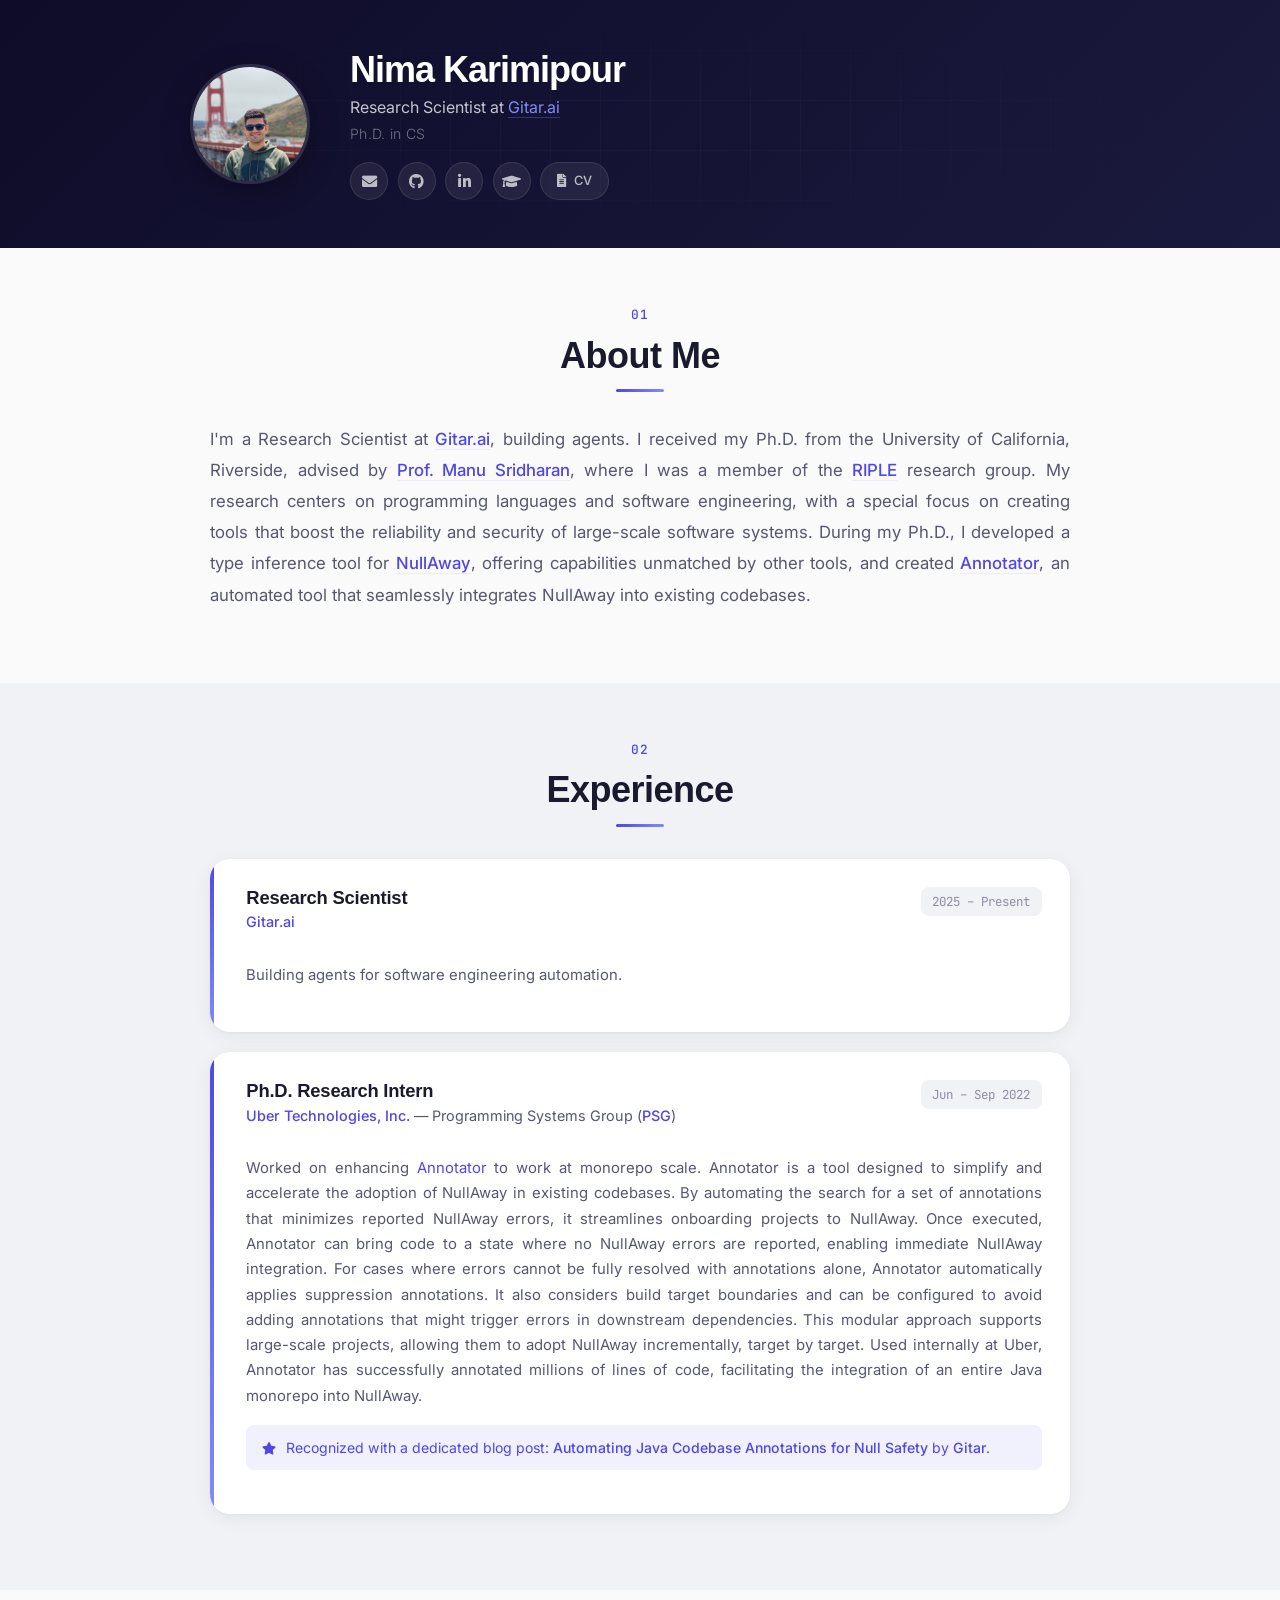
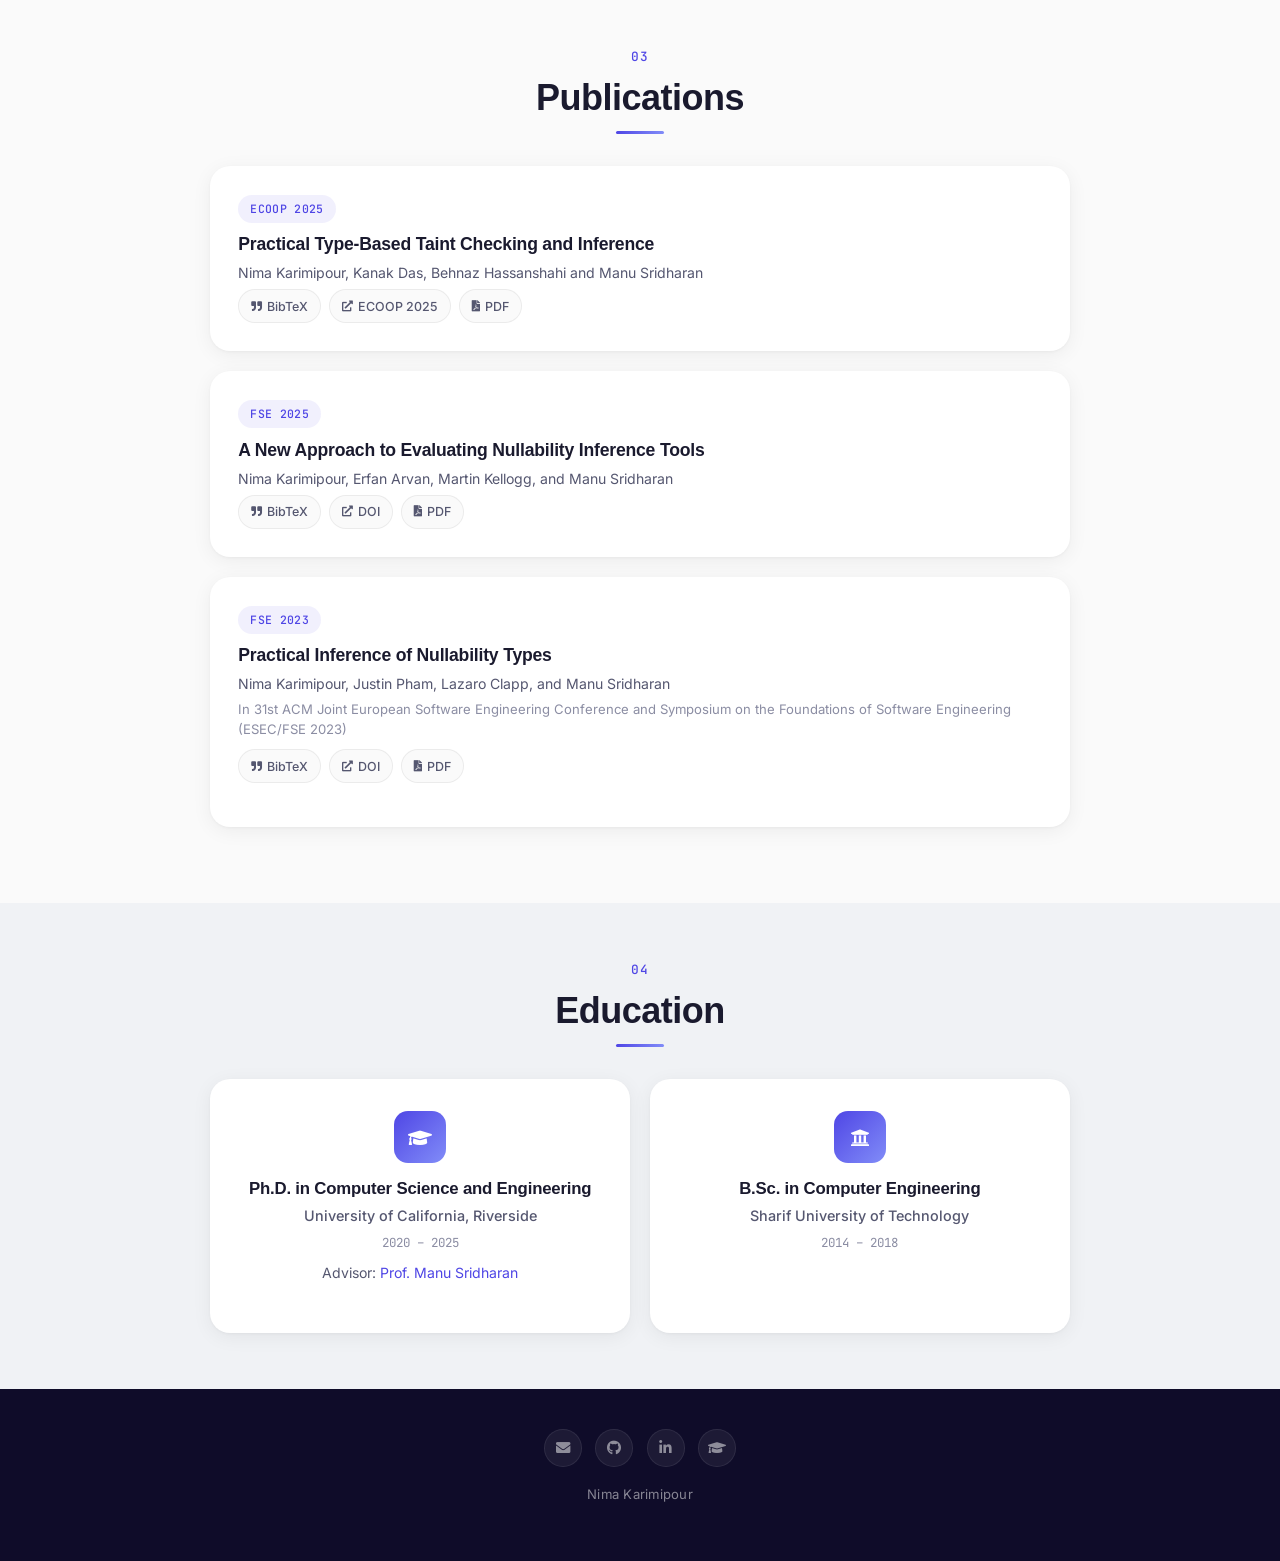
==== index.html @ 724652a9 "new look" ====
<!DOCTYPE html>
<html lang="en-US">

<head>
  <meta name="google-site-verification" content="Sg8JpaxJ1zxccD4x__azOkPp1_37JMCA1VBwecdzd84" />
  <meta name="keywords"
    content="Static Analysis, Nima, Nima Karimipour, Nima K, Computer Science, Gitar.ai, Agents, Uber, Uber Technologies, NullAway, Annotator, NullAwayAnnotator, UCR RIPLE, Prof. Manu Sridharan, Java, Software Engineering">
  <meta charset="UTF-8">
  <meta http-equiv="X-UA-Compatible" content="IE=edge">
  <meta name="viewport" content="width=device-width, initial-scale=1">
  <title>Nima Karimipour</title>
  <link rel="preconnect" href="https://fonts.googleapis.com">
  <link rel="preconnect" href="https://fonts.gstatic.com" crossorigin>
  <link href="https://fonts.googleapis.com/css2?family=Inter:wght@300;400;500;600;700;800&family=JetBrains+Mono:wght@400;500&display=swap" rel="stylesheet">
  <link href="css/font-awesome/css/all.min.css?ver=1.2.0" rel="stylesheet">
  <link href="css/bootstrap.min.css?ver=1.2.0" rel="stylesheet">
  <link href="css/main.css?ver=2.1.0" rel="stylesheet">
</head>

<body id="top">

  <!-- Navigation -->
  <nav class="navbar-fixed" id="navbar">
    <div class="nav-inner">
      <a href="#top" class="nav-logo">NK</a>
      <div class="nav-links">
        <a href="#about">About</a>
        <a href="#experience">Experience</a>
        <a href="#publications">Publications</a>
        <a href="#education">Education</a>
      </div>
    </div>
  </nav>

  <!-- Hero Banner -->
  <section class="hero-banner" id="hero">
    <div class="container">
      <div class="hero-row">
        <div class="hero-avatar-col">
          <img src="images/avatar.jpg" alt="Nima Karimipour" class="hero-avatar" />
        </div>
        <div class="hero-info-col">
          <h1 class="hero-name">Nima Karimipour</h1>
          <p class="hero-title">Research Scientist at <a href="https://gitar.ai" target="_blank" rel="noopener noreferrer">Gitar.ai</a></p>
          <p class="hero-subtitle">Ph.D. in CS</p>
          <div class="hero-links">
            <a href="mailto:nima.karimipour@email.ucr.edu" class="hero-btn" title="Email">
              <i class="fas fa-envelope"></i>
            </a>
            <a href="https://github.com/nimakarimipour" target="_blank" rel="noopener noreferrer" class="hero-btn" title="GitHub">
              <i class="fab fa-github"></i>
            </a>
            <a href="https://www.linkedin.com/in/nima-karimipour-846359144/" target="_blank" rel="noopener noreferrer" class="hero-btn" title="LinkedIn">
              <i class="fab fa-linkedin-in"></i>
            </a>
            <a href="https://scholar.google.com/citations?user=zPD7PukAAAAJ&hl=en" target="_blank" rel="noopener noreferrer" class="hero-btn" title="Google Scholar">
              <i class="fas fa-graduation-cap"></i>
            </a>
            <a href="files/CV.pdf" target="_blank" class="hero-btn hero-btn-outline" title="Download CV">
              <i class="fas fa-file-alt"></i> <span>CV</span>
            </a>
          </div>
        </div>
      </div>
    </div>
  </section>

  <!-- About Section -->
  <section class="section" id="about">
    <div class="container">
      <div class="section-header">
        <span class="section-tag">01</span>
        <h2 class="section-title">About Me</h2>
        <div class="section-line"></div>
      </div>
      <div class="row justify-content-center">
        <div class="col-lg-10">
          <p class="about-text">
            I'm a Research Scientist at <a href="https://gitar.ai">Gitar.ai</a>, building agents.
            I received my Ph.D. from the University of California, Riverside, advised by <a
              href="https://manu.sridharan.net">Prof. Manu Sridharan</a>, where I was a member of the <a
              href="https://riple.cs.ucr.edu/">RIPLE</a> research group. My research centers on programming
            languages and software engineering, with a special focus on creating tools that boost the reliability
            and security of large-scale software systems. During my Ph.D., I developed a type inference tool
            for <a href="https://www.uber.com/blog/nullaway/">NullAway</a>, offering capabilities unmatched by other
            tools, and created <a href="https://github.com/ucr-riple/NullAwayAnnotator">Annotator</a>, an automated
            tool that seamlessly integrates NullAway into existing codebases.
          </p>
        </div>
      </div>
    </div>
  </section>

  <!-- Experience Section -->
  <section class="section section-alt" id="experience">
    <div class="container">
      <div class="section-header">
        <span class="section-tag">02</span>
        <h2 class="section-title">Experience</h2>
        <div class="section-line"></div>
      </div>
      <div class="row justify-content-center">
        <div class="col-lg-10">
          <div class="exp-card">
            <div class="exp-card-accent"></div>
            <div class="exp-card-content">
              <div class="exp-header">
                <div>
                  <h3 class="exp-role">Research Scientist</h3>
                  <p class="exp-company"><a href="https://gitar.ai">Gitar.ai</a></p>
                </div>
                <span class="exp-date">2025 &ndash; Present</span>
              </div>
              <p class="exp-desc">Building agents for software engineering automation.</p>
            </div>
          </div>

          <div class="exp-card">
            <div class="exp-card-accent"></div>
            <div class="exp-card-content">
              <div class="exp-header">
                <div>
                  <h3 class="exp-role">Ph.D. Research Intern</h3>
                  <p class="exp-company"><a href="https://uber.com">Uber Technologies, Inc.</a> &mdash; Programming Systems Group (<a href="https://www.uber.com/fr/en/about/science/">PSG</a>)</p>
                </div>
                <span class="exp-date">Jun &ndash; Sep 2022</span>
              </div>
              <p class="exp-desc">
                Worked on enhancing <a href="https://github.com/ucr-riple/NullAwayAnnotator">Annotator</a> to work at
                monorepo scale. Annotator is a tool designed to simplify and accelerate the adoption of NullAway in
                existing codebases. By automating the search for a set of annotations that minimizes reported NullAway
                errors, it streamlines onboarding projects to NullAway. Once executed, Annotator can bring code to a
                state where no NullAway errors are reported, enabling immediate NullAway integration. For cases where
                errors cannot be fully resolved with annotations alone, Annotator automatically applies suppression
                annotations. It also considers build target boundaries and can be configured to avoid adding
                annotations that might trigger errors in downstream dependencies. This modular approach supports
                large-scale projects, allowing them to adopt NullAway incrementally, target by target. Used internally
                at Uber, Annotator has successfully annotated millions of lines of code, facilitating the integration
                of an entire Java monorepo into NullAway.
              </p>
              <p class="exp-highlight">
                <i class="fas fa-star"></i>
                Recognized with a dedicated blog post: <a href="https://gitar.ai/blog/automating-java-codebase-annotations-for-null-safety">Automating Java Codebase Annotations for Null Safety</a> by <a href="https://gitar.ai/">Gitar</a>.
              </p>
            </div>
          </div>
        </div>
      </div>
    </div>
  </section>

  <!-- Publications Section -->
  <section class="section" id="publications">
    <div class="container">
      <div class="section-header">
        <span class="section-tag">03</span>
        <h2 class="section-title">Publications</h2>
        <div class="section-line"></div>
      </div>
      <div class="row justify-content-center">
        <div class="col-lg-10">

          <div class="pub-card">
            <div class="pub-venue-badge">ECOOP 2025</div>
            <h3 class="pub-title">Practical Type-Based Taint Checking and Inference</h3>
            <p class="pub-authors">Nima Karimipour, Kanak Das, Behnaz Hassanshahi and Manu Sridharan</p>
            <div class="pub-links">
              <a href="files/papers/ecoop2025-taint-inference.bib" class="pub-link"><i class="fas fa-quote-right"></i> BibTeX</a>
              <a href="https://arxiv.org/abs/2504.18529" class="pub-link"><i class="fas fa-external-link-alt"></i> ECOOP 2025</a>
              <a href="files/papers/ecoop2025-taint-inference.pdf" class="pub-link"><i class="fas fa-file-pdf"></i> PDF</a>
            </div>
          </div>

          <div class="pub-card">
            <div class="pub-venue-badge">FSE 2025</div>
            <h3 class="pub-title">A New Approach to Evaluating Nullability Inference Tools</h3>
            <p class="pub-authors">Nima Karimipour, Erfan Arvan, Martin Kellogg, and Manu Sridharan</p>
            <div class="pub-links">
              <a href="files/papers/fse2025-nullability-comparison.bib" class="pub-link"><i class="fas fa-quote-right"></i> BibTeX</a>
              <a href="http://dx.doi.org/10.1145/3715732" class="pub-link"><i class="fas fa-external-link-alt"></i> DOI</a>
              <a href="files/papers/fse2025-nullability-comparison.pdf" class="pub-link"><i class="fas fa-file-pdf"></i> PDF</a>
            </div>
          </div>

          <div class="pub-card">
            <div class="pub-venue-badge">FSE 2023</div>
            <h3 class="pub-title">Practical Inference of Nullability Types</h3>
            <p class="pub-authors">Nima Karimipour, Justin Pham, Lazaro Clapp, and Manu Sridharan</p>
            <p class="pub-venue-detail">In 31st ACM Joint European Software Engineering Conference and Symposium on the Foundations of Software Engineering (ESEC/FSE 2023)</p>
            <div class="pub-links">
              <a href="https://manu.sridharan.net/pubs_bib.html#karimipour23practical" class="pub-link"><i class="fas fa-quote-right"></i> BibTeX</a>
              <a href="http://dx.doi.org/10.1145/3611643.3616326" class="pub-link"><i class="fas fa-external-link-alt"></i> DOI</a>
              <a href="https://manu.sridharan.net/files/FSE23Practical.pdf" class="pub-link"><i class="fas fa-file-pdf"></i> PDF</a>
            </div>
            <div class="pub-talk" id="presentation-embed-39014105"></div>
            <script src="https://slideslive.com/embed_presentation.js"></script>
            <script>
              document.addEventListener("DOMContentLoaded", function () {
                new SlidesLiveEmbed("presentation-embed-39014105", {
                  presentationId: "39014105",
                  autoPlay: false,
                  verticalEnabled: true,
                });
              });
            </script>
          </div>

        </div>
      </div>
    </div>
  </section>

  <!-- Education Section -->
  <section class="section section-alt" id="education">
    <div class="container">
      <div class="section-header">
        <span class="section-tag">04</span>
        <h2 class="section-title">Education</h2>
        <div class="section-line"></div>
      </div>
      <div class="row justify-content-center">
        <div class="col-lg-10">
          <div class="edu-grid">

            <div class="edu-card">
              <div class="edu-icon"><i class="fas fa-graduation-cap"></i></div>
              <h3 class="edu-degree">Ph.D. in Computer Science and Engineering</h3>
              <p class="edu-school"><a href="https://www.ucr.edu/">University of California, Riverside</a></p>
              <p class="edu-date">2020 &ndash; 2025</p>
              <p class="edu-detail">Advisor: <a href="https://manu.sridharan.net/">Prof. Manu Sridharan</a></p>
            </div>

            <div class="edu-card">
              <div class="edu-icon"><i class="fas fa-university"></i></div>
              <h3 class="edu-degree">B.Sc. in Computer Engineering</h3>
              <p class="edu-school"><a href="https://en.sharif.edu">Sharif University of Technology</a></p>
              <p class="edu-date">2014 &ndash; 2018</p>
            </div>

          </div>
        </div>
      </div>
    </div>
  </section>

  <!-- Footer -->
  <footer class="site-footer">
    <div class="container">
      <div class="footer-content">
        <div class="footer-links">
          <a href="mailto:nima.karimipour@email.ucr.edu" title="Email"><i class="fas fa-envelope"></i></a>
          <a href="https://github.com/nimakarimipour" target="_blank" rel="noopener noreferrer" title="GitHub"><i class="fab fa-github"></i></a>
          <a href="https://www.linkedin.com/in/nima-karimipour-846359144/" target="_blank" rel="noopener noreferrer" title="LinkedIn"><i class="fab fa-linkedin-in"></i></a>
          <a href="https://scholar.google.com/citations?user=zPD7PukAAAAJ&hl=en" target="_blank" rel="noopener noreferrer" title="Google Scholar"><i class="fas fa-graduation-cap"></i></a>
        </div>
        <p class="footer-text">Nima Karimipour</p>
      </div>
    </div>
  </footer>

  <script src="scripts/bootstrap.bundle.min.js?ver=1.2.0"></script>
  <script src="scripts/main.js?ver=2.1.0"></script>
</body>

</html>
---- css/main.css ----
/* ======================================================
   NIMA KARIMIPOUR — Personal Website
   Modern, clean, professional design
   ====================================================== */

/* --- Reset & Base --- */
*, *::before, *::after {
  margin: 0;
  padding: 0;
  box-sizing: border-box;
}

:root {
  --color-bg: #fafafa;
  --color-bg-alt: #f0f2f5;
  --color-surface: #ffffff;
  --color-text: #1a1a2e;
  --color-text-secondary: #555770;
  --color-text-muted: #8b8da3;
  --color-accent: #4f46e5;
  --color-accent-light: #818cf8;
  --color-accent-bg: rgba(79, 70, 229, 0.08);
  --color-border: rgba(0, 0, 0, 0.06);
  --color-dark: #0f0c29;
  --color-dark-mid: #1a1a3e;
  --font-sans: 'Inter', -apple-system, BlinkMacSystemFont, 'Segoe UI', sans-serif;
  --font-mono: 'JetBrains Mono', 'Fira Code', monospace;
  --radius-sm: 8px;
  --radius-md: 12px;
  --radius-lg: 20px;
  --shadow-sm: 0 1px 3px rgba(0, 0, 0, 0.04), 0 1px 2px rgba(0, 0, 0, 0.06);
  --shadow-md: 0 4px 20px rgba(0, 0, 0, 0.06), 0 1px 3px rgba(0, 0, 0, 0.04);
  --shadow-lg: 0 10px 40px rgba(0, 0, 0, 0.08), 0 2px 6px rgba(0, 0, 0, 0.04);
  --transition-fast: 0.2s cubic-bezier(0.4, 0, 0.2, 1);
  --transition-smooth: 0.4s cubic-bezier(0.4, 0, 0.2, 1);
}

html {
  scroll-behavior: smooth;
  -webkit-font-smoothing: antialiased;
  -moz-osx-font-smoothing: grayscale;
}

body {
  font-family: var(--font-sans);
  background-color: var(--color-bg);
  color: var(--color-text);
  line-height: 1.7;
  font-size: 16px;
  overflow-x: hidden;
}

a {
  color: var(--color-accent);
  text-decoration: none;
  transition: color var(--transition-fast);
}

a:hover {
  color: var(--color-accent-light);
}

/* --- Navigation --- */
.navbar-fixed {
  position: fixed;
  top: 0;
  left: 0;
  right: 0;
  z-index: 1000;
  padding: 0 2rem;
  transform: translateY(-100%);
  transition: transform var(--transition-smooth), background var(--transition-smooth), box-shadow var(--transition-smooth);
}

.navbar-fixed.visible {
  transform: translateY(0);
  background: rgba(255, 255, 255, 0.85);
  backdrop-filter: blur(20px) saturate(180%);
  -webkit-backdrop-filter: blur(20px) saturate(180%);
  box-shadow: 0 1px 0 var(--color-border), var(--shadow-sm);
}

.nav-inner {
  max-width: 1100px;
  margin: 0 auto;
  display: flex;
  align-items: center;
  justify-content: space-between;
  height: 56px;
}

.nav-logo {
  font-weight: 800;
  font-size: 1.25rem;
  color: var(--color-text) !important;
  letter-spacing: -0.5px;
}

.nav-links {
  display: flex;
  gap: 2rem;
}

.nav-links a {
  font-size: 0.875rem;
  font-weight: 500;
  color: var(--color-text-secondary) !important;
  letter-spacing: 0.01em;
  position: relative;
  padding: 4px 0;
}

.nav-links a::after {
  content: '';
  position: absolute;
  bottom: 0;
  left: 0;
  width: 0;
  height: 2px;
  background: var(--color-accent);
  border-radius: 1px;
  transition: width var(--transition-fast);
}

.nav-links a:hover::after {
  width: 100%;
}

.nav-links a:hover {
  color: var(--color-text) !important;
}

/* --- Hero Banner (compact) --- */
.hero-banner {
  background: linear-gradient(135deg, var(--color-dark), var(--color-dark-mid));
  padding: 3rem 2rem;
  position: relative;
  overflow: hidden;
}

.hero-banner::before {
  content: '';
  position: absolute;
  inset: 0;
  background-image:
    linear-gradient(rgba(255, 255, 255, 0.025) 1px, transparent 1px),
    linear-gradient(90deg, rgba(255, 255, 255, 0.025) 1px, transparent 1px);
  background-size: 50px 50px;
  mask-image: radial-gradient(ellipse 70% 70% at 50% 50%, black 20%, transparent 70%);
  -webkit-mask-image: radial-gradient(ellipse 70% 70% at 50% 50%, black 20%, transparent 70%);
  pointer-events: none;
}

.hero-row {
  display: flex;
  align-items: center;
  gap: 2.5rem;
  max-width: 900px;
  margin: 0 auto;
  position: relative;
  z-index: 1;
}

.hero-avatar-col {
  flex-shrink: 0;
}

.hero-avatar {
  width: 120px;
  height: 120px;
  border-radius: 50%;
  object-fit: cover;
  border: 3px solid rgba(255, 255, 255, 0.12);
  box-shadow: 0 8px 30px rgba(0, 0, 0, 0.3);
}

.hero-info-col {
  min-width: 0;
}

.hero-name {
  font-size: clamp(1.75rem, 3.5vw, 2.25rem);
  font-weight: 800;
  color: #ffffff;
  letter-spacing: -1px;
  margin-bottom: 0.15rem;
  line-height: 1.2;
}

.hero-title {
  font-size: 1rem;
  color: rgba(255, 255, 255, 0.75);
  font-weight: 400;
  margin-bottom: 0.1rem;
}

.hero-title a {
  color: var(--color-accent-light);
  border-bottom: 1px solid rgba(129, 140, 248, 0.3);
  transition: border-color var(--transition-fast), color var(--transition-fast);
}

.hero-title a:hover {
  color: #c4b5fd;
  border-color: rgba(196, 181, 253, 0.5);
}

.hero-subtitle {
  font-size: 0.88rem;
  color: rgba(255, 255, 255, 0.4);
  font-weight: 300;
  margin-bottom: 1rem;
  letter-spacing: 0.02em;
}

/* --- Hero Buttons --- */
.hero-links {
  display: flex;
  align-items: center;
  gap: 0.6rem;
  flex-wrap: wrap;
}

.hero-btn {
  display: inline-flex;
  align-items: center;
  justify-content: center;
  width: 38px;
  height: 38px;
  border-radius: 50%;
  background: rgba(255, 255, 255, 0.07);
  border: 1px solid rgba(255, 255, 255, 0.1);
  color: rgba(255, 255, 255, 0.7) !important;
  font-size: 0.95rem;
  transition: all var(--transition-fast);
}

.hero-btn:hover {
  background: rgba(255, 255, 255, 0.15);
  border-color: rgba(255, 255, 255, 0.22);
  color: #ffffff !important;
  transform: translateY(-2px);
  box-shadow: 0 6px 20px rgba(0, 0, 0, 0.2);
}

.hero-btn-outline {
  width: auto;
  border-radius: 20px;
  padding: 0 1rem;
  gap: 0.4rem;
  font-size: 0.8rem;
  font-weight: 500;
}

/* --- Sections --- */
.section {
  padding: 3.5rem 2rem;
}

.section-alt {
  background-color: var(--color-bg-alt);
}

.section-header {
  text-align: center;
  margin-bottom: 2rem;
}

.section-tag {
  font-family: var(--font-mono);
  font-size: 0.8rem;
  font-weight: 500;
  color: var(--color-accent);
  letter-spacing: 0.05em;
  display: block;
  margin-bottom: 0.5rem;
}

.section-title {
  font-size: clamp(1.75rem, 3vw, 2.25rem);
  font-weight: 700;
  letter-spacing: -0.5px;
  color: var(--color-text);
  margin-bottom: 0.75rem;
}

.section-line {
  width: 48px;
  height: 3px;
  background: linear-gradient(90deg, var(--color-accent), var(--color-accent-light));
  border-radius: 2px;
  margin: 0 auto;
}

/* --- About --- */
.about-text {
  font-size: 1.05rem;
  line-height: 1.85;
  color: var(--color-text-secondary);
  text-align: justify;
}

.about-text a {
  font-weight: 500;
  border-bottom: 1px solid var(--color-accent-bg);
  transition: border-color var(--transition-fast);
}

.about-text a:hover {
  border-color: var(--color-accent);
}

/* --- Experience Cards --- */
.exp-card {
  position: relative;
  background: var(--color-surface);
  border-radius: var(--radius-lg);
  overflow: hidden;
  margin-bottom: 1.25rem;
  box-shadow: var(--shadow-md);
  transition: transform var(--transition-smooth), box-shadow var(--transition-smooth);
}

.exp-card:hover {
  transform: translateY(-3px);
  box-shadow: var(--shadow-lg);
}

.exp-card-accent {
  position: absolute;
  top: 0;
  left: 0;
  width: 4px;
  height: 100%;
  background: linear-gradient(180deg, var(--color-accent), var(--color-accent-light));
  border-radius: 0 2px 2px 0;
}

.exp-card-content {
  padding: 1.75rem 1.75rem 1.75rem 2.25rem;
}

.exp-header {
  display: flex;
  justify-content: space-between;
  align-items: flex-start;
  margin-bottom: 0.75rem;
  gap: 1rem;
}

.exp-role {
  font-size: 1.15rem;
  font-weight: 700;
  color: var(--color-text);
  margin-bottom: 0.1rem;
  letter-spacing: -0.2px;
}

.exp-company {
  font-size: 0.9rem;
  color: var(--color-text-secondary);
}

.exp-company a {
  font-weight: 500;
}

.exp-date {
  font-family: var(--font-mono);
  font-size: 0.78rem;
  color: var(--color-text-muted);
  white-space: nowrap;
  background: var(--color-bg-alt);
  padding: 0.25rem 0.7rem;
  border-radius: var(--radius-sm);
  flex-shrink: 0;
}

.exp-desc {
  font-size: 0.93rem;
  line-height: 1.7;
  color: var(--color-text-secondary);
  text-align: justify;
}

.exp-highlight {
  margin-top: 0.75rem;
  padding: 0.75rem 1rem;
  background: var(--color-accent-bg);
  border-radius: var(--radius-sm);
  font-size: 0.88rem;
  color: var(--color-accent);
  line-height: 1.5;
}

.exp-highlight i {
  margin-right: 0.35rem;
  font-size: 0.78rem;
}

.exp-highlight a {
  font-weight: 500;
}

/* --- Publication Cards --- */
.pub-card {
  background: var(--color-surface);
  border-radius: var(--radius-lg);
  padding: 1.75rem;
  margin-bottom: 1.25rem;
  box-shadow: var(--shadow-md);
  transition: transform var(--transition-smooth), box-shadow var(--transition-smooth);
  position: relative;
}

.pub-card:hover {
  transform: translateY(-3px);
  box-shadow: var(--shadow-lg);
}

.pub-venue-badge {
  display: inline-block;
  font-family: var(--font-mono);
  font-size: 0.72rem;
  font-weight: 500;
  color: var(--color-accent);
  background: var(--color-accent-bg);
  padding: 0.25rem 0.75rem;
  border-radius: 20px;
  margin-bottom: 0.6rem;
  letter-spacing: 0.03em;
}

.pub-title {
  font-size: 1.1rem;
  font-weight: 700;
  color: var(--color-text);
  margin-bottom: 0.35rem;
  letter-spacing: -0.2px;
  line-height: 1.4;
}

.pub-authors {
  font-size: 0.88rem;
  color: var(--color-text-secondary);
  margin-bottom: 0.35rem;
  line-height: 1.5;
}

.pub-venue-detail {
  font-size: 0.82rem;
  color: var(--color-text-muted);
  margin-bottom: 0.6rem;
  line-height: 1.5;
}

.pub-links {
  display: flex;
  gap: 0.5rem;
  flex-wrap: wrap;
}

.pub-link {
  display: inline-flex;
  align-items: center;
  gap: 0.3rem;
  font-size: 0.78rem;
  font-weight: 500;
  padding: 0.35rem 0.75rem;
  border-radius: 20px;
  border: 1px solid var(--color-border);
  color: var(--color-text-secondary) !important;
  background: var(--color-bg);
  transition: all var(--transition-fast);
}

.pub-link:hover {
  border-color: var(--color-accent);
  color: var(--color-accent) !important;
  background: var(--color-accent-bg);
}

.pub-link i {
  font-size: 0.68rem;
}

.pub-talk {
  margin-top: 1rem;
  border-radius: var(--radius-md);
  overflow: hidden;
}

/* --- Education --- */
.edu-grid {
  display: grid;
  grid-template-columns: repeat(auto-fit, minmax(280px, 1fr));
  gap: 1.25rem;
}

.edu-card {
  background: var(--color-surface);
  border-radius: var(--radius-lg);
  padding: 2rem 1.75rem;
  text-align: center;
  box-shadow: var(--shadow-md);
  transition: transform var(--transition-smooth), box-shadow var(--transition-smooth);
}

.edu-card:hover {
  transform: translateY(-3px);
  box-shadow: var(--shadow-lg);
}

.edu-icon {
  width: 52px;
  height: 52px;
  border-radius: 14px;
  background: linear-gradient(135deg, var(--color-accent), var(--color-accent-light));
  display: flex;
  align-items: center;
  justify-content: center;
  margin: 0 auto 1rem;
  font-size: 1.2rem;
  color: #ffffff;
}

.edu-degree {
  font-size: 1.05rem;
  font-weight: 700;
  color: var(--color-text);
  margin-bottom: 0.25rem;
  letter-spacing: -0.2px;
}

.edu-school {
  font-size: 0.9rem;
  margin-bottom: 0.25rem;
}

.edu-school a {
  color: var(--color-text-secondary);
  font-weight: 500;
}

.edu-school a:hover {
  color: var(--color-accent);
}

.edu-date {
  font-family: var(--font-mono);
  font-size: 0.78rem;
  color: var(--color-text-muted);
  margin-bottom: 0.5rem;
}

.edu-detail {
  font-size: 0.88rem;
  color: var(--color-text-secondary);
}

/* --- Footer --- */
.site-footer {
  padding: 2.5rem 2rem;
  background: var(--color-dark);
  color: rgba(255, 255, 255, 0.5);
}

.footer-content {
  text-align: center;
}

.footer-links {
  display: flex;
  justify-content: center;
  gap: 0.85rem;
  margin-bottom: 1rem;
}

.footer-links a {
  display: inline-flex;
  align-items: center;
  justify-content: center;
  width: 38px;
  height: 38px;
  border-radius: 50%;
  background: rgba(255, 255, 255, 0.06);
  border: 1px solid rgba(255, 255, 255, 0.08);
  color: rgba(255, 255, 255, 0.5) !important;
  font-size: 0.9rem;
  transition: all var(--transition-fast);
}

.footer-links a:hover {
  background: rgba(255, 255, 255, 0.12);
  color: rgba(255, 255, 255, 0.9) !important;
  transform: translateY(-2px);
}

.footer-text {
  font-size: 0.82rem;
  letter-spacing: 0.02em;
}

/* --- Responsive --- */
@media (max-width: 768px) {
  .section {
    padding: 2.5rem 1.25rem;
  }

  .hero-banner {
    padding: 2.5rem 1.5rem;
  }

  .hero-row {
    flex-direction: column;
    text-align: center;
    gap: 1.25rem;
  }

  .hero-links {
    justify-content: center;
  }

  .hero-avatar {
    width: 100px;
    height: 100px;
  }

  .nav-links {
    gap: 1rem;
  }

  .nav-links a {
    font-size: 0.8rem;
  }

  .navbar-fixed {
    padding: 0 1rem;
  }

  .exp-header {
    flex-direction: column;
    gap: 0.5rem;
  }

  .exp-card-content {
    padding: 1.25rem 1.25rem 1.25rem 1.75rem;
  }

  .pub-card {
    padding: 1.25rem;
  }

  .edu-grid {
    grid-template-columns: 1fr;
  }
}

@media (max-width: 480px) {
  .nav-links {
    gap: 0.75rem;
  }

  .hero-links {
    gap: 0.5rem;
  }

  .hero-btn {
    width: 36px;
    height: 36px;
  }
}

/* --- Print --- */
@media print {
  .navbar-fixed {
    display: none !important;
  }

  .hero-banner {
    background: #333 !important;
    padding: 2rem;
  }

  .section, .section-alt {
    background: #fff !important;
    padding: 1.5rem;
  }

  .exp-card, .pub-card, .edu-card {
    box-shadow: none;
    border: 1px solid #e0e0e0;
    break-inside: avoid;
  }
}
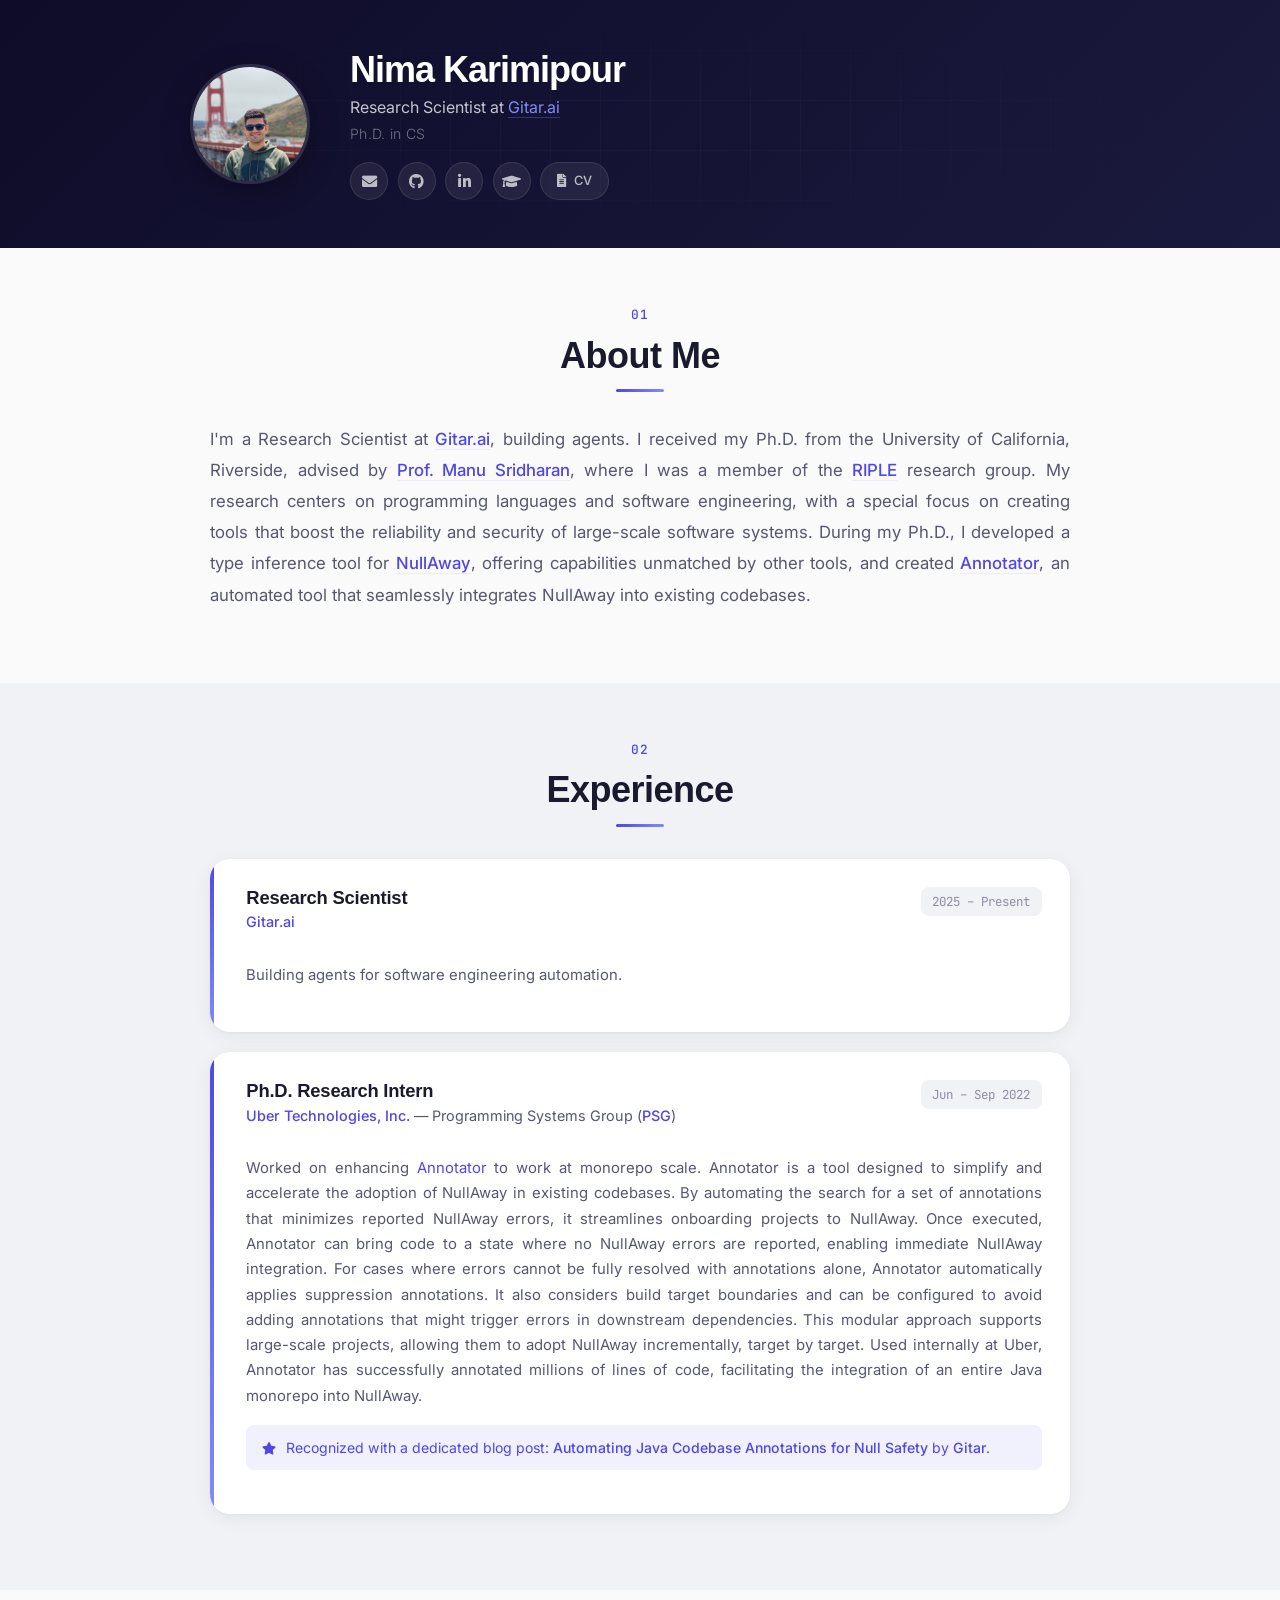
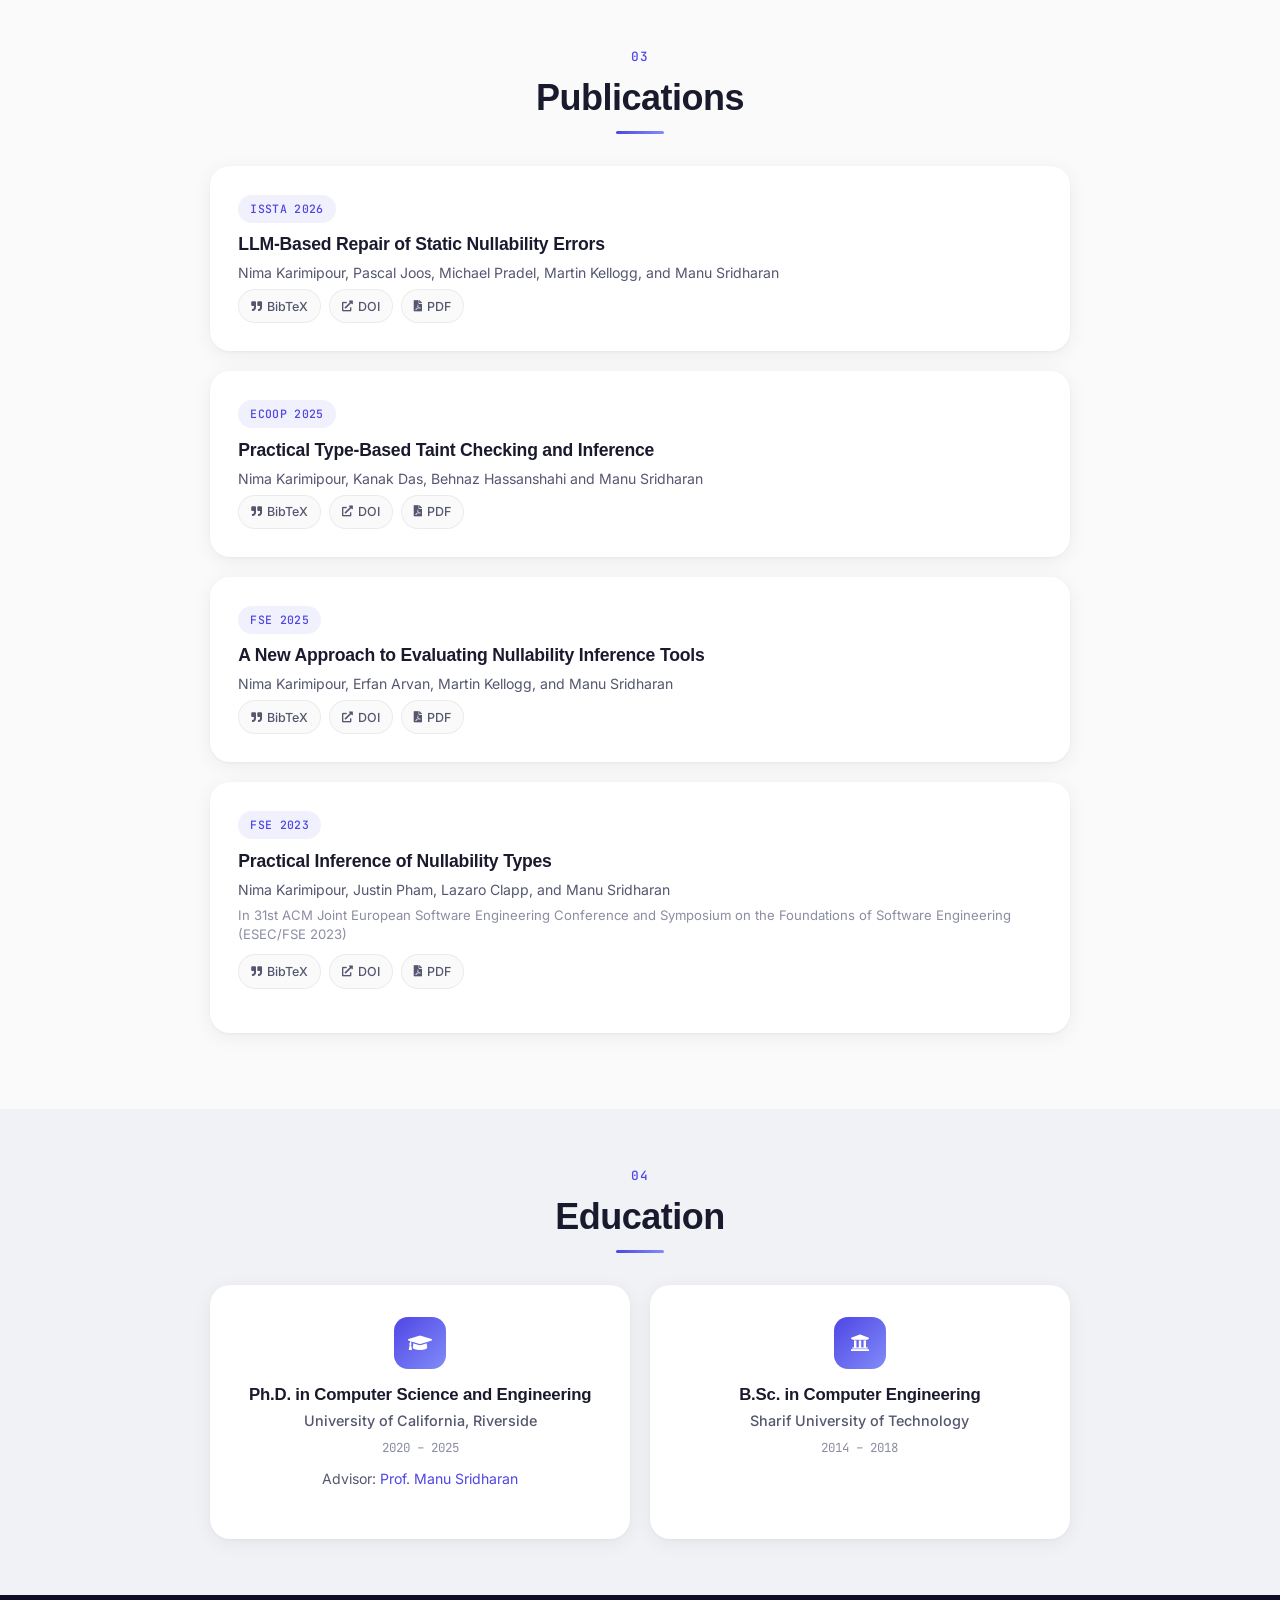
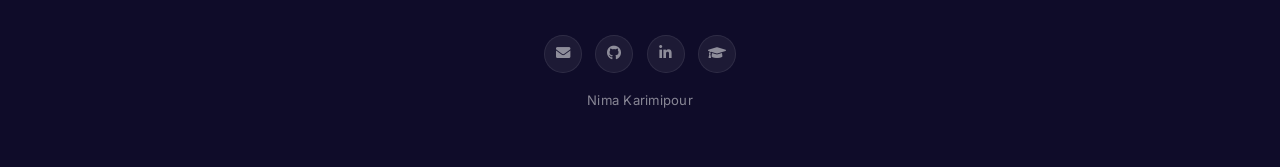
==== commit 504a50ab: "add ISSTA 2026 paper and fix ECOOP DOI tag Co-Authored-By: Claude Opus 4.6 <noreply@anthropic.com>" ====
--- a/index.html
+++ b/index.html
@@ -161,12 +161,23 @@
         <div class="col-lg-10">
 
           <div class="pub-card">
+            <div class="pub-venue-badge">ISSTA 2026</div>
+            <h3 class="pub-title">LLM-Based Repair of Static Nullability Errors</h3>
+            <p class="pub-authors">Nima Karimipour, Pascal Joos, Michael Pradel, Martin Kellogg, and Manu Sridharan</p>
+            <div class="pub-links">
+              <a href="files/papers/issta2026-llm-nullability-repair.bib" class="pub-link"><i class="fas fa-quote-right"></i> BibTeX</a>
+              <a href="https://arxiv.org/abs/2507.20674" class="pub-link"><i class="fas fa-external-link-alt"></i> DOI</a>
+              <a href="https://arxiv.org/pdf/2507.20674" class="pub-link"><i class="fas fa-file-pdf"></i> PDF</a>
+            </div>
+          </div>
+
+          <div class="pub-card">
             <div class="pub-venue-badge">ECOOP 2025</div>
             <h3 class="pub-title">Practical Type-Based Taint Checking and Inference</h3>
             <p class="pub-authors">Nima Karimipour, Kanak Das, Behnaz Hassanshahi and Manu Sridharan</p>
             <div class="pub-links">
               <a href="files/papers/ecoop2025-taint-inference.bib" class="pub-link"><i class="fas fa-quote-right"></i> BibTeX</a>
-              <a href="https://arxiv.org/abs/2504.18529" class="pub-link"><i class="fas fa-external-link-alt"></i> ECOOP 2025</a>
+              <a href="https://arxiv.org/abs/2504.18529" class="pub-link"><i class="fas fa-external-link-alt"></i> DOI</a>
               <a href="files/papers/ecoop2025-taint-inference.pdf" class="pub-link"><i class="fas fa-file-pdf"></i> PDF</a>
             </div>
           </div>
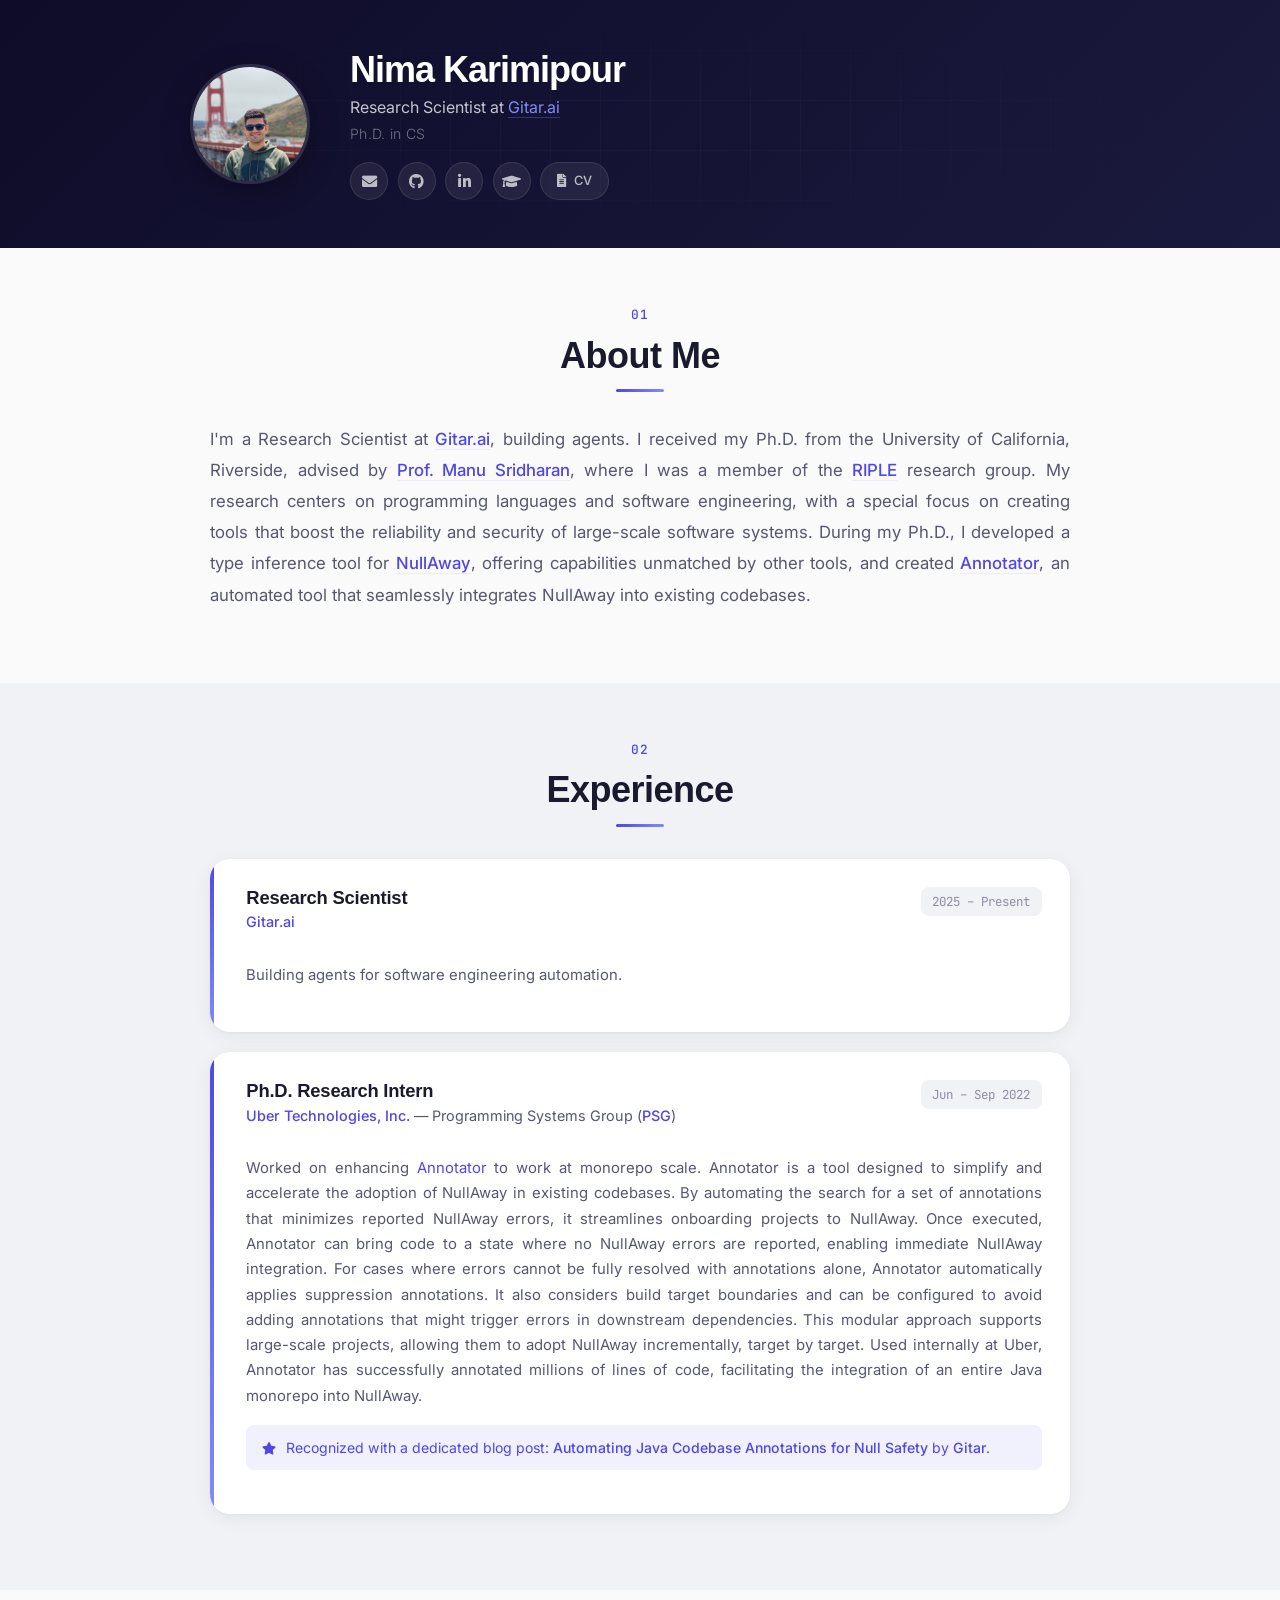
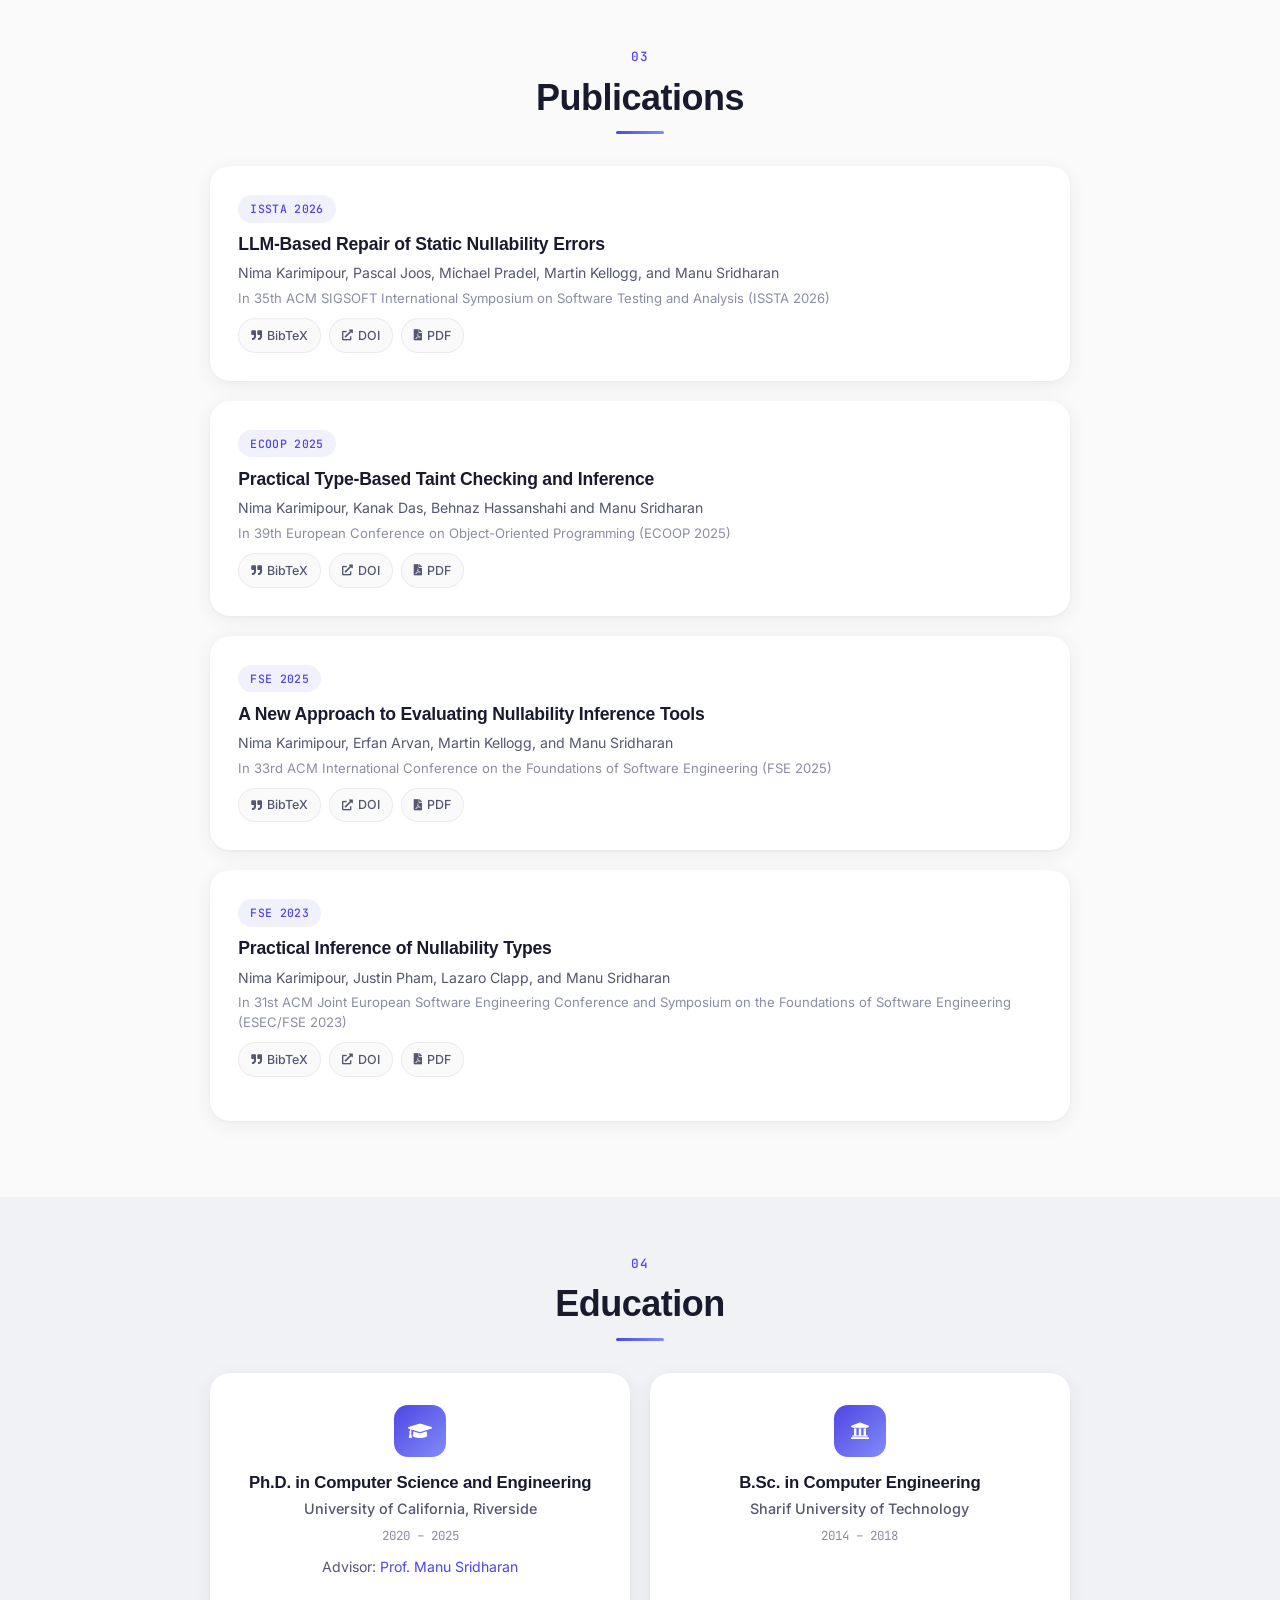
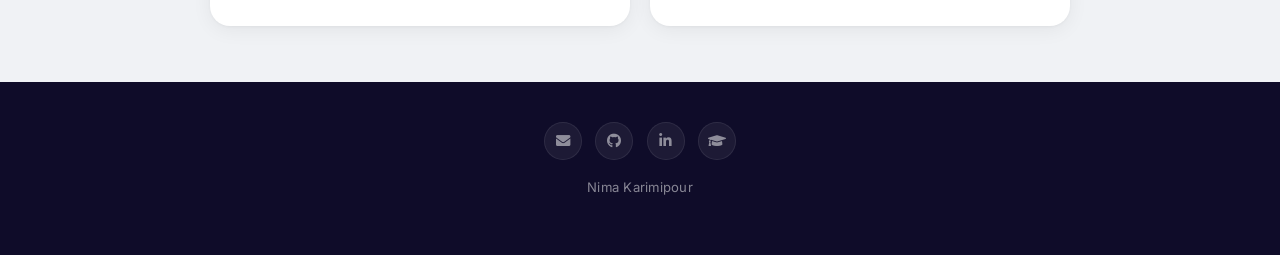
==== commit 755d1c32: "add venue details for all publications Co-Authored-By: Claude Opus 4.6 <noreply@anthropic.com>" ====
--- a/index.html
+++ b/index.html
@@ -164,6 +164,7 @@
             <div class="pub-venue-badge">ISSTA 2026</div>
             <h3 class="pub-title">LLM-Based Repair of Static Nullability Errors</h3>
             <p class="pub-authors">Nima Karimipour, Pascal Joos, Michael Pradel, Martin Kellogg, and Manu Sridharan</p>
+            <p class="pub-venue-detail">In 35th ACM SIGSOFT International Symposium on Software Testing and Analysis (ISSTA 2026)</p>
             <div class="pub-links">
               <a href="files/papers/issta2026-llm-nullability-repair.bib" class="pub-link"><i class="fas fa-quote-right"></i> BibTeX</a>
               <a href="https://arxiv.org/abs/2507.20674" class="pub-link"><i class="fas fa-external-link-alt"></i> DOI</a>
@@ -175,6 +176,7 @@
             <div class="pub-venue-badge">ECOOP 2025</div>
             <h3 class="pub-title">Practical Type-Based Taint Checking and Inference</h3>
             <p class="pub-authors">Nima Karimipour, Kanak Das, Behnaz Hassanshahi and Manu Sridharan</p>
+            <p class="pub-venue-detail">In 39th European Conference on Object-Oriented Programming (ECOOP 2025)</p>
             <div class="pub-links">
               <a href="files/papers/ecoop2025-taint-inference.bib" class="pub-link"><i class="fas fa-quote-right"></i> BibTeX</a>
               <a href="https://arxiv.org/abs/2504.18529" class="pub-link"><i class="fas fa-external-link-alt"></i> DOI</a>
@@ -186,6 +188,7 @@
             <div class="pub-venue-badge">FSE 2025</div>
             <h3 class="pub-title">A New Approach to Evaluating Nullability Inference Tools</h3>
             <p class="pub-authors">Nima Karimipour, Erfan Arvan, Martin Kellogg, and Manu Sridharan</p>
+            <p class="pub-venue-detail">In 33rd ACM International Conference on the Foundations of Software Engineering (FSE 2025)</p>
             <div class="pub-links">
               <a href="files/papers/fse2025-nullability-comparison.bib" class="pub-link"><i class="fas fa-quote-right"></i> BibTeX</a>
               <a href="http://dx.doi.org/10.1145/3715732" class="pub-link"><i class="fas fa-external-link-alt"></i> DOI</a>
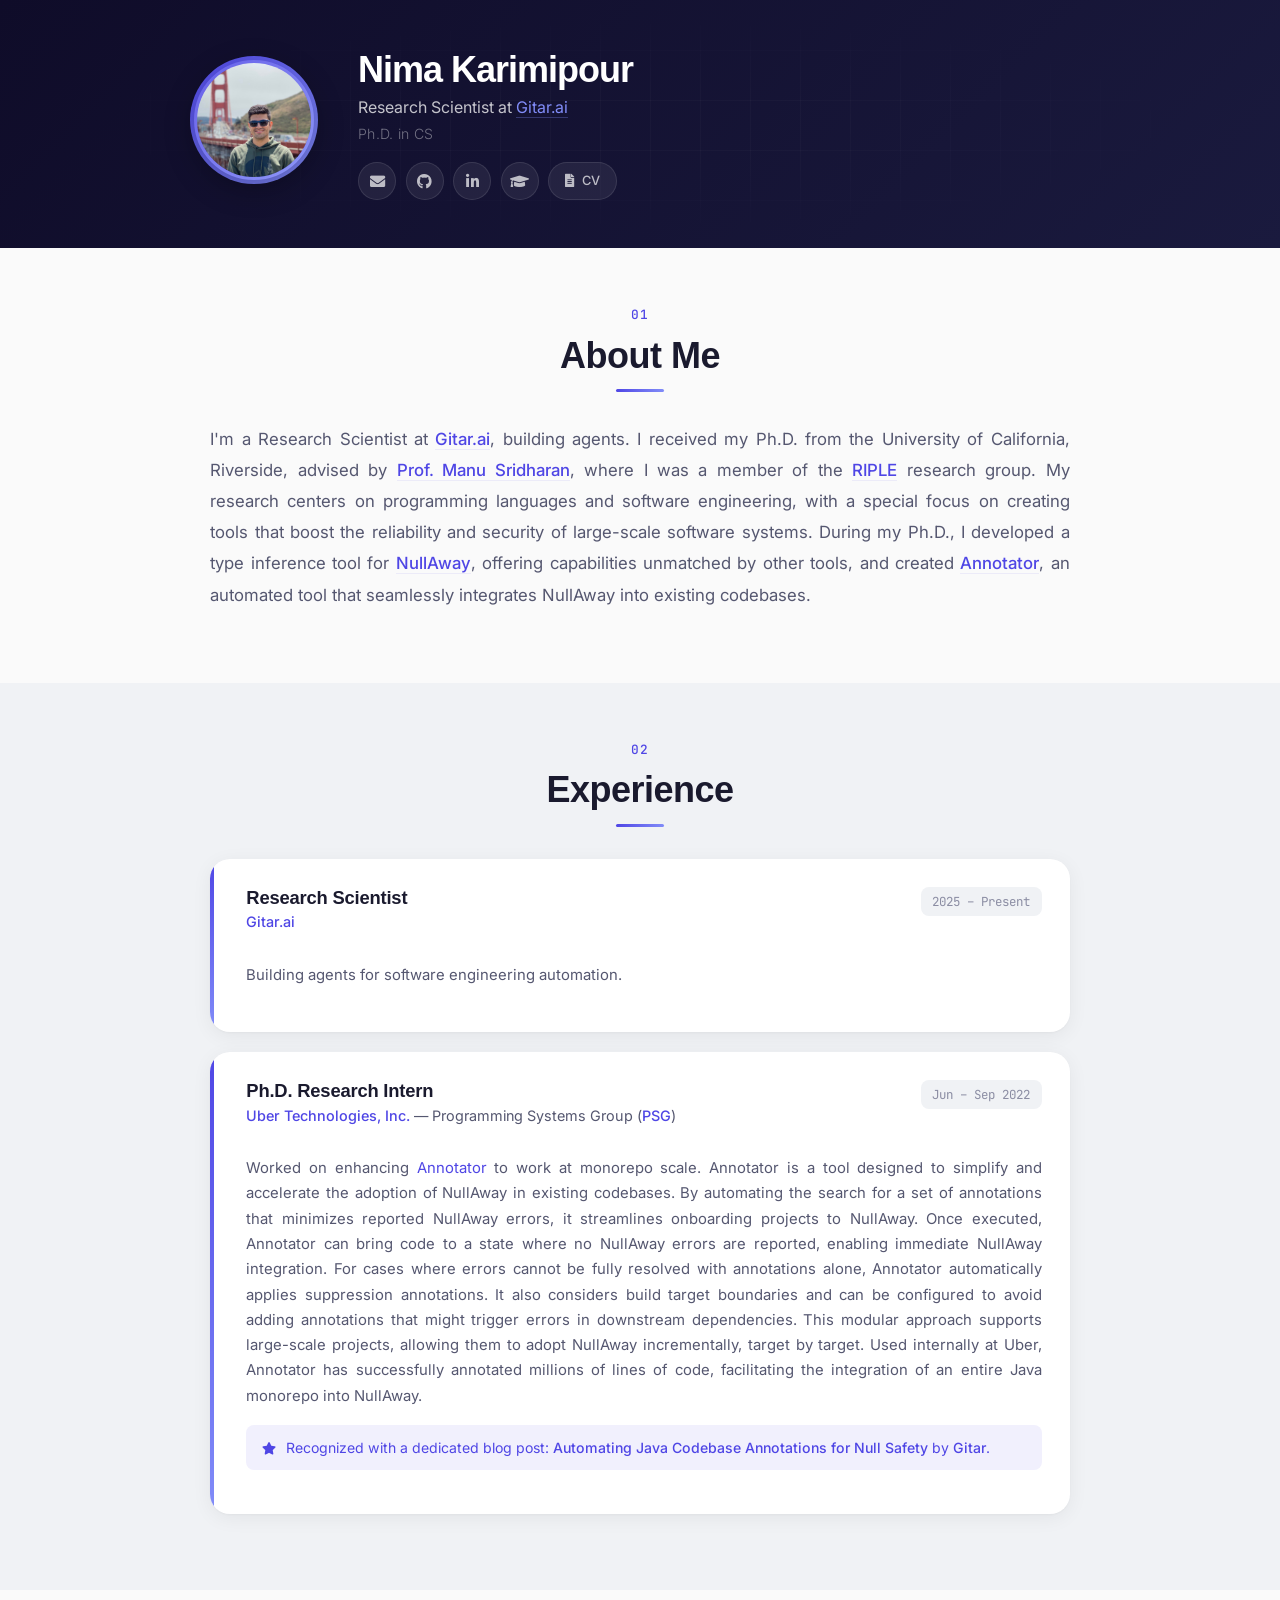
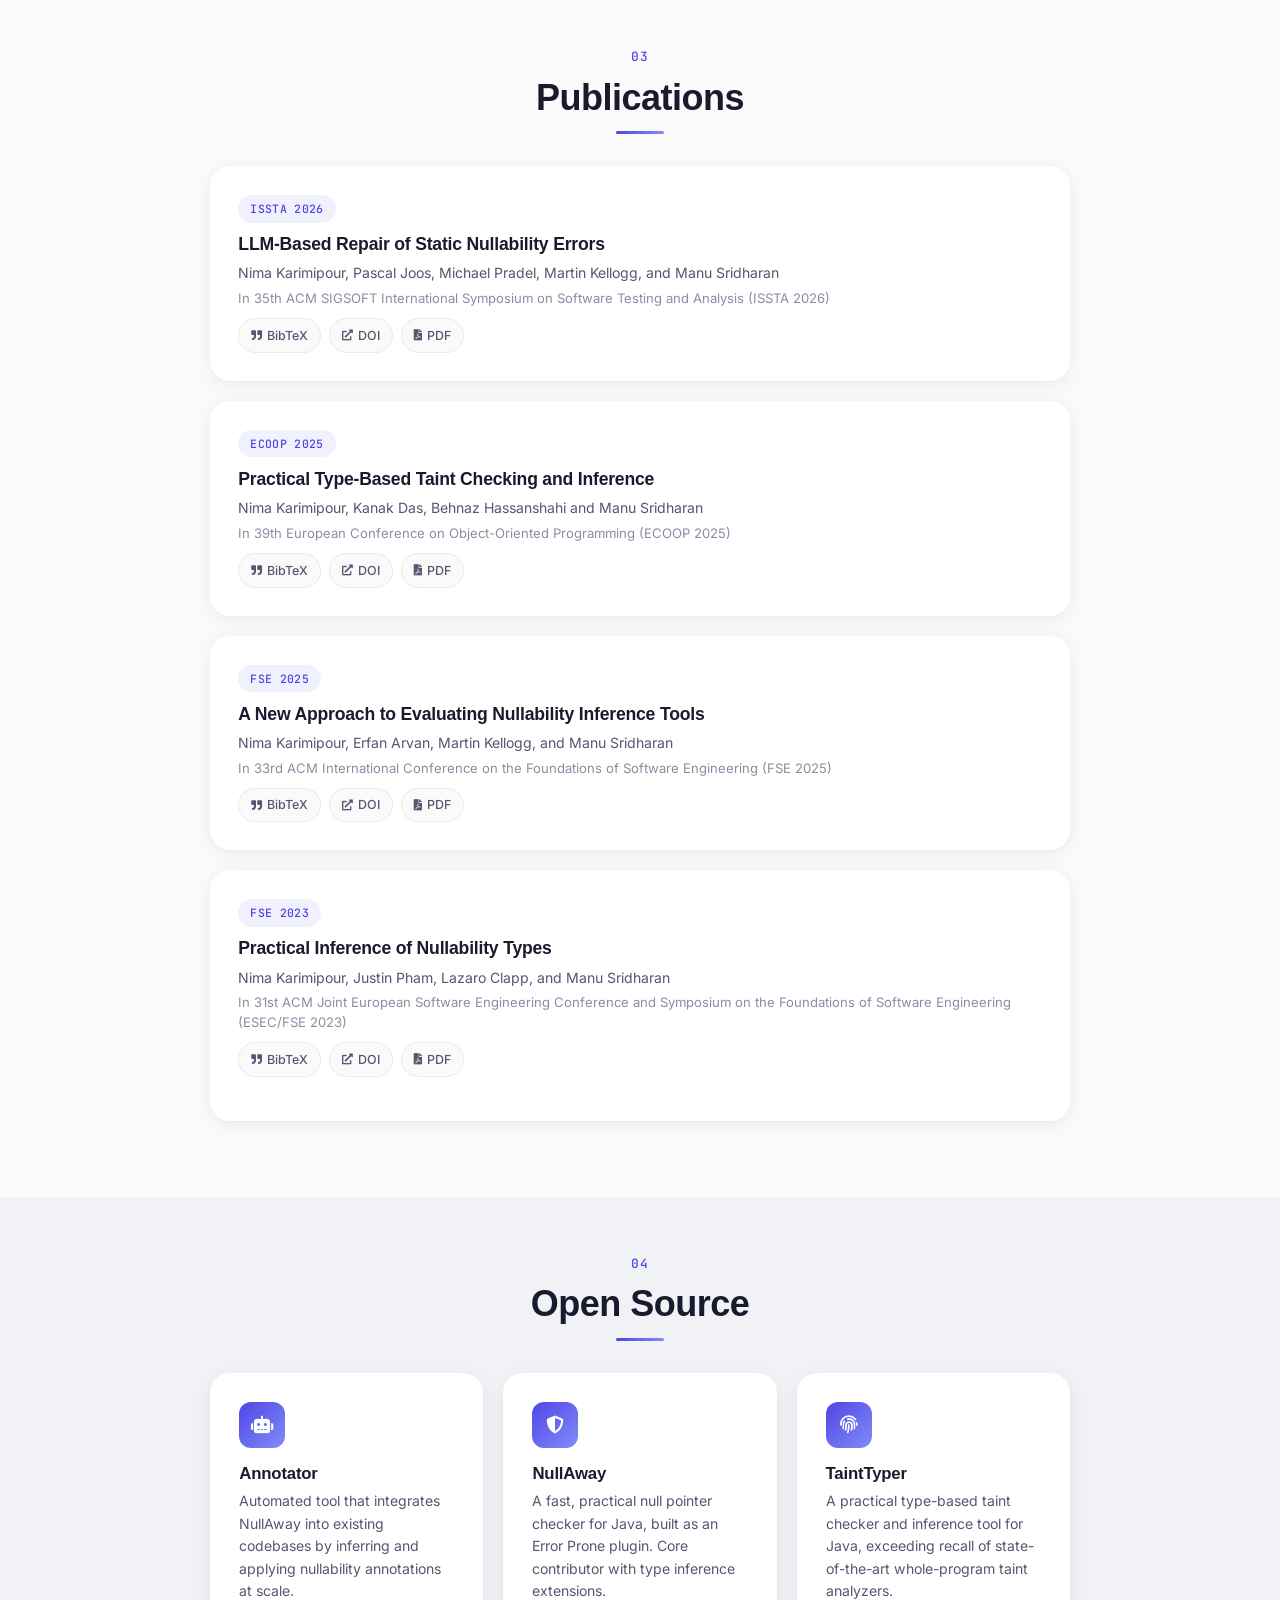
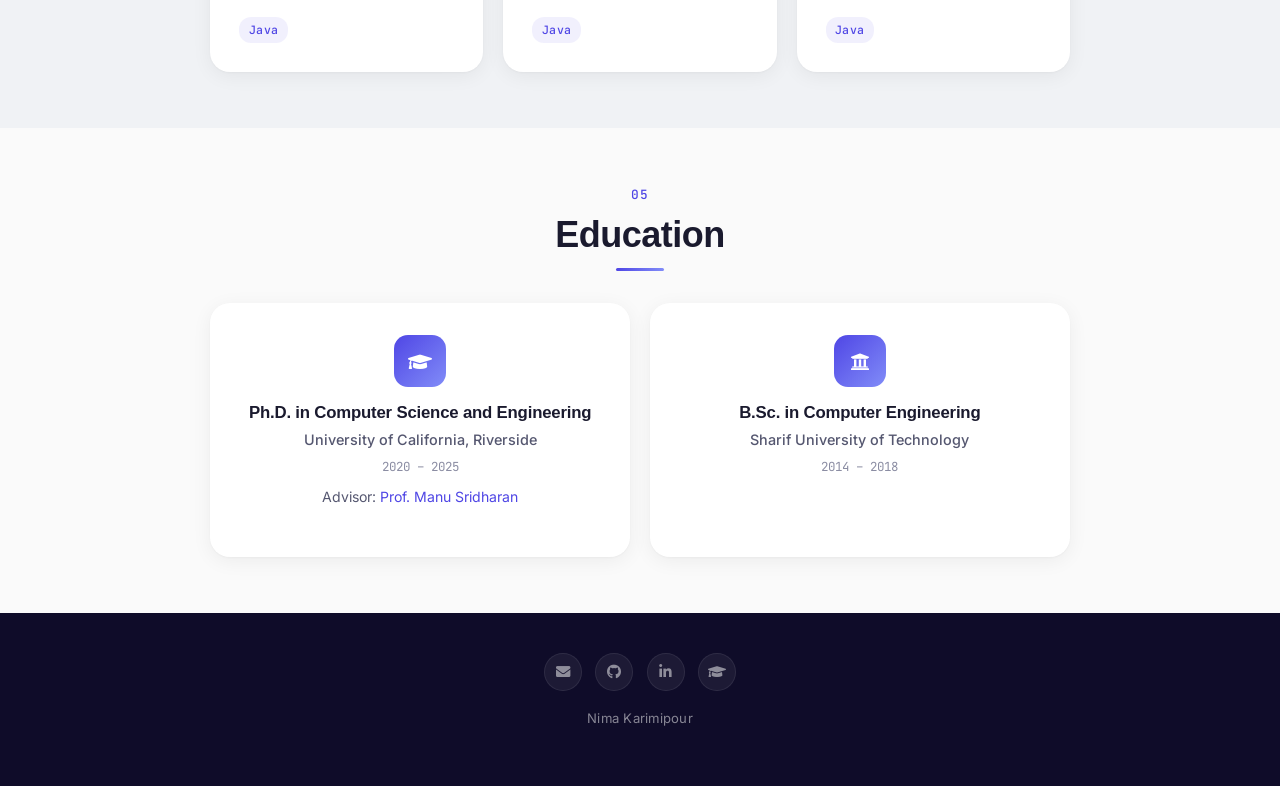
==== commit 8c7e0d98: "add dark mode, scroll animations, avatar ring, and open source section Co-Authored-By: Claude Opus 4" ====
--- a/index.html
+++ b/index.html
@@ -14,7 +14,8 @@
   <link href="https://fonts.googleapis.com/css2?family=Inter:wght@300;400;500;600;700;800&family=JetBrains+Mono:wght@400;500&display=swap" rel="stylesheet">
   <link href="css/font-awesome/css/all.min.css?ver=1.2.0" rel="stylesheet">
   <link href="css/bootstrap.min.css?ver=1.2.0" rel="stylesheet">
-  <link href="css/main.css?ver=2.1.0" rel="stylesheet">
+  <link href="css/main.css?ver=3.0.0" rel="stylesheet">
+  <link href="https://unpkg.com/aos@2.3.4/dist/aos.css" rel="stylesheet">
 </head>
 
 <body id="top">
@@ -27,7 +28,11 @@
         <a href="#about">About</a>
         <a href="#experience">Experience</a>
         <a href="#publications">Publications</a>
+        <a href="#projects">Projects</a>
         <a href="#education">Education</a>
+        <button class="theme-toggle" id="themeToggle" title="Toggle dark mode">
+          <i class="fas fa-moon"></i>
+        </button>
       </div>
     </div>
   </nav>
@@ -37,7 +42,9 @@
     <div class="container">
       <div class="hero-row">
         <div class="hero-avatar-col">
-          <img src="images/avatar.jpg" alt="Nima Karimipour" class="hero-avatar" />
+          <div class="avatar-ring">
+            <img src="images/avatar.jpg" alt="Nima Karimipour" class="hero-avatar" />
+          </div>
         </div>
         <div class="hero-info-col">
           <h1 class="hero-name">Nima Karimipour</h1>
@@ -68,12 +75,12 @@
   <!-- About Section -->
   <section class="section" id="about">
     <div class="container">
-      <div class="section-header">
+      <div class="section-header" data-aos="fade-up">
         <span class="section-tag">01</span>
         <h2 class="section-title">About Me</h2>
         <div class="section-line"></div>
       </div>
-      <div class="row justify-content-center">
+      <div class="row justify-content-center" data-aos="fade-up" data-aos-delay="100">
         <div class="col-lg-10">
           <p class="about-text">
             I'm a Research Scientist at <a href="https://gitar.ai">Gitar.ai</a>, building agents.
@@ -94,14 +101,14 @@
   <!-- Experience Section -->
   <section class="section section-alt" id="experience">
     <div class="container">
-      <div class="section-header">
+      <div class="section-header" data-aos="fade-up">
         <span class="section-tag">02</span>
         <h2 class="section-title">Experience</h2>
         <div class="section-line"></div>
       </div>
       <div class="row justify-content-center">
         <div class="col-lg-10">
-          <div class="exp-card">
+          <div class="exp-card" data-aos="fade-up" data-aos-delay="100">
             <div class="exp-card-accent"></div>
             <div class="exp-card-content">
               <div class="exp-header">
@@ -115,7 +122,7 @@
             </div>
           </div>
 
-          <div class="exp-card">
+          <div class="exp-card" data-aos="fade-up" data-aos-delay="200">
             <div class="exp-card-accent"></div>
             <div class="exp-card-content">
               <div class="exp-header">
@@ -152,7 +159,7 @@
   <!-- Publications Section -->
   <section class="section" id="publications">
     <div class="container">
-      <div class="section-header">
+      <div class="section-header" data-aos="fade-up">
         <span class="section-tag">03</span>
         <h2 class="section-title">Publications</h2>
         <div class="section-line"></div>
@@ -160,7 +167,7 @@
       <div class="row justify-content-center">
         <div class="col-lg-10">
 
-          <div class="pub-card">
+          <div class="pub-card" data-aos="fade-up" data-aos-delay="100">
             <div class="pub-venue-badge">ISSTA 2026</div>
             <h3 class="pub-title">LLM-Based Repair of Static Nullability Errors</h3>
             <p class="pub-authors">Nima Karimipour, Pascal Joos, Michael Pradel, Martin Kellogg, and Manu Sridharan</p>
@@ -172,7 +179,7 @@
             </div>
           </div>
 
-          <div class="pub-card">
+          <div class="pub-card" data-aos="fade-up" data-aos-delay="150">
             <div class="pub-venue-badge">ECOOP 2025</div>
             <h3 class="pub-title">Practical Type-Based Taint Checking and Inference</h3>
             <p class="pub-authors">Nima Karimipour, Kanak Das, Behnaz Hassanshahi and Manu Sridharan</p>
@@ -184,7 +191,7 @@
             </div>
           </div>
 
-          <div class="pub-card">
+          <div class="pub-card" data-aos="fade-up" data-aos-delay="200">
             <div class="pub-venue-badge">FSE 2025</div>
             <h3 class="pub-title">A New Approach to Evaluating Nullability Inference Tools</h3>
             <p class="pub-authors">Nima Karimipour, Erfan Arvan, Martin Kellogg, and Manu Sridharan</p>
@@ -196,7 +203,7 @@
             </div>
           </div>
 
-          <div class="pub-card">
+          <div class="pub-card" data-aos="fade-up" data-aos-delay="250">
             <div class="pub-venue-badge">FSE 2023</div>
             <h3 class="pub-title">Practical Inference of Nullability Types</h3>
             <p class="pub-authors">Nima Karimipour, Justin Pham, Lazaro Clapp, and Manu Sridharan</p>
@@ -224,11 +231,50 @@
     </div>
   </section>
 
+  <!-- Projects Section -->
+  <section class="section section-alt" id="projects">
+    <div class="container">
+      <div class="section-header" data-aos="fade-up">
+        <span class="section-tag">04</span>
+        <h2 class="section-title">Open Source</h2>
+        <div class="section-line"></div>
+      </div>
+      <div class="row justify-content-center">
+        <div class="col-lg-10">
+          <div class="project-grid">
+
+            <a href="https://github.com/ucr-riple/NullAwayAnnotator" target="_blank" rel="noopener noreferrer" class="project-card" data-aos="fade-up" data-aos-delay="100">
+              <div class="project-icon"><i class="fas fa-robot"></i></div>
+              <h3 class="project-name">Annotator</h3>
+              <p class="project-desc">Automated tool that integrates NullAway into existing codebases by inferring and applying nullability annotations at scale.</p>
+              <span class="project-tag">Java</span>
+            </a>
+
+            <a href="https://github.com/uber/NullAway" target="_blank" rel="noopener noreferrer" class="project-card" data-aos="fade-up" data-aos-delay="200">
+              <div class="project-icon"><i class="fas fa-shield-alt"></i></div>
+              <h3 class="project-name">NullAway</h3>
+              <p class="project-desc">A fast, practical null pointer checker for Java, built as an Error Prone plugin. Core contributor with type inference extensions.</p>
+              <span class="project-tag">Java</span>
+            </a>
+
+            <a href="https://github.com/ucr-riple/TaintTyper" target="_blank" rel="noopener noreferrer" class="project-card" data-aos="fade-up" data-aos-delay="300">
+              <div class="project-icon"><i class="fas fa-fingerprint"></i></div>
+              <h3 class="project-name">TaintTyper</h3>
+              <p class="project-desc">A practical type-based taint checker and inference tool for Java, exceeding recall of state-of-the-art whole-program taint analyzers.</p>
+              <span class="project-tag">Java</span>
+            </a>
+
+          </div>
+        </div>
+      </div>
+    </div>
+  </section>
+
   <!-- Education Section -->
-  <section class="section section-alt" id="education">
-    <div class="container">
-      <div class="section-header">
-        <span class="section-tag">04</span>
+  <section class="section" id="education">
+    <div class="container">
+      <div class="section-header" data-aos="fade-up">
+        <span class="section-tag">05</span>
         <h2 class="section-title">Education</h2>
         <div class="section-line"></div>
       </div>
@@ -236,7 +282,7 @@
         <div class="col-lg-10">
           <div class="edu-grid">
 
-            <div class="edu-card">
+            <div class="edu-card" data-aos="fade-up" data-aos-delay="100">
               <div class="edu-icon"><i class="fas fa-graduation-cap"></i></div>
               <h3 class="edu-degree">Ph.D. in Computer Science and Engineering</h3>
               <p class="edu-school"><a href="https://www.ucr.edu/">University of California, Riverside</a></p>
@@ -244,7 +290,7 @@
               <p class="edu-detail">Advisor: <a href="https://manu.sridharan.net/">Prof. Manu Sridharan</a></p>
             </div>
 
-            <div class="edu-card">
+            <div class="edu-card" data-aos="fade-up" data-aos-delay="200">
               <div class="edu-icon"><i class="fas fa-university"></i></div>
               <h3 class="edu-degree">B.Sc. in Computer Engineering</h3>
               <p class="edu-school"><a href="https://en.sharif.edu">Sharif University of Technology</a></p>
@@ -273,7 +319,8 @@
   </footer>
 
   <script src="scripts/bootstrap.bundle.min.js?ver=1.2.0"></script>
-  <script src="scripts/main.js?ver=2.1.0"></script>
+  <script src="https://unpkg.com/aos@2.3.4/dist/aos.js"></script>
+  <script src="scripts/main.js?ver=3.0.0"></script>
 </body>
 
 </html>
--- a/css/main.css
+++ b/css/main.css
@@ -35,6 +35,41 @@
   --transition-smooth: 0.4s cubic-bezier(0.4, 0, 0.2, 1);
 }
 
+/* --- Dark Mode --- */
+[data-theme="dark"] {
+  --color-bg: #0f0f1a;
+  --color-bg-alt: #161625;
+  --color-surface: #1c1c30;
+  --color-text: #e4e4ef;
+  --color-text-secondary: #a0a0bb;
+  --color-text-muted: #6b6b85;
+  --color-accent: #818cf8;
+  --color-accent-light: #a5b4fc;
+  --color-accent-bg: rgba(129, 140, 248, 0.12);
+  --color-border: rgba(255, 255, 255, 0.08);
+  --color-dark: #08081a;
+  --color-dark-mid: #0e0e24;
+  --shadow-sm: 0 1px 3px rgba(0, 0, 0, 0.2), 0 1px 2px rgba(0, 0, 0, 0.3);
+  --shadow-md: 0 4px 20px rgba(0, 0, 0, 0.25), 0 1px 3px rgba(0, 0, 0, 0.2);
+  --shadow-lg: 0 10px 40px rgba(0, 0, 0, 0.35), 0 2px 6px rgba(0, 0, 0, 0.2);
+}
+
+[data-theme="dark"] .navbar-fixed.visible {
+  background: rgba(15, 15, 26, 0.85);
+}
+
+[data-theme="dark"] .nav-logo {
+  color: var(--color-text) !important;
+}
+
+[data-theme="dark"] .nav-links a {
+  color: var(--color-text-secondary) !important;
+}
+
+[data-theme="dark"] .nav-links a:hover {
+  color: var(--color-text) !important;
+}
+
 html {
   scroll-behavior: smooth;
   -webkit-font-smoothing: antialiased;
@@ -165,6 +200,21 @@
   flex-shrink: 0;
 }
 
+.avatar-ring {
+  position: relative;
+  display: inline-block;
+  padding: 4px;
+  border-radius: 50%;
+  background: linear-gradient(135deg, var(--color-accent), var(--color-accent-light), #c084fc, var(--color-accent));
+  background-size: 300% 300%;
+  animation: ring-shimmer 4s ease infinite;
+}
+
+@keyframes ring-shimmer {
+  0%, 100% { background-position: 0% 50%; }
+  50% { background-position: 100% 50%; }
+}
+
 .hero-avatar {
   width: 120px;
   height: 120px;
@@ -172,6 +222,7 @@
   object-fit: cover;
   border: 3px solid rgba(255, 255, 255, 0.12);
   box-shadow: 0 8px 30px rgba(0, 0, 0, 0.3);
+  display: block;
 }
 
 .hero-info-col {
@@ -558,6 +609,94 @@
   color: var(--color-text-secondary);
 }
 
+/* --- Theme Toggle --- */
+.theme-toggle {
+  background: none;
+  border: 1px solid var(--color-border);
+  color: var(--color-text-secondary);
+  cursor: pointer;
+  width: 34px;
+  height: 34px;
+  border-radius: 50%;
+  display: inline-flex;
+  align-items: center;
+  justify-content: center;
+  font-size: 0.85rem;
+  transition: all var(--transition-fast);
+  margin-left: 0.5rem;
+}
+
+.theme-toggle:hover {
+  color: var(--color-accent);
+  border-color: var(--color-accent);
+  background: var(--color-accent-bg);
+}
+
+/* --- Project Cards --- */
+.project-grid {
+  display: grid;
+  grid-template-columns: repeat(auto-fit, minmax(260px, 1fr));
+  gap: 1.25rem;
+}
+
+.project-card {
+  display: block;
+  background: var(--color-surface);
+  border-radius: var(--radius-lg);
+  padding: 1.75rem;
+  box-shadow: var(--shadow-md);
+  transition: transform var(--transition-smooth), box-shadow var(--transition-smooth), border-color var(--transition-fast);
+  border: 1px solid transparent;
+  text-decoration: none !important;
+  color: inherit !important;
+}
+
+.project-card:hover {
+  transform: translateY(-5px);
+  box-shadow: var(--shadow-lg);
+  border-color: var(--color-accent);
+}
+
+.project-icon {
+  width: 46px;
+  height: 46px;
+  border-radius: 12px;
+  background: linear-gradient(135deg, var(--color-accent), var(--color-accent-light));
+  display: flex;
+  align-items: center;
+  justify-content: center;
+  font-size: 1.1rem;
+  color: #ffffff;
+  margin-bottom: 1rem;
+}
+
+.project-name {
+  font-size: 1.05rem;
+  font-weight: 700;
+  color: var(--color-text);
+  margin-bottom: 0.4rem;
+  letter-spacing: -0.2px;
+}
+
+.project-desc {
+  font-size: 0.88rem;
+  color: var(--color-text-secondary);
+  line-height: 1.6;
+  margin-bottom: 0.75rem;
+}
+
+.project-tag {
+  display: inline-block;
+  font-family: var(--font-mono);
+  font-size: 0.72rem;
+  font-weight: 500;
+  color: var(--color-accent);
+  background: var(--color-accent-bg);
+  padding: 0.2rem 0.6rem;
+  border-radius: 12px;
+  letter-spacing: 0.03em;
+}
+
 /* --- Footer --- */
 .site-footer {
   padding: 2.5rem 2rem;
@@ -654,6 +793,10 @@
   .edu-grid {
     grid-template-columns: 1fr;
   }
+
+  .project-grid {
+    grid-template-columns: 1fr;
+  }
 }
 
 @media (max-width: 480px) {
@@ -687,7 +830,7 @@
     padding: 1.5rem;
   }
 
-  .exp-card, .pub-card, .edu-card {
+  .exp-card, .pub-card, .edu-card, .project-card {
     box-shadow: none;
     border: 1px solid #e0e0e0;
     break-inside: avoid;
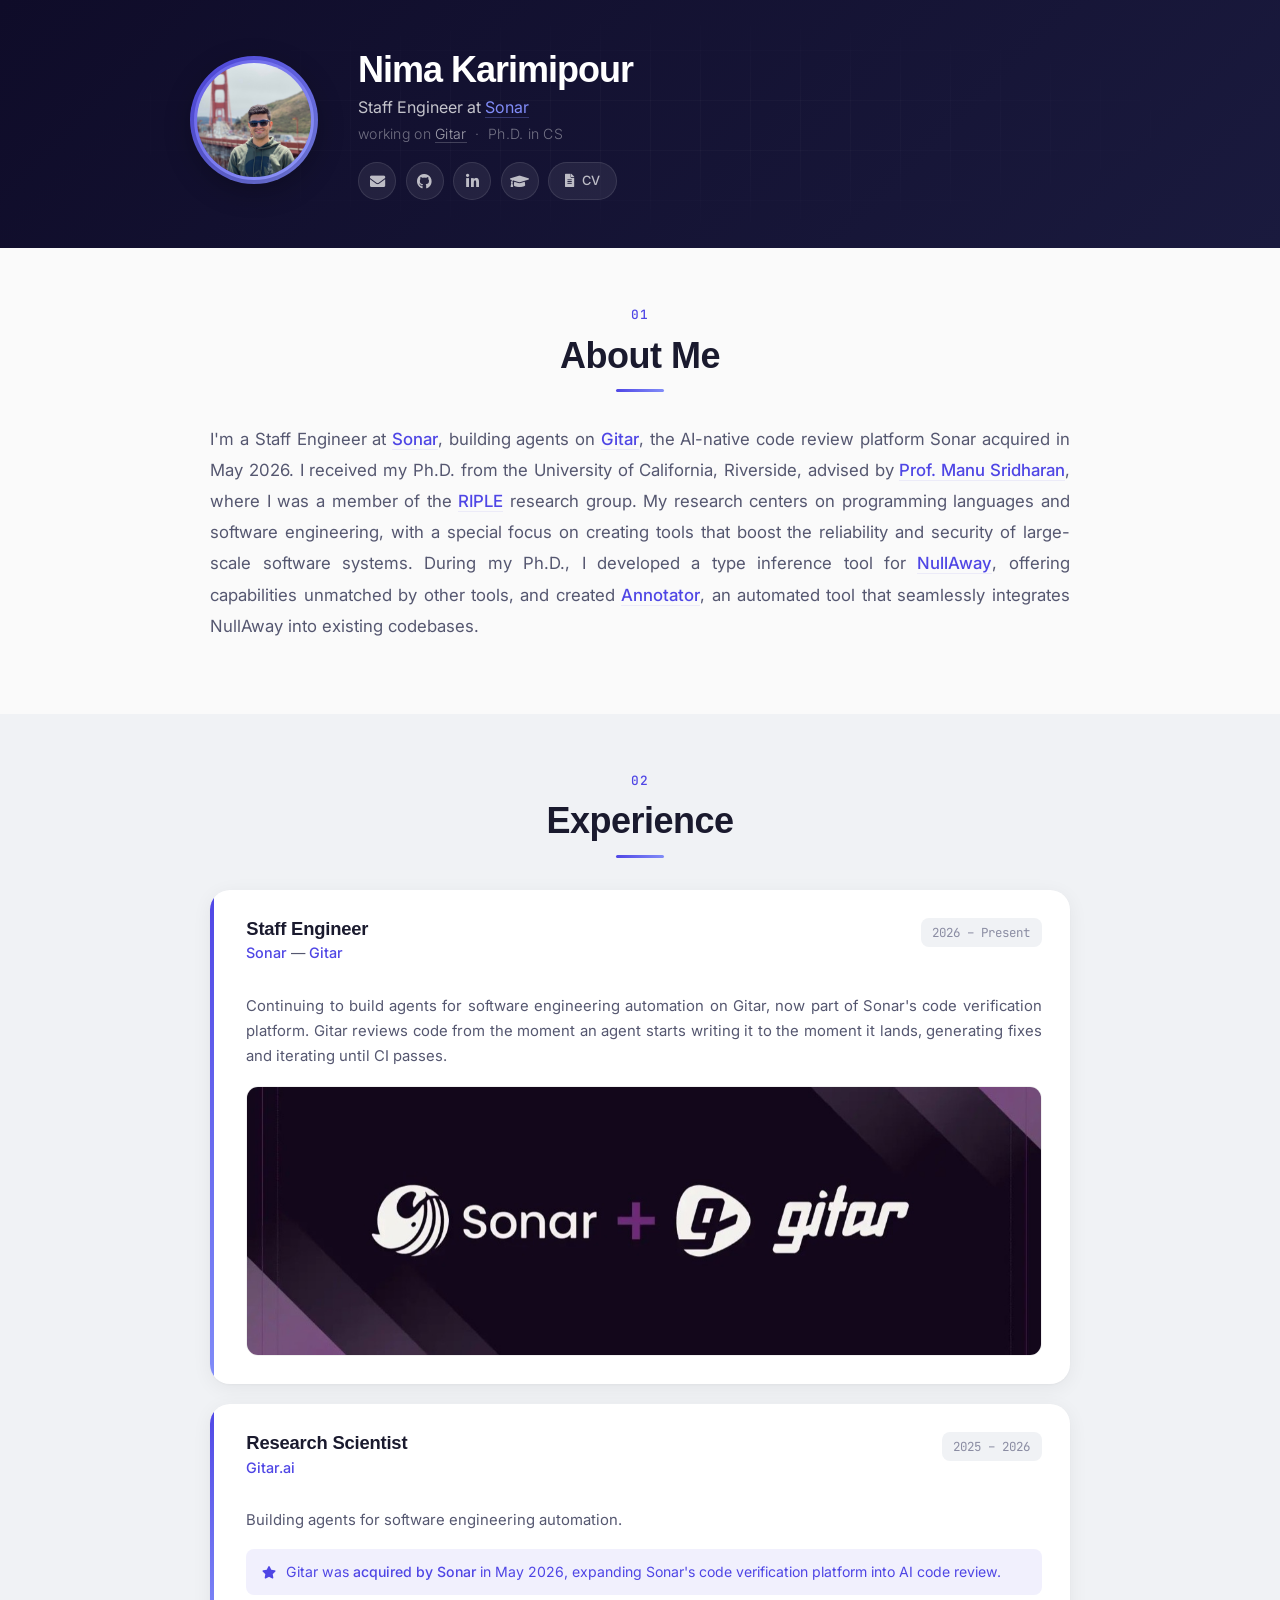
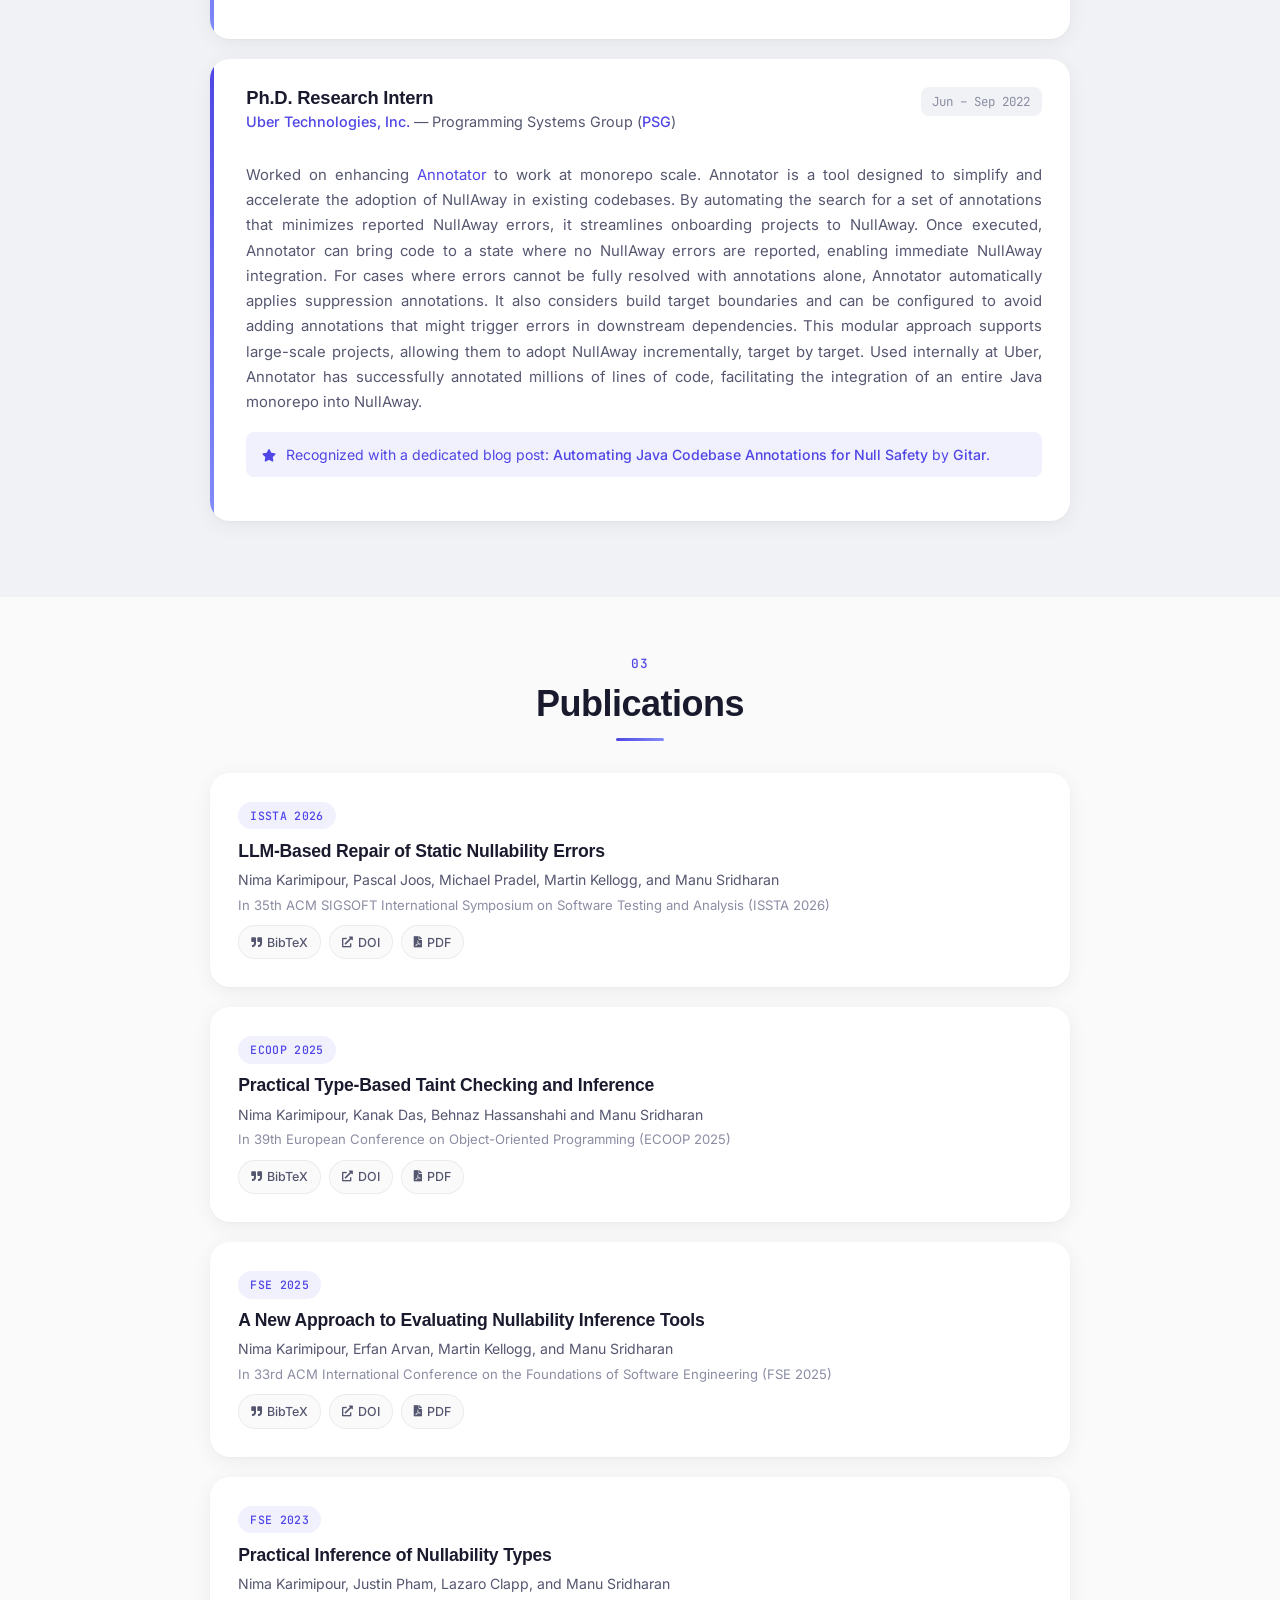
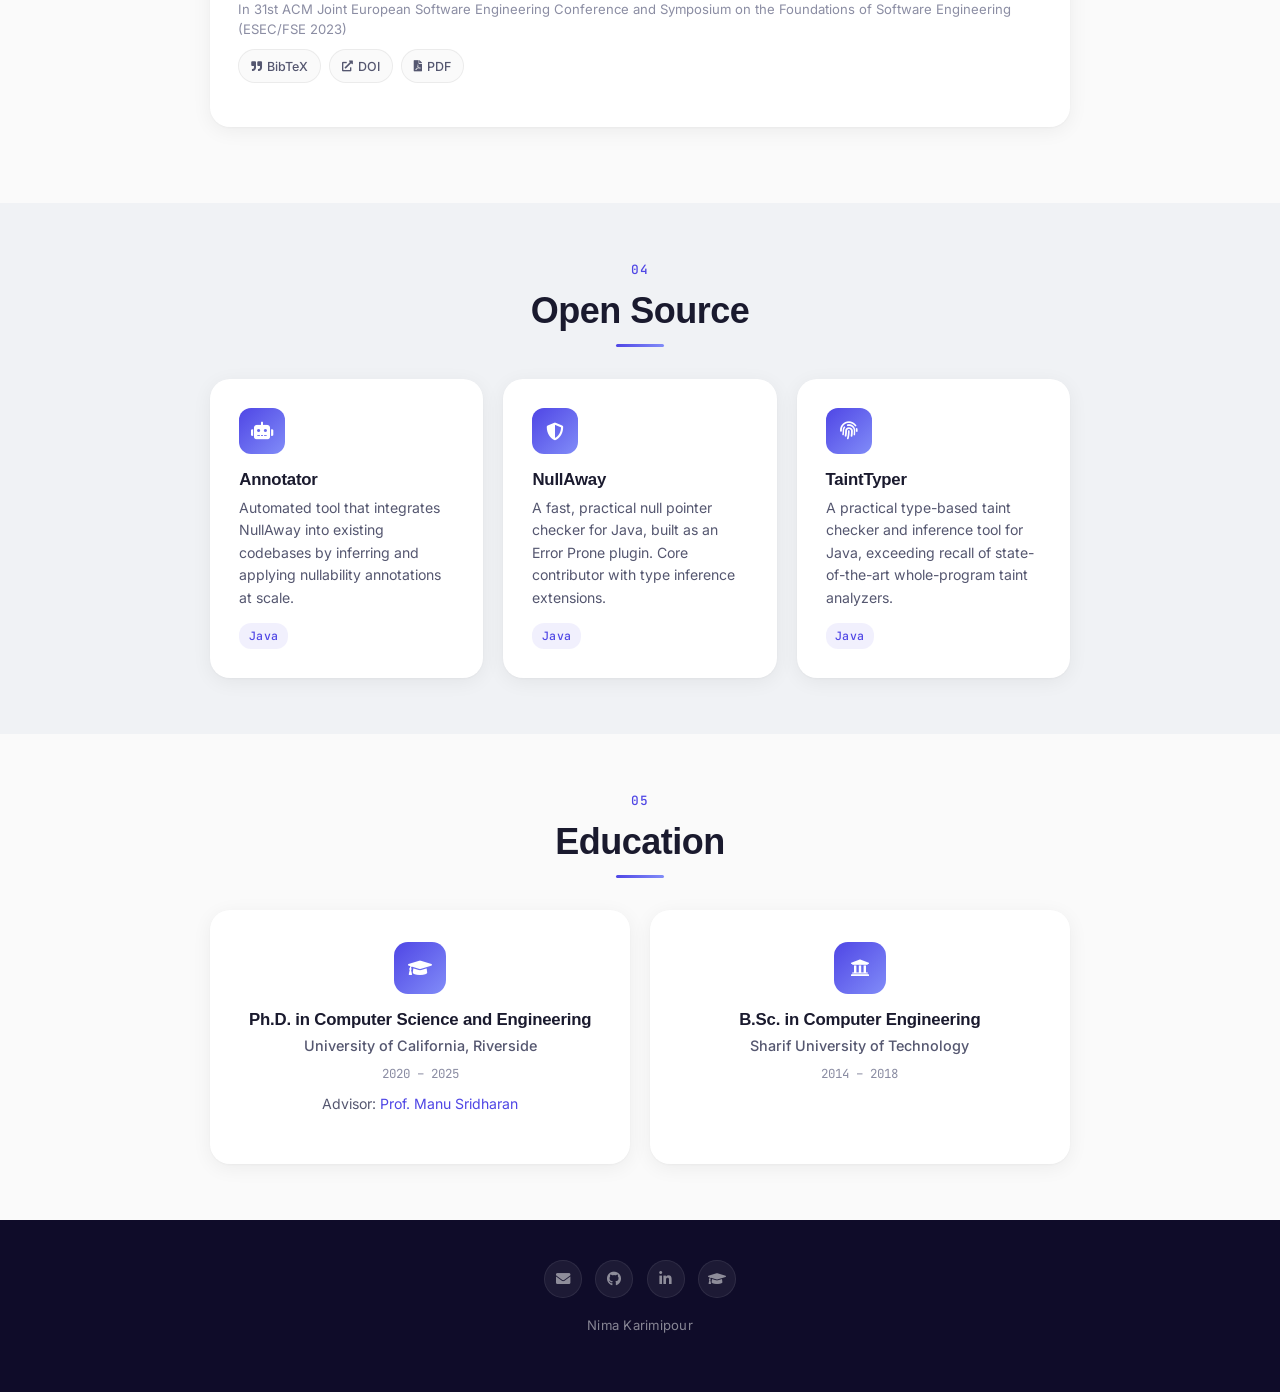
==== commit f6af4727: "update role to Staff Engineer at Sonar after Gitar acquisition Gitar was acquired by Sonar in May 20" ====
--- a/index.html
+++ b/index.html
@@ -4,7 +4,7 @@
 <head>
   <meta name="google-site-verification" content="Sg8JpaxJ1zxccD4x__azOkPp1_37JMCA1VBwecdzd84" />
   <meta name="keywords"
-    content="Static Analysis, Nima, Nima Karimipour, Nima K, Computer Science, Gitar.ai, Agents, Uber, Uber Technologies, NullAway, Annotator, NullAwayAnnotator, UCR RIPLE, Prof. Manu Sridharan, Java, Software Engineering">
+    content="Static Analysis, Nima, Nima Karimipour, Nima K, Computer Science, Sonar, SonarSource, SonarQube, AI Code Review, Code Verification, Gitar, Gitar.ai, Agents, Uber, Uber Technologies, NullAway, Annotator, NullAwayAnnotator, UCR RIPLE, Prof. Manu Sridharan, Java, Software Engineering">
   <meta charset="UTF-8">
   <meta http-equiv="X-UA-Compatible" content="IE=edge">
   <meta name="viewport" content="width=device-width, initial-scale=1">
@@ -14,7 +14,7 @@
   <link href="https://fonts.googleapis.com/css2?family=Inter:wght@300;400;500;600;700;800&family=JetBrains+Mono:wght@400;500&display=swap" rel="stylesheet">
   <link href="css/font-awesome/css/all.min.css?ver=1.2.0" rel="stylesheet">
   <link href="css/bootstrap.min.css?ver=1.2.0" rel="stylesheet">
-  <link href="css/main.css?ver=3.0.0" rel="stylesheet">
+  <link href="css/main.css?ver=3.1.0" rel="stylesheet">
   <link href="https://unpkg.com/aos@2.3.4/dist/aos.css" rel="stylesheet">
 </head>
 
@@ -48,10 +48,10 @@
         </div>
         <div class="hero-info-col">
           <h1 class="hero-name">Nima Karimipour</h1>
-          <p class="hero-title">Research Scientist at <a href="https://gitar.ai" target="_blank" rel="noopener noreferrer">Gitar.ai</a></p>
-          <p class="hero-subtitle">Ph.D. in CS</p>
+          <p class="hero-title">Staff Engineer at <a href="https://www.sonarsource.com" target="_blank" rel="noopener noreferrer">Sonar</a></p>
+          <p class="hero-subtitle">working on <a href="https://gitar.ai" target="_blank" rel="noopener noreferrer">Gitar</a> &nbsp;&middot;&nbsp; Ph.D. in CS</p>
           <div class="hero-links">
-            <a href="mailto:nima.karimipour@email.ucr.edu" class="hero-btn" title="Email">
+            <a href="mailto:nima.karimipour@sonarsource.com" class="hero-btn" title="Email">
               <i class="fas fa-envelope"></i>
             </a>
             <a href="https://github.com/nimakarimipour" target="_blank" rel="noopener noreferrer" class="hero-btn" title="GitHub">
@@ -83,7 +83,8 @@
       <div class="row justify-content-center" data-aos="fade-up" data-aos-delay="100">
         <div class="col-lg-10">
           <p class="about-text">
-            I'm a Research Scientist at <a href="https://gitar.ai">Gitar.ai</a>, building agents.
+            I'm a Staff Engineer at <a href="https://www.sonarsource.com">Sonar</a>, building agents on
+            <a href="https://gitar.ai">Gitar</a>, the AI-native code review platform Sonar acquired in May 2026.
             I received my Ph.D. from the University of California, Riverside, advised by <a
               href="https://manu.sridharan.net">Prof. Manu Sridharan</a>, where I was a member of the <a
               href="https://riple.cs.ucr.edu/">RIPLE</a> research group. My research centers on programming
@@ -113,16 +114,41 @@
             <div class="exp-card-content">
               <div class="exp-header">
                 <div>
+                  <h3 class="exp-role">Staff Engineer</h3>
+                  <p class="exp-company"><a href="https://www.sonarsource.com">Sonar</a> &mdash; <a href="https://gitar.ai">Gitar</a></p>
+                </div>
+                <span class="exp-date">2026 &ndash; Present</span>
+              </div>
+              <p class="exp-desc">
+                Continuing to build agents for software engineering automation on Gitar, now part of Sonar's
+                code verification platform. Gitar reviews code from the moment an agent starts writing it to the
+                moment it lands, generating fixes and iterating until CI passes.
+              </p>
+              <a href="https://www.sonarsource.com/blog/welcoming-gitar-to-sonar/" target="_blank" rel="noopener noreferrer" class="exp-banner">
+                <img src="images/sonar-gitar.jpg" alt="Sonar + Gitar" loading="lazy" />
+              </a>
+            </div>
+          </div>
+
+          <div class="exp-card" data-aos="fade-up" data-aos-delay="200">
+            <div class="exp-card-accent"></div>
+            <div class="exp-card-content">
+              <div class="exp-header">
+                <div>
                   <h3 class="exp-role">Research Scientist</h3>
                   <p class="exp-company"><a href="https://gitar.ai">Gitar.ai</a></p>
                 </div>
-                <span class="exp-date">2025 &ndash; Present</span>
+                <span class="exp-date">2025 &ndash; 2026</span>
               </div>
               <p class="exp-desc">Building agents for software engineering automation.</p>
-            </div>
-          </div>
-
-          <div class="exp-card" data-aos="fade-up" data-aos-delay="200">
+              <p class="exp-highlight">
+                <i class="fas fa-star"></i>
+                Gitar was <a href="https://www.sonarsource.com/company/press-releases/sonar-acquires-gitar/">acquired by Sonar</a> in May 2026, expanding Sonar's code verification platform into AI code review.
+              </p>
+            </div>
+          </div>
+
+          <div class="exp-card" data-aos="fade-up" data-aos-delay="300">
             <div class="exp-card-accent"></div>
             <div class="exp-card-content">
               <div class="exp-header">
@@ -308,7 +334,7 @@
     <div class="container">
       <div class="footer-content">
         <div class="footer-links">
-          <a href="mailto:nima.karimipour@email.ucr.edu" title="Email"><i class="fas fa-envelope"></i></a>
+          <a href="mailto:nima.karimipour@sonarsource.com" title="Email"><i class="fas fa-envelope"></i></a>
           <a href="https://github.com/nimakarimipour" target="_blank" rel="noopener noreferrer" title="GitHub"><i class="fab fa-github"></i></a>
           <a href="https://www.linkedin.com/in/nima-karimipour-846359144/" target="_blank" rel="noopener noreferrer" title="LinkedIn"><i class="fab fa-linkedin-in"></i></a>
           <a href="https://scholar.google.com/citations?user=zPD7PukAAAAJ&hl=en" target="_blank" rel="noopener noreferrer" title="Google Scholar"><i class="fas fa-graduation-cap"></i></a>
@@ -320,7 +346,7 @@
 
   <script src="scripts/bootstrap.bundle.min.js?ver=1.2.0"></script>
   <script src="https://unpkg.com/aos@2.3.4/dist/aos.js"></script>
-  <script src="scripts/main.js?ver=3.0.0"></script>
+  <script src="scripts/main.js?ver=3.1.0"></script>
 </body>
 
 </html>
--- a/css/main.css
+++ b/css/main.css
@@ -264,6 +264,17 @@
   letter-spacing: 0.02em;
 }
 
+.hero-subtitle a {
+  color: rgba(255, 255, 255, 0.6);
+  border-bottom: 1px solid rgba(255, 255, 255, 0.2);
+  transition: border-color var(--transition-fast), color var(--transition-fast);
+}
+
+.hero-subtitle a:hover {
+  color: var(--color-accent-light);
+  border-color: rgba(129, 140, 248, 0.5);
+}
+
 /* --- Hero Buttons --- */
 .hero-links {
   display: flex;
@@ -451,6 +462,26 @@
 
 .exp-highlight a {
   font-weight: 500;
+}
+
+.exp-banner {
+  display: block;
+  margin-top: 1rem;
+  border-radius: var(--radius-md);
+  overflow: hidden;
+  border: 1px solid var(--color-border);
+  transition: transform var(--transition-fast), box-shadow var(--transition-fast);
+}
+
+.exp-banner img {
+  display: block;
+  width: 100%;
+  height: auto;
+}
+
+.exp-banner:hover {
+  transform: translateY(-2px);
+  box-shadow: var(--shadow-md);
 }
 
 /* --- Publication Cards --- */
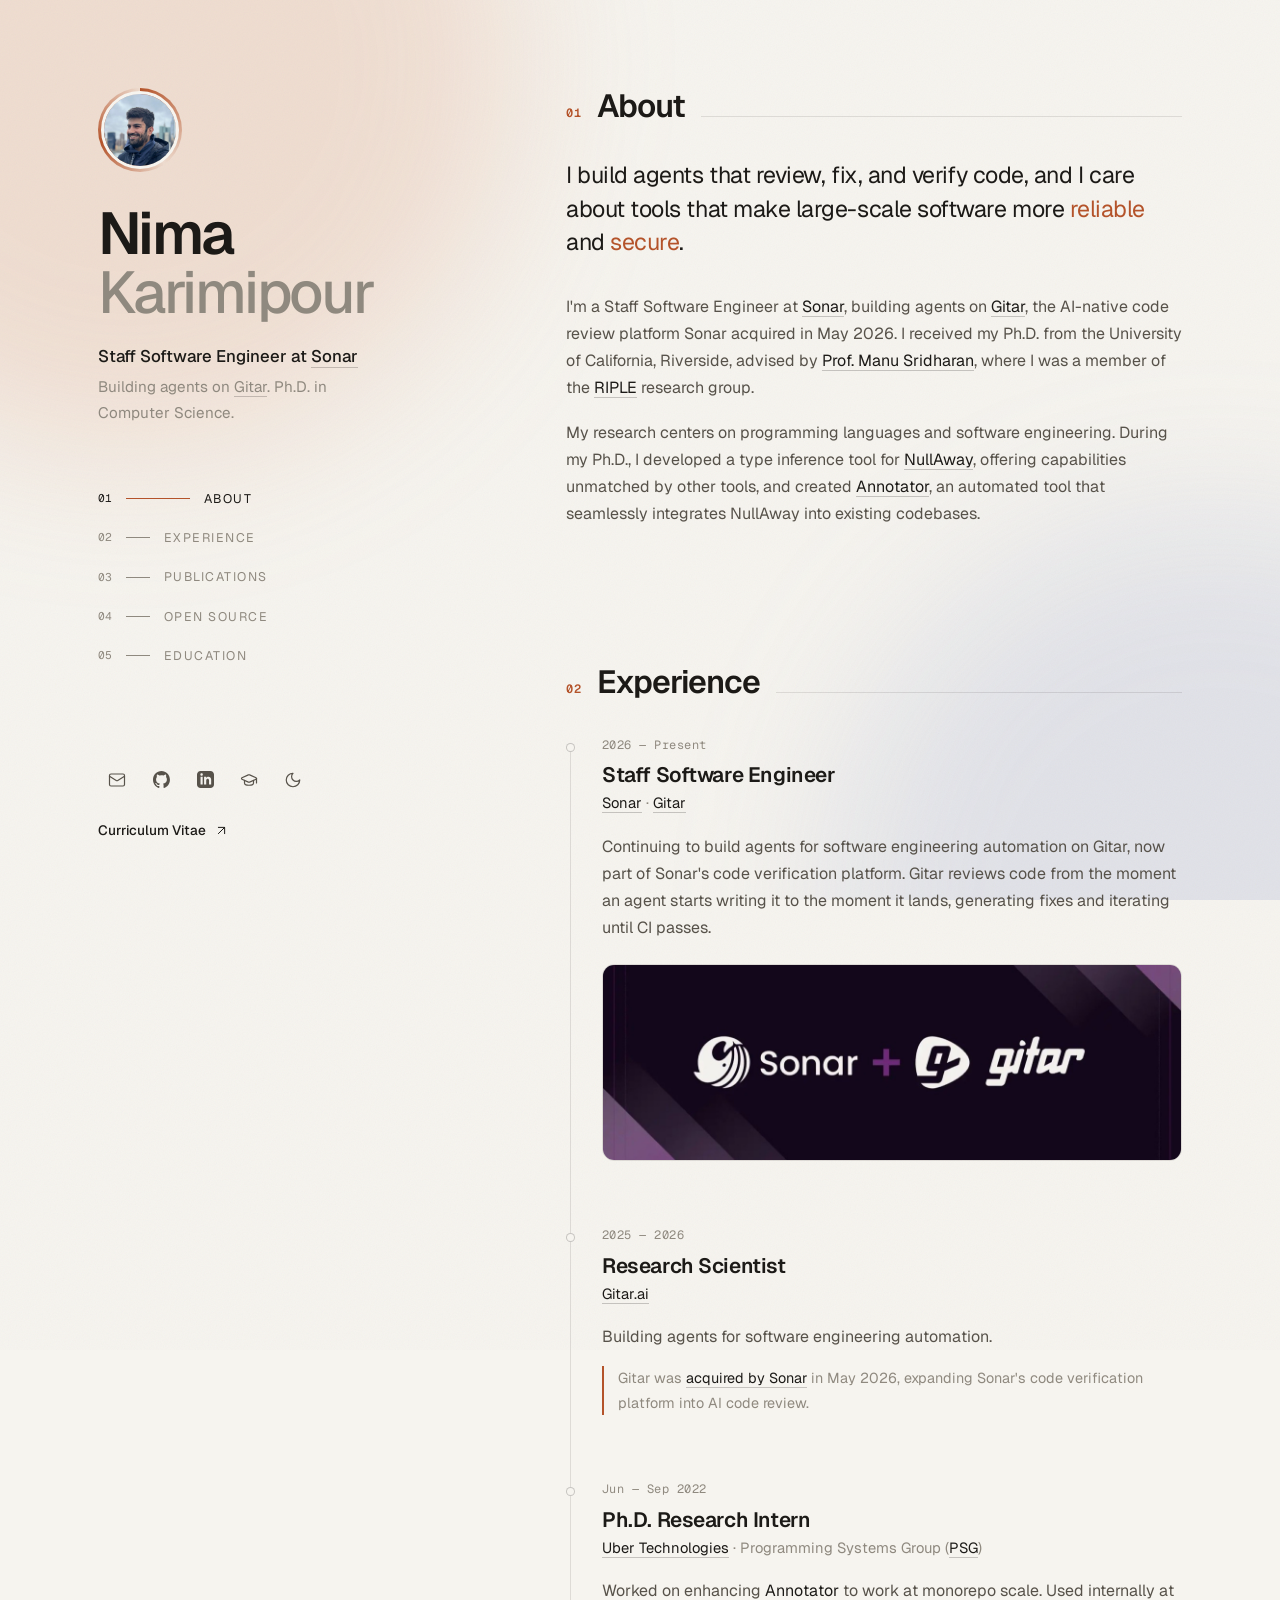
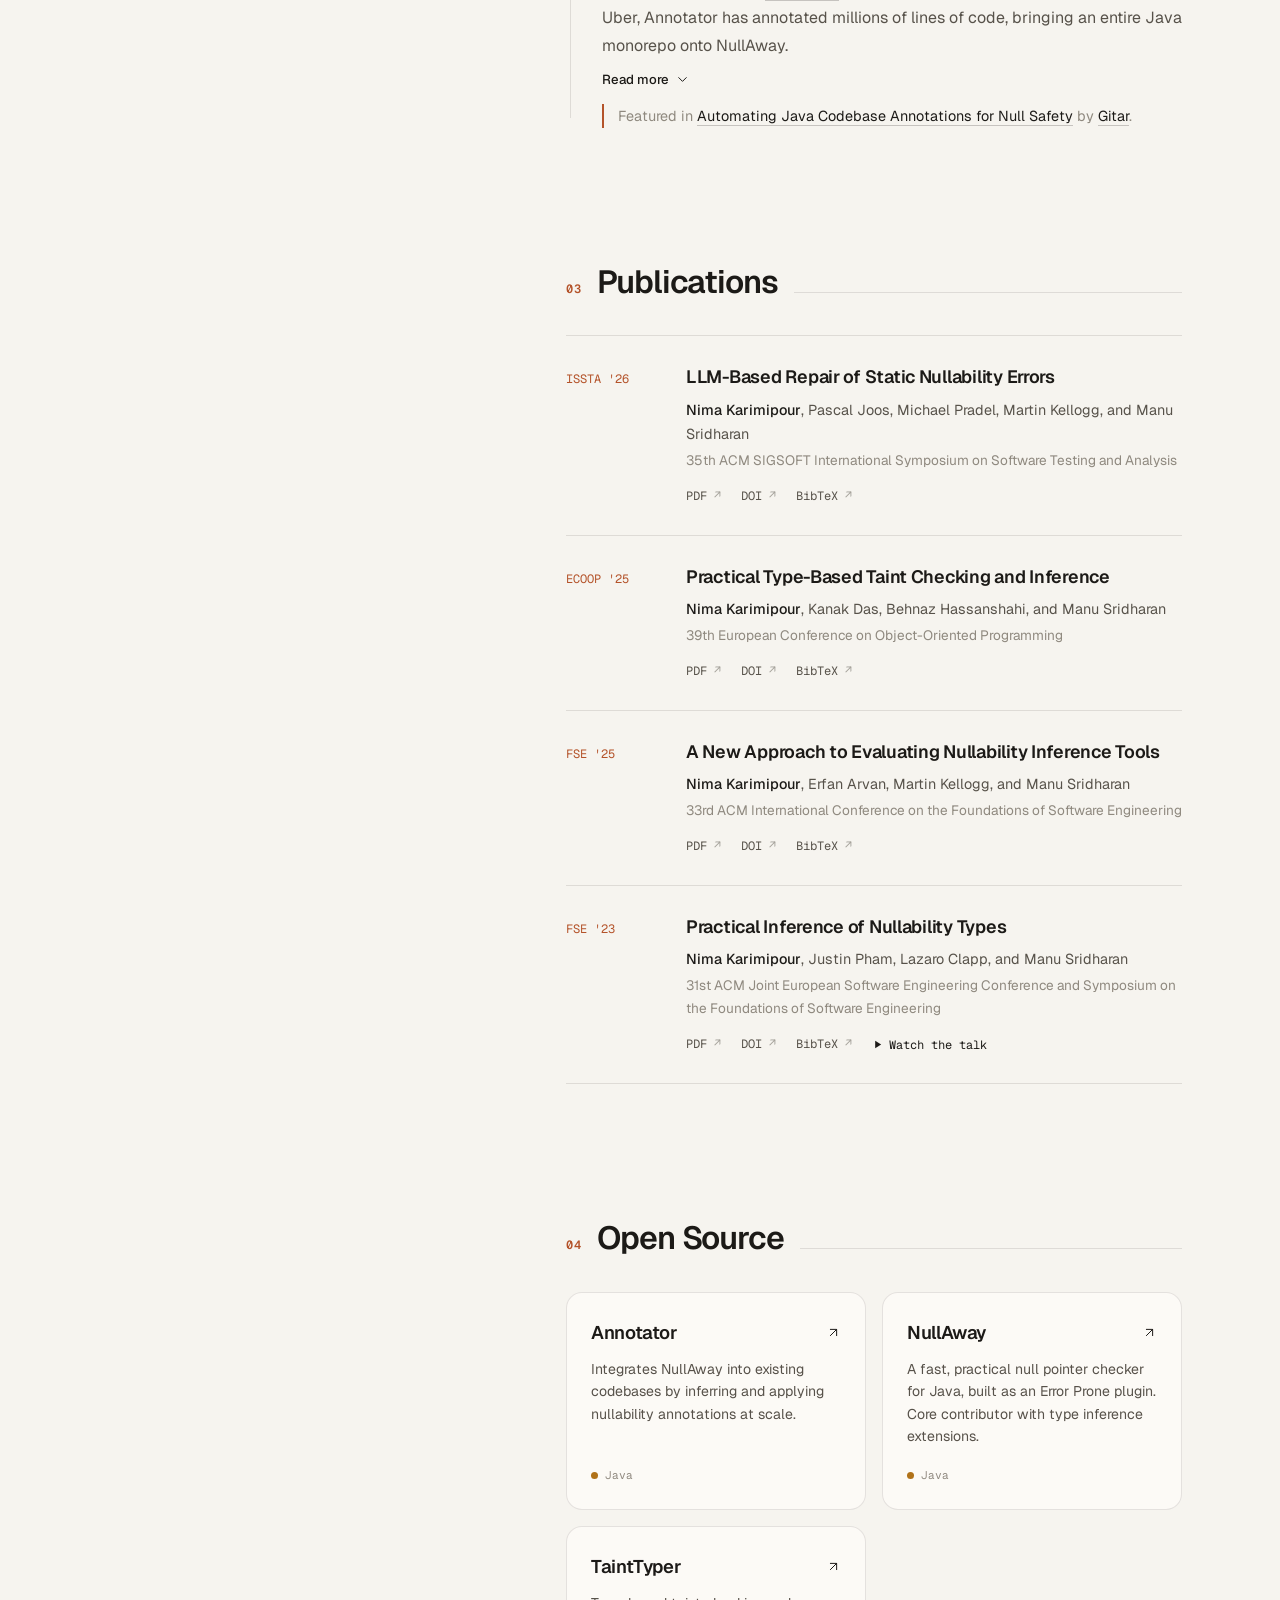
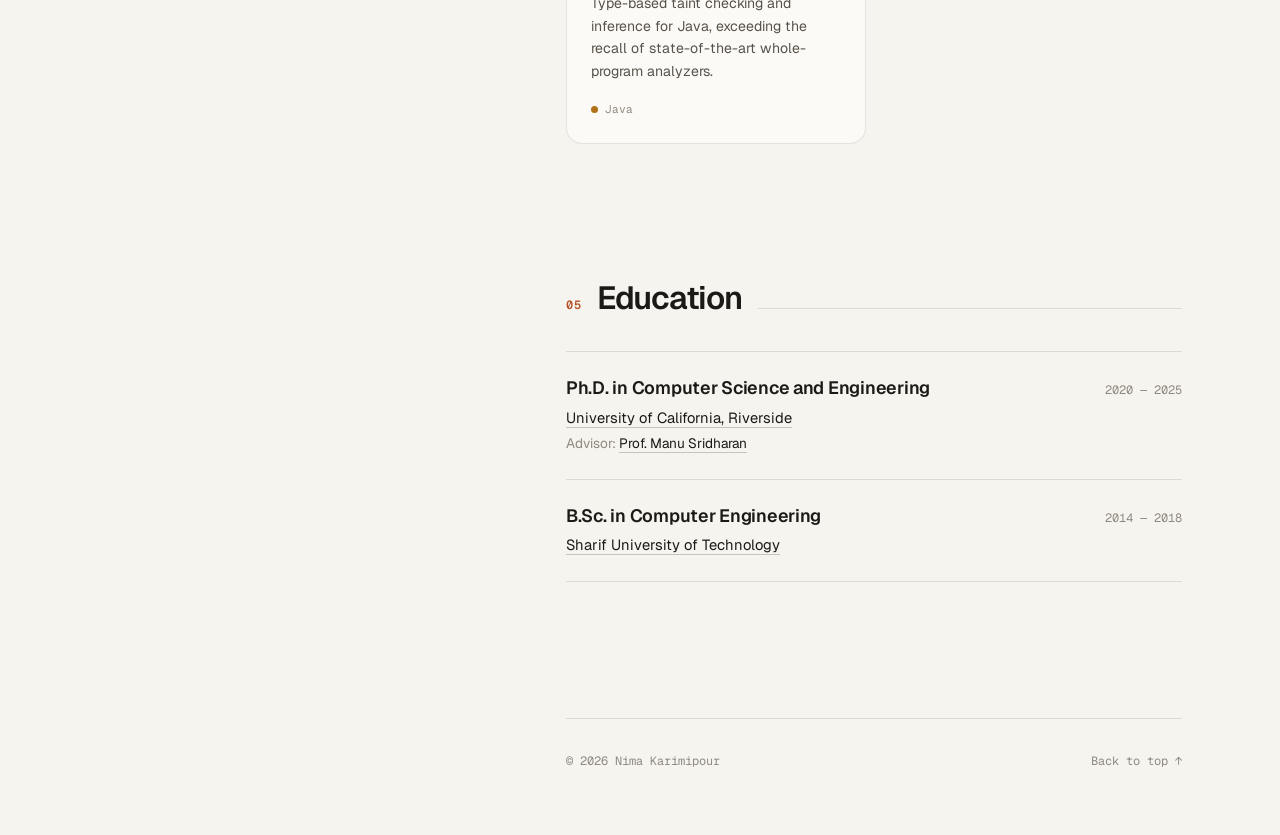
==== commit 90d17bd2: "redesign homepage with editorial layout, Geist typography, and scroll animations - sticky sidebar wi" ====
--- a/index.html
+++ b/index.html
@@ -6,347 +6,304 @@
   <meta name="keywords"
     content="Static Analysis, Nima, Nima Karimipour, Nima K, Computer Science, Sonar, SonarSource, SonarQube, AI Code Review, Code Verification, Gitar, Gitar.ai, Agents, Uber, Uber Technologies, NullAway, Annotator, NullAwayAnnotator, UCR RIPLE, Prof. Manu Sridharan, Java, Software Engineering">
   <meta charset="UTF-8">
-  <meta http-equiv="X-UA-Compatible" content="IE=edge">
   <meta name="viewport" content="width=device-width, initial-scale=1">
+  <meta name="description" content="Nima Karimipour — Staff Software Engineer at Sonar, building agents on Gitar. Ph.D. in Computer Science from UC Riverside.">
   <title>Nima Karimipour</title>
+  <script>
+    (function () {
+      var t = localStorage.getItem('theme');
+      if (t === 'dark' || (!t && matchMedia('(prefers-color-scheme: dark)').matches)) {
+        document.documentElement.setAttribute('data-theme', 'dark');
+      }
+    })();
+  </script>
   <link rel="preconnect" href="https://fonts.googleapis.com">
   <link rel="preconnect" href="https://fonts.gstatic.com" crossorigin>
-  <link href="https://fonts.googleapis.com/css2?family=Inter:wght@300;400;500;600;700;800&family=JetBrains+Mono:wght@400;500&display=swap" rel="stylesheet">
-  <link href="css/font-awesome/css/all.min.css?ver=1.2.0" rel="stylesheet">
-  <link href="css/bootstrap.min.css?ver=1.2.0" rel="stylesheet">
-  <link href="css/main.css?ver=3.1.0" rel="stylesheet">
-  <link href="https://unpkg.com/aos@2.3.4/dist/aos.css" rel="stylesheet">
+  <link href="https://fonts.googleapis.com/css2?family=Geist:wght@300..700&family=Geist+Mono:wght@400;500&display=swap" rel="stylesheet">
+  <link href="css/redesign.css?ver=4.0.0" rel="stylesheet">
 </head>
 
-<body id="top">
-
-  <!-- Navigation -->
-  <nav class="navbar-fixed" id="navbar">
-    <div class="nav-inner">
-      <a href="#top" class="nav-logo">NK</a>
-      <div class="nav-links">
-        <a href="#about">About</a>
-        <a href="#experience">Experience</a>
-        <a href="#publications">Publications</a>
-        <a href="#projects">Projects</a>
-        <a href="#education">Education</a>
-        <button class="theme-toggle" id="themeToggle" title="Toggle dark mode">
-          <i class="fas fa-moon"></i>
-        </button>
-      </div>
-    </div>
-  </nav>
-
-  <!-- Hero Banner -->
-  <section class="hero-banner" id="hero">
-    <div class="container">
-      <div class="hero-row">
-        <div class="hero-avatar-col">
-          <div class="avatar-ring">
-            <img src="images/avatar.jpg" alt="Nima Karimipour" class="hero-avatar" />
+<body>
+  <div class="scroll-progress" id="scrollProgress"></div>
+  <div class="bg-glow" aria-hidden="true"><span></span><span></span></div>
+  <div class="grain" aria-hidden="true"></div>
+
+  <div class="layout">
+
+    <!-- Sidebar -->
+    <aside class="sidebar">
+      <div class="side-inner">
+        <div class="avatar-wrap load" style="--d:0ms">
+          <div class="avatar-clip"><img src="images/avatar.jpg" alt="Nima Karimipour" class="avatar" /></div>
+        </div>
+
+        <h1 class="name">
+          <span class="w" style="--i:0">Nima</span>
+          <span class="w dim" style="--i:1">Karimipour</span>
+        </h1>
+
+        <p class="role load" style="--d:350ms">
+          Staff Software Engineer at <a href="https://www.sonarsource.com" target="_blank" rel="noopener noreferrer">Sonar</a>
+        </p>
+        <p class="sub load" style="--d:450ms">
+          Building agents on <a href="https://gitar.ai" target="_blank" rel="noopener noreferrer">Gitar</a>. Ph.D. in Computer Science.
+        </p>
+
+        <nav class="side-nav load" style="--d:550ms" aria-label="Sections">
+          <a href="#about"><span class="nav-num">01</span><span class="nav-line"></span><span class="nav-label">About</span></a>
+          <a href="#experience"><span class="nav-num">02</span><span class="nav-line"></span><span class="nav-label">Experience</span></a>
+          <a href="#publications"><span class="nav-num">03</span><span class="nav-line"></span><span class="nav-label">Publications</span></a>
+          <a href="#projects"><span class="nav-num">04</span><span class="nav-line"></span><span class="nav-label">Open Source</span></a>
+          <a href="#education"><span class="nav-num">05</span><span class="nav-line"></span><span class="nav-label">Education</span></a>
+        </nav>
+
+        <div class="side-bottom load" style="--d:650ms">
+          <div class="socials">
+            <a href="mailto:nima.karimipour@sonarsource.com" class="icon-btn" title="Email" aria-label="Email">
+              <svg viewBox="0 0 24 24" class="stroke"><rect width="20" height="16" x="2" y="4" rx="2"/><path d="m22 7-8.97 5.7a1.94 1.94 0 0 1-2.06 0L2 7"/></svg>
+            </a>
+            <a href="https://github.com/nimakarimipour" target="_blank" rel="noopener noreferrer" class="icon-btn" title="GitHub" aria-label="GitHub">
+              <span class="mask-icon" style="--src:url(/images/github-mark.svg)"></span>
+            </a>
+            <a href="https://www.linkedin.com/in/nima-karimipour-846359144/" target="_blank" rel="noopener noreferrer" class="icon-btn" title="LinkedIn" aria-label="LinkedIn">
+              <span class="mask-icon" style="--src:url(/images/linkedin.svg)"></span>
+            </a>
+            <a href="https://scholar.google.com/citations?user=zPD7PukAAAAJ&hl=en" target="_blank" rel="noopener noreferrer" class="icon-btn" title="Google Scholar" aria-label="Google Scholar">
+              <svg viewBox="0 0 24 24" class="stroke"><path d="M21.42 10.922a1 1 0 0 0-.019-1.838L12.83 5.18a2 2 0 0 0-1.66 0L2.6 9.08a1 1 0 0 0 0 1.832l8.57 3.908a2 2 0 0 0 1.66 0z"/><path d="M22 10v6"/><path d="M6 12.5V16a6 3 0 0 0 12 0v-3.5"/></svg>
+            </a>
+            <button class="icon-btn theme-toggle" id="themeToggle" title="Toggle theme" aria-label="Toggle theme">
+              <svg viewBox="0 0 24 24" class="stroke icon-moon"><path d="M12 3a6 6 0 0 0 9 9 9 9 0 1 1-9-9Z"/></svg>
+              <svg viewBox="0 0 24 24" class="stroke icon-sun"><circle cx="12" cy="12" r="4"/><path d="M12 2v2M12 20v2M4.93 4.93l1.41 1.41M17.66 17.66l1.41 1.41M2 12h2M20 12h2M6.34 17.66l-1.41 1.41M19.07 4.93l-1.41 1.41"/></svg>
+            </button>
           </div>
-        </div>
-        <div class="hero-info-col">
-          <h1 class="hero-name">Nima Karimipour</h1>
-          <p class="hero-title">Staff Engineer at <a href="https://www.sonarsource.com" target="_blank" rel="noopener noreferrer">Sonar</a></p>
-          <p class="hero-subtitle">working on <a href="https://gitar.ai" target="_blank" rel="noopener noreferrer">Gitar</a> &nbsp;&middot;&nbsp; Ph.D. in CS</p>
-          <div class="hero-links">
-            <a href="mailto:nima.karimipour@sonarsource.com" class="hero-btn" title="Email">
-              <i class="fas fa-envelope"></i>
-            </a>
-            <a href="https://github.com/nimakarimipour" target="_blank" rel="noopener noreferrer" class="hero-btn" title="GitHub">
-              <i class="fab fa-github"></i>
-            </a>
-            <a href="https://www.linkedin.com/in/nima-karimipour-846359144/" target="_blank" rel="noopener noreferrer" class="hero-btn" title="LinkedIn">
-              <i class="fab fa-linkedin-in"></i>
-            </a>
-            <a href="https://scholar.google.com/citations?user=zPD7PukAAAAJ&hl=en" target="_blank" rel="noopener noreferrer" class="hero-btn" title="Google Scholar">
-              <i class="fas fa-graduation-cap"></i>
-            </a>
-            <a href="files/CV.pdf" target="_blank" class="hero-btn hero-btn-outline" title="Download CV">
-              <i class="fas fa-file-alt"></i> <span>CV</span>
-            </a>
-          </div>
+          <a href="files/CV.pdf" target="_blank" class="cv-link">
+            <span>Curriculum Vitae</span>
+            <svg viewBox="0 0 24 24" class="stroke arrow"><path d="M7 7h10v10"/><path d="M7 17 17 7"/></svg>
+          </a>
         </div>
       </div>
-    </div>
-  </section>
-
-  <!-- About Section -->
-  <section class="section" id="about">
-    <div class="container">
-      <div class="section-header" data-aos="fade-up">
-        <span class="section-tag">01</span>
-        <h2 class="section-title">About Me</h2>
-        <div class="section-line"></div>
-      </div>
-      <div class="row justify-content-center" data-aos="fade-up" data-aos-delay="100">
-        <div class="col-lg-10">
-          <p class="about-text">
-            I'm a Staff Engineer at <a href="https://www.sonarsource.com">Sonar</a>, building agents on
-            <a href="https://gitar.ai">Gitar</a>, the AI-native code review platform Sonar acquired in May 2026.
-            I received my Ph.D. from the University of California, Riverside, advised by <a
-              href="https://manu.sridharan.net">Prof. Manu Sridharan</a>, where I was a member of the <a
-              href="https://riple.cs.ucr.edu/">RIPLE</a> research group. My research centers on programming
-            languages and software engineering, with a special focus on creating tools that boost the reliability
-            and security of large-scale software systems. During my Ph.D., I developed a type inference tool
-            for <a href="https://www.uber.com/blog/nullaway/">NullAway</a>, offering capabilities unmatched by other
-            tools, and created <a href="https://github.com/ucr-riple/NullAwayAnnotator">Annotator</a>, an automated
-            tool that seamlessly integrates NullAway into existing codebases.
-          </p>
+    </aside>
+
+    <!-- Main content -->
+    <main class="content">
+
+      <section class="section" id="about">
+        <h2 class="section-title reveal"><span class="num">01</span>About</h2>
+        <p class="lead reveal">
+          I build agents that review, fix, and verify code, and I care about tools that make large-scale
+          software more <em>reliable</em> and <em>secure</em>.
+        </p>
+        <p class="reveal">
+          I'm a Staff Software Engineer at <a href="https://www.sonarsource.com">Sonar</a>, building agents on
+          <a href="https://gitar.ai">Gitar</a>, the AI-native code review platform Sonar acquired in May 2026.
+          I received my Ph.D. from the University of California, Riverside, advised by
+          <a href="https://manu.sridharan.net">Prof. Manu Sridharan</a>, where I was a member of the
+          <a href="https://riple.cs.ucr.edu/">RIPLE</a> research group.
+        </p>
+        <p class="reveal">
+          My research centers on programming languages and software engineering. During my Ph.D., I developed a
+          type inference tool for <a href="https://www.uber.com/blog/nullaway/">NullAway</a>, offering capabilities
+          unmatched by other tools, and created <a href="https://github.com/ucr-riple/NullAwayAnnotator">Annotator</a>,
+          an automated tool that seamlessly integrates NullAway into existing codebases.
+        </p>
+      </section>
+
+      <section class="section" id="experience">
+        <h2 class="section-title reveal"><span class="num">02</span>Experience</h2>
+
+        <ol class="timeline" id="timeline">
+          <span class="timeline-progress" aria-hidden="true"></span>
+
+          <li class="tl-item reveal">
+            <p class="tl-date">2026 — Present</p>
+            <h3 class="tl-role">Staff Software Engineer</h3>
+            <p class="tl-org"><a href="https://www.sonarsource.com">Sonar</a> · <a href="https://gitar.ai">Gitar</a></p>
+            <p>
+              Continuing to build agents for software engineering automation on Gitar, now part of Sonar's
+              code verification platform. Gitar reviews code from the moment an agent starts writing it to the
+              moment it lands, generating fixes and iterating until CI passes.
+            </p>
+            <a href="https://www.sonarsource.com/blog/welcoming-gitar-to-sonar/" target="_blank" rel="noopener noreferrer" class="tl-banner">
+              <img src="images/sonar-gitar.jpg" alt="Sonar + Gitar" loading="lazy" />
+            </a>
+          </li>
+
+          <li class="tl-item reveal">
+            <p class="tl-date">2025 — 2026</p>
+            <h3 class="tl-role">Research Scientist</h3>
+            <p class="tl-org"><a href="https://gitar.ai">Gitar.ai</a></p>
+            <p>Building agents for software engineering automation.</p>
+            <p class="note">
+              Gitar was <a href="https://www.sonarsource.com/company/press-releases/sonar-acquires-gitar/">acquired by Sonar</a>
+              in May 2026, expanding Sonar's code verification platform into AI code review.
+            </p>
+          </li>
+
+          <li class="tl-item reveal">
+            <p class="tl-date">Jun — Sep 2022</p>
+            <h3 class="tl-role">Ph.D. Research Intern</h3>
+            <p class="tl-org"><a href="https://uber.com">Uber Technologies</a> · Programming Systems Group (<a href="https://www.uber.com/fr/en/about/science/">PSG</a>)</p>
+            <p>
+              Worked on enhancing <a href="https://github.com/ucr-riple/NullAwayAnnotator">Annotator</a> to work at
+              monorepo scale. Used internally at Uber, Annotator has annotated millions of lines of code, bringing an
+              entire Java monorepo onto NullAway.
+            </p>
+            <div class="more" id="uberMore">
+              <div class="more-inner">
+                <p>
+                  Annotator simplifies and accelerates the adoption of NullAway in existing codebases. By automating
+                  the search for a set of annotations that minimizes reported NullAway errors, it streamlines
+                  onboarding projects to NullAway. Once executed, Annotator can bring code to a state where no
+                  NullAway errors are reported, enabling immediate integration. For cases where errors cannot be
+                  fully resolved with annotations alone, it automatically applies suppression annotations. It also
+                  considers build target boundaries and can be configured to avoid adding annotations that might
+                  trigger errors in downstream dependencies, so large projects can adopt NullAway incrementally,
+                  target by target.
+                </p>
+              </div>
+            </div>
+            <button class="text-btn more-btn" data-target="uberMore" aria-expanded="false">
+              <span class="more-label">Read more</span>
+              <svg viewBox="0 0 24 24" class="stroke chev"><path d="m6 9 6 6 6-6"/></svg>
+            </button>
+            <p class="note">
+              Featured in <a href="https://gitar.ai/blog/automating-java-codebase-annotations-for-null-safety">Automating Java Codebase Annotations for Null Safety</a>
+              by <a href="https://gitar.ai/">Gitar</a>.
+            </p>
+          </li>
+        </ol>
+      </section>
+
+      <section class="section" id="publications">
+        <h2 class="section-title reveal"><span class="num">03</span>Publications</h2>
+
+        <ul class="pubs">
+          <li class="pub reveal">
+            <span class="pub-venue">ISSTA '26</span>
+            <div>
+              <h3 class="pub-title">LLM-Based Repair of Static Nullability Errors</h3>
+              <p class="pub-authors"><span class="me">Nima Karimipour</span>, Pascal Joos, Michael Pradel, Martin Kellogg, and Manu Sridharan</p>
+              <p class="pub-detail">35th ACM SIGSOFT International Symposium on Software Testing and Analysis</p>
+              <div class="pub-links">
+                <a href="https://arxiv.org/pdf/2507.20674">PDF</a>
+                <a href="https://arxiv.org/abs/2507.20674">DOI</a>
+                <a href="files/papers/issta2026-llm-nullability-repair.bib">BibTeX</a>
+              </div>
+            </div>
+          </li>
+
+          <li class="pub reveal">
+            <span class="pub-venue">ECOOP '25</span>
+            <div>
+              <h3 class="pub-title">Practical Type-Based Taint Checking and Inference</h3>
+              <p class="pub-authors"><span class="me">Nima Karimipour</span>, Kanak Das, Behnaz Hassanshahi, and Manu Sridharan</p>
+              <p class="pub-detail">39th European Conference on Object-Oriented Programming</p>
+              <div class="pub-links">
+                <a href="files/papers/ecoop2025-taint-inference.pdf">PDF</a>
+                <a href="https://arxiv.org/abs/2504.18529">DOI</a>
+                <a href="files/papers/ecoop2025-taint-inference.bib">BibTeX</a>
+              </div>
+            </div>
+          </li>
+
+          <li class="pub reveal">
+            <span class="pub-venue">FSE '25</span>
+            <div>
+              <h3 class="pub-title">A New Approach to Evaluating Nullability Inference Tools</h3>
+              <p class="pub-authors"><span class="me">Nima Karimipour</span>, Erfan Arvan, Martin Kellogg, and Manu Sridharan</p>
+              <p class="pub-detail">33rd ACM International Conference on the Foundations of Software Engineering</p>
+              <div class="pub-links">
+                <a href="files/papers/fse2025-nullability-comparison.pdf">PDF</a>
+                <a href="http://dx.doi.org/10.1145/3715732">DOI</a>
+                <a href="files/papers/fse2025-nullability-comparison.bib">BibTeX</a>
+              </div>
+            </div>
+          </li>
+
+          <li class="pub reveal">
+            <span class="pub-venue">FSE '23</span>
+            <div>
+              <h3 class="pub-title">Practical Inference of Nullability Types</h3>
+              <p class="pub-authors"><span class="me">Nima Karimipour</span>, Justin Pham, Lazaro Clapp, and Manu Sridharan</p>
+              <p class="pub-detail">31st ACM Joint European Software Engineering Conference and Symposium on the Foundations of Software Engineering</p>
+              <div class="pub-links">
+                <a href="https://manu.sridharan.net/files/FSE23Practical.pdf">PDF</a>
+                <a href="http://dx.doi.org/10.1145/3611643.3616326">DOI</a>
+                <a href="https://manu.sridharan.net/pubs_bib.html#karimipour23practical">BibTeX</a>
+                <button class="text-btn talk-btn" id="talkBtn">
+                  <svg viewBox="0 0 24 24" class="fill play"><polygon points="7 4 20 12 7 20 7 4"/></svg>
+                  Watch the talk
+                </button>
+              </div>
+              <div class="talk-embed" id="talkEmbed"></div>
+            </div>
+          </li>
+        </ul>
+      </section>
+
+      <section class="section" id="projects">
+        <h2 class="section-title reveal"><span class="num">04</span>Open Source</h2>
+
+        <div class="cards">
+          <a href="https://github.com/ucr-riple/NullAwayAnnotator" target="_blank" rel="noopener noreferrer" class="card reveal">
+            <div class="card-top">
+              <h3 class="card-name">Annotator</h3>
+              <svg viewBox="0 0 24 24" class="stroke arrow"><path d="M7 7h10v10"/><path d="M7 17 17 7"/></svg>
+            </div>
+            <p>Integrates NullAway into existing codebases by inferring and applying nullability annotations at scale.</p>
+            <span class="tag">Java</span>
+          </a>
+
+          <a href="https://github.com/uber/NullAway" target="_blank" rel="noopener noreferrer" class="card reveal">
+            <div class="card-top">
+              <h3 class="card-name">NullAway</h3>
+              <svg viewBox="0 0 24 24" class="stroke arrow"><path d="M7 7h10v10"/><path d="M7 17 17 7"/></svg>
+            </div>
+            <p>A fast, practical null pointer checker for Java, built as an Error Prone plugin. Core contributor with type inference extensions.</p>
+            <span class="tag">Java</span>
+          </a>
+
+          <a href="https://github.com/ucr-riple/TaintTyper" target="_blank" rel="noopener noreferrer" class="card reveal">
+            <div class="card-top">
+              <h3 class="card-name">TaintTyper</h3>
+              <svg viewBox="0 0 24 24" class="stroke arrow"><path d="M7 7h10v10"/><path d="M7 17 17 7"/></svg>
+            </div>
+            <p>Type-based taint checking and inference for Java, exceeding the recall of state-of-the-art whole-program analyzers.</p>
+            <span class="tag">Java</span>
+          </a>
         </div>
-      </div>
-    </div>
-  </section>
-
-  <!-- Experience Section -->
-  <section class="section section-alt" id="experience">
-    <div class="container">
-      <div class="section-header" data-aos="fade-up">
-        <span class="section-tag">02</span>
-        <h2 class="section-title">Experience</h2>
-        <div class="section-line"></div>
-      </div>
-      <div class="row justify-content-center">
-        <div class="col-lg-10">
-          <div class="exp-card" data-aos="fade-up" data-aos-delay="100">
-            <div class="exp-card-accent"></div>
-            <div class="exp-card-content">
-              <div class="exp-header">
-                <div>
-                  <h3 class="exp-role">Staff Engineer</h3>
-                  <p class="exp-company"><a href="https://www.sonarsource.com">Sonar</a> &mdash; <a href="https://gitar.ai">Gitar</a></p>
-                </div>
-                <span class="exp-date">2026 &ndash; Present</span>
-              </div>
-              <p class="exp-desc">
-                Continuing to build agents for software engineering automation on Gitar, now part of Sonar's
-                code verification platform. Gitar reviews code from the moment an agent starts writing it to the
-                moment it lands, generating fixes and iterating until CI passes.
-              </p>
-              <a href="https://www.sonarsource.com/blog/welcoming-gitar-to-sonar/" target="_blank" rel="noopener noreferrer" class="exp-banner">
-                <img src="images/sonar-gitar.jpg" alt="Sonar + Gitar" loading="lazy" />
-              </a>
-            </div>
-          </div>
-
-          <div class="exp-card" data-aos="fade-up" data-aos-delay="200">
-            <div class="exp-card-accent"></div>
-            <div class="exp-card-content">
-              <div class="exp-header">
-                <div>
-                  <h3 class="exp-role">Research Scientist</h3>
-                  <p class="exp-company"><a href="https://gitar.ai">Gitar.ai</a></p>
-                </div>
-                <span class="exp-date">2025 &ndash; 2026</span>
-              </div>
-              <p class="exp-desc">Building agents for software engineering automation.</p>
-              <p class="exp-highlight">
-                <i class="fas fa-star"></i>
-                Gitar was <a href="https://www.sonarsource.com/company/press-releases/sonar-acquires-gitar/">acquired by Sonar</a> in May 2026, expanding Sonar's code verification platform into AI code review.
-              </p>
-            </div>
-          </div>
-
-          <div class="exp-card" data-aos="fade-up" data-aos-delay="300">
-            <div class="exp-card-accent"></div>
-            <div class="exp-card-content">
-              <div class="exp-header">
-                <div>
-                  <h3 class="exp-role">Ph.D. Research Intern</h3>
-                  <p class="exp-company"><a href="https://uber.com">Uber Technologies, Inc.</a> &mdash; Programming Systems Group (<a href="https://www.uber.com/fr/en/about/science/">PSG</a>)</p>
-                </div>
-                <span class="exp-date">Jun &ndash; Sep 2022</span>
-              </div>
-              <p class="exp-desc">
-                Worked on enhancing <a href="https://github.com/ucr-riple/NullAwayAnnotator">Annotator</a> to work at
-                monorepo scale. Annotator is a tool designed to simplify and accelerate the adoption of NullAway in
-                existing codebases. By automating the search for a set of annotations that minimizes reported NullAway
-                errors, it streamlines onboarding projects to NullAway. Once executed, Annotator can bring code to a
-                state where no NullAway errors are reported, enabling immediate NullAway integration. For cases where
-                errors cannot be fully resolved with annotations alone, Annotator automatically applies suppression
-                annotations. It also considers build target boundaries and can be configured to avoid adding
-                annotations that might trigger errors in downstream dependencies. This modular approach supports
-                large-scale projects, allowing them to adopt NullAway incrementally, target by target. Used internally
-                at Uber, Annotator has successfully annotated millions of lines of code, facilitating the integration
-                of an entire Java monorepo into NullAway.
-              </p>
-              <p class="exp-highlight">
-                <i class="fas fa-star"></i>
-                Recognized with a dedicated blog post: <a href="https://gitar.ai/blog/automating-java-codebase-annotations-for-null-safety">Automating Java Codebase Annotations for Null Safety</a> by <a href="https://gitar.ai/">Gitar</a>.
-              </p>
-            </div>
-          </div>
-        </div>
-      </div>
-    </div>
-  </section>
-
-  <!-- Publications Section -->
-  <section class="section" id="publications">
-    <div class="container">
-      <div class="section-header" data-aos="fade-up">
-        <span class="section-tag">03</span>
-        <h2 class="section-title">Publications</h2>
-        <div class="section-line"></div>
-      </div>
-      <div class="row justify-content-center">
-        <div class="col-lg-10">
-
-          <div class="pub-card" data-aos="fade-up" data-aos-delay="100">
-            <div class="pub-venue-badge">ISSTA 2026</div>
-            <h3 class="pub-title">LLM-Based Repair of Static Nullability Errors</h3>
-            <p class="pub-authors">Nima Karimipour, Pascal Joos, Michael Pradel, Martin Kellogg, and Manu Sridharan</p>
-            <p class="pub-venue-detail">In 35th ACM SIGSOFT International Symposium on Software Testing and Analysis (ISSTA 2026)</p>
-            <div class="pub-links">
-              <a href="files/papers/issta2026-llm-nullability-repair.bib" class="pub-link"><i class="fas fa-quote-right"></i> BibTeX</a>
-              <a href="https://arxiv.org/abs/2507.20674" class="pub-link"><i class="fas fa-external-link-alt"></i> DOI</a>
-              <a href="https://arxiv.org/pdf/2507.20674" class="pub-link"><i class="fas fa-file-pdf"></i> PDF</a>
-            </div>
-          </div>
-
-          <div class="pub-card" data-aos="fade-up" data-aos-delay="150">
-            <div class="pub-venue-badge">ECOOP 2025</div>
-            <h3 class="pub-title">Practical Type-Based Taint Checking and Inference</h3>
-            <p class="pub-authors">Nima Karimipour, Kanak Das, Behnaz Hassanshahi and Manu Sridharan</p>
-            <p class="pub-venue-detail">In 39th European Conference on Object-Oriented Programming (ECOOP 2025)</p>
-            <div class="pub-links">
-              <a href="files/papers/ecoop2025-taint-inference.bib" class="pub-link"><i class="fas fa-quote-right"></i> BibTeX</a>
-              <a href="https://arxiv.org/abs/2504.18529" class="pub-link"><i class="fas fa-external-link-alt"></i> DOI</a>
-              <a href="files/papers/ecoop2025-taint-inference.pdf" class="pub-link"><i class="fas fa-file-pdf"></i> PDF</a>
-            </div>
-          </div>
-
-          <div class="pub-card" data-aos="fade-up" data-aos-delay="200">
-            <div class="pub-venue-badge">FSE 2025</div>
-            <h3 class="pub-title">A New Approach to Evaluating Nullability Inference Tools</h3>
-            <p class="pub-authors">Nima Karimipour, Erfan Arvan, Martin Kellogg, and Manu Sridharan</p>
-            <p class="pub-venue-detail">In 33rd ACM International Conference on the Foundations of Software Engineering (FSE 2025)</p>
-            <div class="pub-links">
-              <a href="files/papers/fse2025-nullability-comparison.bib" class="pub-link"><i class="fas fa-quote-right"></i> BibTeX</a>
-              <a href="http://dx.doi.org/10.1145/3715732" class="pub-link"><i class="fas fa-external-link-alt"></i> DOI</a>
-              <a href="files/papers/fse2025-nullability-comparison.pdf" class="pub-link"><i class="fas fa-file-pdf"></i> PDF</a>
-            </div>
-          </div>
-
-          <div class="pub-card" data-aos="fade-up" data-aos-delay="250">
-            <div class="pub-venue-badge">FSE 2023</div>
-            <h3 class="pub-title">Practical Inference of Nullability Types</h3>
-            <p class="pub-authors">Nima Karimipour, Justin Pham, Lazaro Clapp, and Manu Sridharan</p>
-            <p class="pub-venue-detail">In 31st ACM Joint European Software Engineering Conference and Symposium on the Foundations of Software Engineering (ESEC/FSE 2023)</p>
-            <div class="pub-links">
-              <a href="https://manu.sridharan.net/pubs_bib.html#karimipour23practical" class="pub-link"><i class="fas fa-quote-right"></i> BibTeX</a>
-              <a href="http://dx.doi.org/10.1145/3611643.3616326" class="pub-link"><i class="fas fa-external-link-alt"></i> DOI</a>
-              <a href="https://manu.sridharan.net/files/FSE23Practical.pdf" class="pub-link"><i class="fas fa-file-pdf"></i> PDF</a>
-            </div>
-            <div class="pub-talk" id="presentation-embed-39014105"></div>
-            <script src="https://slideslive.com/embed_presentation.js"></script>
-            <script>
-              document.addEventListener("DOMContentLoaded", function () {
-                new SlidesLiveEmbed("presentation-embed-39014105", {
-                  presentationId: "39014105",
-                  autoPlay: false,
-                  verticalEnabled: true,
-                });
-              });
-            </script>
-          </div>
-
-        </div>
-      </div>
-    </div>
-  </section>
-
-  <!-- Projects Section -->
-  <section class="section section-alt" id="projects">
-    <div class="container">
-      <div class="section-header" data-aos="fade-up">
-        <span class="section-tag">04</span>
-        <h2 class="section-title">Open Source</h2>
-        <div class="section-line"></div>
-      </div>
-      <div class="row justify-content-center">
-        <div class="col-lg-10">
-          <div class="project-grid">
-
-            <a href="https://github.com/ucr-riple/NullAwayAnnotator" target="_blank" rel="noopener noreferrer" class="project-card" data-aos="fade-up" data-aos-delay="100">
-              <div class="project-icon"><i class="fas fa-robot"></i></div>
-              <h3 class="project-name">Annotator</h3>
-              <p class="project-desc">Automated tool that integrates NullAway into existing codebases by inferring and applying nullability annotations at scale.</p>
-              <span class="project-tag">Java</span>
-            </a>
-
-            <a href="https://github.com/uber/NullAway" target="_blank" rel="noopener noreferrer" class="project-card" data-aos="fade-up" data-aos-delay="200">
-              <div class="project-icon"><i class="fas fa-shield-alt"></i></div>
-              <h3 class="project-name">NullAway</h3>
-              <p class="project-desc">A fast, practical null pointer checker for Java, built as an Error Prone plugin. Core contributor with type inference extensions.</p>
-              <span class="project-tag">Java</span>
-            </a>
-
-            <a href="https://github.com/ucr-riple/TaintTyper" target="_blank" rel="noopener noreferrer" class="project-card" data-aos="fade-up" data-aos-delay="300">
-              <div class="project-icon"><i class="fas fa-fingerprint"></i></div>
-              <h3 class="project-name">TaintTyper</h3>
-              <p class="project-desc">A practical type-based taint checker and inference tool for Java, exceeding recall of state-of-the-art whole-program taint analyzers.</p>
-              <span class="project-tag">Java</span>
-            </a>
-
-          </div>
-        </div>
-      </div>
-    </div>
-  </section>
-
-  <!-- Education Section -->
-  <section class="section" id="education">
-    <div class="container">
-      <div class="section-header" data-aos="fade-up">
-        <span class="section-tag">05</span>
-        <h2 class="section-title">Education</h2>
-        <div class="section-line"></div>
-      </div>
-      <div class="row justify-content-center">
-        <div class="col-lg-10">
-          <div class="edu-grid">
-
-            <div class="edu-card" data-aos="fade-up" data-aos-delay="100">
-              <div class="edu-icon"><i class="fas fa-graduation-cap"></i></div>
+      </section>
+
+      <section class="section" id="education">
+        <h2 class="section-title reveal"><span class="num">05</span>Education</h2>
+
+        <ul class="edu">
+          <li class="edu-item reveal">
+            <div>
               <h3 class="edu-degree">Ph.D. in Computer Science and Engineering</h3>
               <p class="edu-school"><a href="https://www.ucr.edu/">University of California, Riverside</a></p>
-              <p class="edu-date">2020 &ndash; 2025</p>
               <p class="edu-detail">Advisor: <a href="https://manu.sridharan.net/">Prof. Manu Sridharan</a></p>
             </div>
-
-            <div class="edu-card" data-aos="fade-up" data-aos-delay="200">
-              <div class="edu-icon"><i class="fas fa-university"></i></div>
+            <span class="edu-date">2020 — 2025</span>
+          </li>
+          <li class="edu-item reveal">
+            <div>
               <h3 class="edu-degree">B.Sc. in Computer Engineering</h3>
               <p class="edu-school"><a href="https://en.sharif.edu">Sharif University of Technology</a></p>
-              <p class="edu-date">2014 &ndash; 2018</p>
-            </div>
-
-          </div>
-        </div>
-      </div>
-    </div>
-  </section>
-
-  <!-- Footer -->
-  <footer class="site-footer">
-    <div class="container">
-      <div class="footer-content">
-        <div class="footer-links">
-          <a href="mailto:nima.karimipour@sonarsource.com" title="Email"><i class="fas fa-envelope"></i></a>
-          <a href="https://github.com/nimakarimipour" target="_blank" rel="noopener noreferrer" title="GitHub"><i class="fab fa-github"></i></a>
-          <a href="https://www.linkedin.com/in/nima-karimipour-846359144/" target="_blank" rel="noopener noreferrer" title="LinkedIn"><i class="fab fa-linkedin-in"></i></a>
-          <a href="https://scholar.google.com/citations?user=zPD7PukAAAAJ&hl=en" target="_blank" rel="noopener noreferrer" title="Google Scholar"><i class="fas fa-graduation-cap"></i></a>
-        </div>
-        <p class="footer-text">Nima Karimipour</p>
-      </div>
-    </div>
-  </footer>
-
-  <script src="scripts/bootstrap.bundle.min.js?ver=1.2.0"></script>
-  <script src="https://unpkg.com/aos@2.3.4/dist/aos.js"></script>
-  <script src="scripts/main.js?ver=3.1.0"></script>
+            </div>
+            <span class="edu-date">2014 — 2018</span>
+          </li>
+        </ul>
+      </section>
+
+      <footer class="footer reveal">
+        <span>© 2026 Nima Karimipour</span>
+        <a href="#about" class="to-top">Back to top ↑</a>
+      </footer>
+    </main>
+  </div>
+
+  <script src="scripts/redesign.js?ver=4.0.0"></script>
 </body>
 
 </html>
--- a/css/redesign.css
+++ b/css/redesign.css
@@ -0,0 +1,423 @@
+/* ======================================================
+   NIMA KARIMIPOUR — Personal Website (v4, editorial)
+   ====================================================== */
+
+*, *::before, *::after { margin: 0; padding: 0; box-sizing: border-box; }
+
+:root {
+  --bg: #f6f4ef;
+  --surface: #fffdf9;
+  --text: #1c1a17;
+  --text-2: #57524a;
+  --muted: #8f897f;
+  --line: rgba(28, 26, 23, 0.11);
+  --line-strong: rgba(28, 26, 23, 0.22);
+  --accent: #b4532a;
+  --accent-soft: rgba(180, 83, 42, 0.10);
+  --glow-1: rgba(214, 130, 84, 0.20);
+  --glow-2: rgba(120, 140, 200, 0.16);
+  --grain-opacity: 0.05;
+
+  --serif: 'Geist', -apple-system, BlinkMacSystemFont, sans-serif;
+  --sans: 'Geist', -apple-system, BlinkMacSystemFont, 'Segoe UI', sans-serif;
+  --mono: 'Geist Mono', ui-monospace, 'SF Mono', monospace;
+
+  --ease: cubic-bezier(0.2, 0.7, 0.2, 1);
+  --ease-io: cubic-bezier(0.65, 0, 0.35, 1);
+}
+
+[data-theme="dark"] {
+  --bg: #11100e;
+  --surface: #191816;
+  --text: #ece8e1;
+  --text-2: #a9a399;
+  --muted: #78726a;
+  --line: rgba(236, 232, 225, 0.09);
+  --line-strong: rgba(236, 232, 225, 0.2);
+  --accent: #e8926a;
+  --accent-soft: rgba(232, 146, 106, 0.10);
+  --glow-1: rgba(232, 146, 106, 0.10);
+  --glow-2: rgba(110, 130, 220, 0.09);
+  --grain-opacity: 0.07;
+}
+
+html {
+  scroll-behavior: smooth;
+  -webkit-font-smoothing: antialiased;
+  -moz-osx-font-smoothing: grayscale;
+  color-scheme: light;
+}
+[data-theme="dark"] { color-scheme: dark; }
+
+body {
+  font-family: var(--sans);
+  font-size: 16px;
+  line-height: 1.7;
+  background: var(--bg);
+  color: var(--text-2);
+  overflow-x: hidden;
+  transition: background-color 0.4s, color 0.4s;
+}
+
+::selection { background: var(--accent); color: var(--bg); }
+
+a { color: var(--text); text-decoration: none; }
+
+svg.stroke { fill: none; stroke: currentColor; stroke-width: 1.6; stroke-linecap: round; stroke-linejoin: round; }
+svg.fill { fill: currentColor; }
+
+/* --- Ambient background --- */
+.bg-glow { position: fixed; inset: 0; z-index: -2; pointer-events: none; overflow: hidden; }
+.bg-glow span {
+  position: absolute; width: 60vmax; height: 60vmax; border-radius: 50%;
+  filter: blur(80px);
+  animation: drift 28s var(--ease-io) infinite alternate;
+}
+.bg-glow span:nth-child(1) { background: var(--glow-1); top: -25vmax; left: -20vmax; }
+.bg-glow span:nth-child(2) { background: var(--glow-2); bottom: -30vmax; right: -25vmax; animation-duration: 36s; animation-delay: -10s; }
+
+@keyframes drift {
+  from { transform: translate(0, 0) scale(1); }
+  to   { transform: translate(12vmax, 8vmax) scale(1.15); }
+}
+
+.grain {
+  position: fixed; inset: -50%; z-index: -1; pointer-events: none;
+  opacity: var(--grain-opacity);
+  background-image: url("data:image/svg+xml;utf8,<svg xmlns='http://www.w3.org/2000/svg' width='200' height='200'><filter id='n'><feTurbulence type='fractalNoise' baseFrequency='0.85' numOctaves='3' stitchTiles='stitch'/></filter><rect width='100%' height='100%' filter='url(%23n)'/></svg>");
+}
+
+.scroll-progress {
+  position: fixed; top: 0; left: 0; right: 0; height: 2px; z-index: 100;
+  background: var(--accent);
+  transform-origin: 0 50%;
+  transform: scaleX(0);
+}
+
+/* --- Layout --- */
+.layout {
+  max-width: 1180px;
+  margin: 0 auto;
+  padding: 0 48px;
+  display: grid;
+  grid-template-columns: minmax(280px, 380px) 1fr;
+  gap: 88px;
+}
+
+.sidebar { position: sticky; top: 0; height: 100vh; }
+.side-inner { height: 100%; display: flex; flex-direction: column; padding: 88px 0 56px; }
+
+.content { padding: 88px 0 64px; min-width: 0; max-width: 680px; }
+
+/* --- Sidebar --- */
+.avatar-wrap {
+  width: 84px; height: 84px; border-radius: 50%;
+  padding: 3px;
+  background: conic-gradient(from var(--angle, 0deg), var(--accent), transparent 40%, var(--accent) 70%, transparent);
+  animation: spin 10s linear infinite;
+  margin-bottom: 32px;
+}
+@property --angle { syntax: '<angle>'; initial-value: 0deg; inherits: false; }
+@keyframes spin { to { --angle: 360deg; } }
+
+.avatar {
+  width: 100%; height: 100%; border-radius: 50%; object-fit: cover; display: block;
+  transform: scale(1.5);
+  transform-origin: 46% 42%;
+  transition: transform 0.6s var(--ease);
+}
+.avatar-clip { width: 100%; height: 100%; border-radius: 50%; overflow: hidden; border: 3px solid var(--bg); }
+.avatar-wrap:hover .avatar { transform: scale(1.6); }
+
+.name {
+  font-family: var(--serif);
+  font-weight: 600;
+  font-size: clamp(2.8rem, 4.6vw, 3.8rem);
+  line-height: 1;
+  letter-spacing: -0.045em;
+  color: var(--text);
+  margin-bottom: 20px;
+}
+.name .w {
+  display: inline-block;
+  animation: wordIn 1.1s var(--ease) both;
+  animation-delay: calc(var(--i) * 140ms + 100ms);
+}
+.name .dim { color: var(--muted); font-weight: 500; }
+
+@keyframes wordIn {
+  from { opacity: 0; transform: translateY(0.45em); filter: blur(10px); }
+  to   { opacity: 1; transform: none; filter: blur(0); }
+}
+
+.load { animation: fadeUp 0.9s var(--ease) both; animation-delay: var(--d, 0ms); }
+@keyframes fadeUp {
+  from { opacity: 0; transform: translateY(12px); }
+  to   { opacity: 1; transform: none; }
+}
+
+.role { font-size: 1.05rem; color: var(--text); font-weight: 500; }
+.sub { font-size: 0.95rem; color: var(--muted); margin-top: 4px; max-width: 30ch; }
+.role a, .sub a { color: inherit; border-bottom: 1px solid var(--line-strong); transition: border-color 0.3s, color 0.3s; }
+.role a:hover, .sub a:hover { color: var(--accent); border-color: var(--accent); }
+
+.side-nav { display: flex; flex-direction: column; gap: 6px; margin-top: 56px; }
+.side-nav a {
+  display: inline-flex; align-items: center; gap: 14px;
+  padding: 6px 0; width: fit-content;
+  font-size: 0.78rem; letter-spacing: 0.12em; text-transform: uppercase;
+  color: var(--muted);
+  transition: color 0.3s;
+}
+.nav-num { font-family: var(--mono); font-size: 0.7rem; letter-spacing: 0; }
+.nav-line {
+  display: block; height: 1px; width: 24px; background: currentColor;
+  transition: width 0.5s var(--ease), background-color 0.3s;
+}
+.side-nav a:hover, .side-nav a.active { color: var(--text); }
+.side-nav a:hover .nav-line { width: 44px; }
+.side-nav a.active .nav-line { width: 64px; background: var(--accent); }
+
+.side-bottom { margin-top: auto; display: flex; flex-direction: column; gap: 20px; }
+.socials { display: flex; gap: 6px; align-items: center; }
+
+.icon-btn {
+  position: relative;
+  width: 38px; height: 38px; border-radius: 50%;
+  display: inline-grid; place-items: center;
+  color: var(--text-2);
+  background: none; border: 1px solid transparent; cursor: pointer;
+  transition: color 0.3s, border-color 0.3s, transform 0.4s var(--ease);
+}
+.icon-btn:hover { color: var(--accent); border-color: var(--line-strong); transform: translateY(-2px); }
+.icon-btn svg { width: 18px; height: 18px; }
+
+.mask-icon {
+  width: 17px; height: 17px; display: block; background: currentColor;
+  -webkit-mask: var(--src) center / contain no-repeat;
+          mask: var(--src) center / contain no-repeat;
+}
+
+.theme-toggle svg { position: absolute; transition: transform 0.6s var(--ease), opacity 0.4s; }
+.theme-toggle .icon-sun { opacity: 0; transform: rotate(-90deg) scale(0.5); }
+[data-theme="dark"] .theme-toggle .icon-moon { opacity: 0; transform: rotate(90deg) scale(0.5); }
+[data-theme="dark"] .theme-toggle .icon-sun { opacity: 1; transform: none; }
+
+.cv-link {
+  display: inline-flex; align-items: center; gap: 8px; width: fit-content;
+  font-size: 0.85rem; font-weight: 500; color: var(--text);
+  padding-bottom: 2px;
+  background: linear-gradient(var(--accent), var(--accent)) 0 100% / 0% 1px no-repeat;
+  transition: background-size 0.5s var(--ease), color 0.3s;
+}
+.cv-link:hover { background-size: 100% 1px; color: var(--accent); }
+
+.arrow { width: 15px; height: 15px; transition: transform 0.4s var(--ease); }
+.cv-link:hover .arrow, .card:hover .arrow { transform: translate(3px, -3px); }
+
+/* --- Sections --- */
+.section { margin-bottom: 136px; scroll-margin-top: 80px; }
+
+.section-title {
+  display: flex; align-items: baseline; gap: 16px;
+  font-family: var(--serif); font-weight: 600; letter-spacing: -0.035em;
+  font-size: 2rem; line-height: 1.1; color: var(--text);
+  margin-bottom: 36px;
+}
+.section-title .num { font-family: var(--mono); font-size: 0.75rem; color: var(--accent); letter-spacing: 0.05em; }
+.section-title::after {
+  content: ''; flex: 1; height: 1px; background: var(--line);
+  transform-origin: left; transform: scaleX(0);
+  transition: transform 1.4s var(--ease) 0.2s;
+}
+.section-title.in::after { transform: scaleX(1); }
+
+.content p + p { margin-top: 1.1em; }
+
+.content p a, .pub-authors a, .edu-detail a, .edu-school a, .tl-org a {
+  color: var(--text);
+  text-decoration: underline;
+  text-decoration-color: var(--line-strong);
+  text-decoration-thickness: 1px;
+  text-underline-offset: 4px;
+  transition: color 0.3s, text-decoration-color 0.3s;
+}
+.content p a:hover, .edu-school a:hover, .edu-detail a:hover, .tl-org a:hover { color: var(--accent); text-decoration-color: var(--accent); }
+
+.lead {
+  font-family: var(--serif);
+  font-size: 1.45rem; line-height: 1.45; letter-spacing: -0.02em; font-weight: 400;
+  color: var(--text);
+  margin-bottom: 1.4em;
+}
+.lead em { color: var(--accent); font-style: normal; }
+
+/* --- Reveal on scroll --- */
+.reveal {
+  opacity: 0; transform: translateY(28px); filter: blur(6px);
+  transition: opacity 1s var(--ease), transform 1s var(--ease), filter 1s var(--ease);
+}
+.reveal.in { opacity: 1; transform: none; filter: none; }
+
+/* --- Timeline --- */
+.timeline { list-style: none; position: relative; padding-left: 36px; }
+.timeline::before, .timeline-progress {
+  content: ''; position: absolute; left: 4px; top: 10px; bottom: 10px; width: 1px;
+}
+.timeline::before { background: var(--line); }
+.timeline-progress {
+  background: linear-gradient(var(--accent), var(--accent) 85%, transparent);
+  transform-origin: top; transform: scaleY(var(--p, 0));
+}
+
+.tl-item { position: relative; padding-bottom: 64px; }
+.tl-item:last-child { padding-bottom: 0; }
+.tl-item::before {
+  content: ''; position: absolute; left: -36px; top: 8px;
+  width: 9px; height: 9px; border-radius: 50%;
+  background: var(--bg); border: 1px solid var(--line-strong);
+  transition: background-color 0.5s, border-color 0.5s, box-shadow 0.5s;
+}
+.tl-item.passed::before { background: var(--accent); border-color: var(--accent); box-shadow: 0 0 0 5px var(--accent-soft); }
+
+.tl-date { font-family: var(--mono); font-size: 0.75rem; color: var(--muted); letter-spacing: 0.04em; margin-bottom: 6px; }
+.tl-role { font-family: var(--serif); font-weight: 600; font-size: 1.3rem; line-height: 1.3; letter-spacing: -0.02em; color: var(--text); }
+.content .tl-org { font-size: 0.92rem; color: var(--muted); margin: 2px 0 14px; }
+
+.note {
+  font-size: 0.9rem; color: var(--muted);
+  padding-left: 14px; border-left: 2px solid var(--accent);
+}
+
+.tl-banner {
+  display: block; margin-top: 22px; border-radius: 12px; overflow: hidden;
+  border: 1px solid var(--line);
+}
+.tl-banner img { width: 100%; display: block; transition: transform 1.2s var(--ease); }
+.tl-banner:hover img { transform: scale(1.03); }
+
+.more { display: grid; grid-template-rows: 0fr; transition: grid-template-rows 0.6s var(--ease); }
+.more.open { grid-template-rows: 1fr; }
+.more-inner { overflow: hidden; }
+.more-inner p { margin-top: 1.1em; opacity: 0; transition: opacity 0.5s; }
+.more.open .more-inner p { opacity: 1; transition-delay: 0.15s; }
+
+.text-btn {
+  display: inline-flex; align-items: center; gap: 6px;
+  background: none; border: none; cursor: pointer;
+  font: 500 0.82rem var(--sans); color: var(--text);
+  padding: 0; margin: 12px 0 16px;
+  transition: color 0.3s;
+}
+.text-btn:hover { color: var(--accent); }
+.chev { width: 15px; height: 15px; transition: transform 0.5s var(--ease); }
+.more-btn[aria-expanded="true"] .chev { transform: rotate(180deg); }
+
+/* --- Publications --- */
+.pubs { list-style: none; }
+.pub {
+  display: grid; grid-template-columns: 96px 1fr; gap: 24px;
+  padding: 28px 0;
+  border-top: 1px solid var(--line);
+}
+.pub:last-child { border-bottom: 1px solid var(--line); }
+
+.pub-venue { font-family: var(--mono); font-size: 0.75rem; color: var(--accent); padding-top: 5px; white-space: nowrap; }
+.pub-title {
+  font-family: var(--serif); font-weight: 600; font-size: 1.12rem; line-height: 1.4; letter-spacing: -0.015em;
+  color: var(--text); margin-bottom: 8px;
+}
+.pub-authors { font-size: 0.9rem; }
+.pub-authors .me { color: var(--text); font-weight: 500; }
+.content .pub-detail { font-size: 0.85rem; color: var(--muted); margin-top: 2px; }
+
+.pub-links { display: flex; flex-wrap: wrap; align-items: center; gap: 4px 20px; margin-top: 14px; }
+.pub-links a {
+  font-family: var(--mono); font-size: 0.75rem; color: var(--text-2);
+  padding-bottom: 1px;
+  background: linear-gradient(var(--accent), var(--accent)) 0 100% / 0% 1px no-repeat;
+  transition: background-size 0.45s var(--ease), color 0.3s;
+}
+.pub-links a::after { content: ' ↗'; opacity: 0.5; }
+.pub-links a:hover { color: var(--accent); background-size: 100% 1px; }
+
+.talk-btn { margin: 0; font-family: var(--mono); font-size: 0.75rem; font-weight: 400; }
+.talk-btn .play { width: 11px; height: 11px; }
+.talk-embed { margin-top: 0; border-radius: 12px; overflow: hidden; }
+.talk-embed.loaded { margin-top: 20px; border: 1px solid var(--line); animation: fadeUp 0.7s var(--ease) both; }
+
+/* --- Cards --- */
+.cards { display: grid; grid-template-columns: repeat(auto-fill, minmax(200px, 1fr)); gap: 16px; }
+
+.card {
+  position: relative; overflow: hidden; isolation: isolate;
+  display: flex; flex-direction: column;
+  padding: 24px; border-radius: 16px;
+  background: color-mix(in srgb, var(--surface) 70%, transparent);
+  border: 1px solid var(--line);
+  color: var(--text-2);
+  transition: transform 0.5s var(--ease), border-color 0.4s, opacity 1s var(--ease), filter 1s var(--ease);
+}
+.card::before {
+  content: ''; position: absolute; inset: 0; z-index: -1;
+  background: radial-gradient(320px circle at var(--x, 50%) var(--y, 50%), var(--accent-soft), transparent 60%);
+  opacity: 0; transition: opacity 0.4s;
+}
+.card:hover { transform: translateY(-4px); border-color: var(--line-strong); }
+.card:hover::before { opacity: 1; }
+.card.reveal:not(.in) { transform: translateY(28px); }
+
+.card-top { display: flex; justify-content: space-between; align-items: center; color: var(--text); margin-bottom: 10px; }
+.card-name { font-family: var(--serif); font-weight: 600; font-size: 1.15rem; letter-spacing: -0.02em; }
+.card p { font-size: 0.88rem; line-height: 1.6; flex: 1; }
+.tag { font-family: var(--mono); font-size: 0.7rem; color: var(--muted); margin-top: 18px; }
+.tag::before { content: ''; display: inline-block; width: 7px; height: 7px; border-radius: 50%; background: #b07219; margin-right: 7px; }
+
+/* --- Education --- */
+.edu { list-style: none; }
+.edu-item {
+  display: flex; justify-content: space-between; align-items: baseline; gap: 24px;
+  padding: 24px 0; border-top: 1px solid var(--line);
+}
+.edu-item:last-child { border-bottom: 1px solid var(--line); }
+.edu-degree { font-family: var(--serif); font-weight: 600; font-size: 1.12rem; line-height: 1.35; letter-spacing: -0.015em; color: var(--text); margin-bottom: 4px; }
+.content .edu-school { font-size: 0.92rem; margin: 0; }
+.content .edu-detail { font-size: 0.85rem; color: var(--muted); margin-top: 2px; }
+.edu-date { font-family: var(--mono); font-size: 0.75rem; color: var(--muted); white-space: nowrap; }
+
+/* --- Footer --- */
+.footer {
+  display: flex; justify-content: space-between; align-items: center;
+  padding-top: 32px; border-top: 1px solid var(--line);
+  font-family: var(--mono); font-size: 0.75rem; color: var(--muted);
+}
+.to-top { color: var(--muted); transition: color 0.3s; }
+.to-top:hover { color: var(--accent); }
+
+/* --- View transition (theme toggle) --- */
+::view-transition-old(root), ::view-transition-new(root) { animation: none; mix-blend-mode: normal; }
+
+/* --- Responsive --- */
+@media (max-width: 1000px) {
+  .layout { grid-template-columns: 1fr; gap: 0; padding: 0 24px; }
+  .sidebar { position: static; height: auto; }
+  .side-inner { padding: 72px 0 24px; }
+  .side-nav { display: none; }
+  .side-bottom { margin-top: 32px; }
+  .content { padding-top: 56px; max-width: none; }
+  .section { margin-bottom: 96px; }
+}
+
+@media (max-width: 560px) {
+  .pub { grid-template-columns: 1fr; gap: 6px; }
+  .edu-item { flex-direction: column-reverse; gap: 4px; }
+  .section-title { font-size: 2rem; }
+  .lead { font-size: 1.45rem; }
+}
+
+@media (prefers-reduced-motion: reduce) {
+  *, *::before, *::after { animation: none !important; transition: none !important; }
+  .reveal { opacity: 1; transform: none; filter: none; }
+  .section-title::after { transform: none; }
+  html { scroll-behavior: auto; }
+}
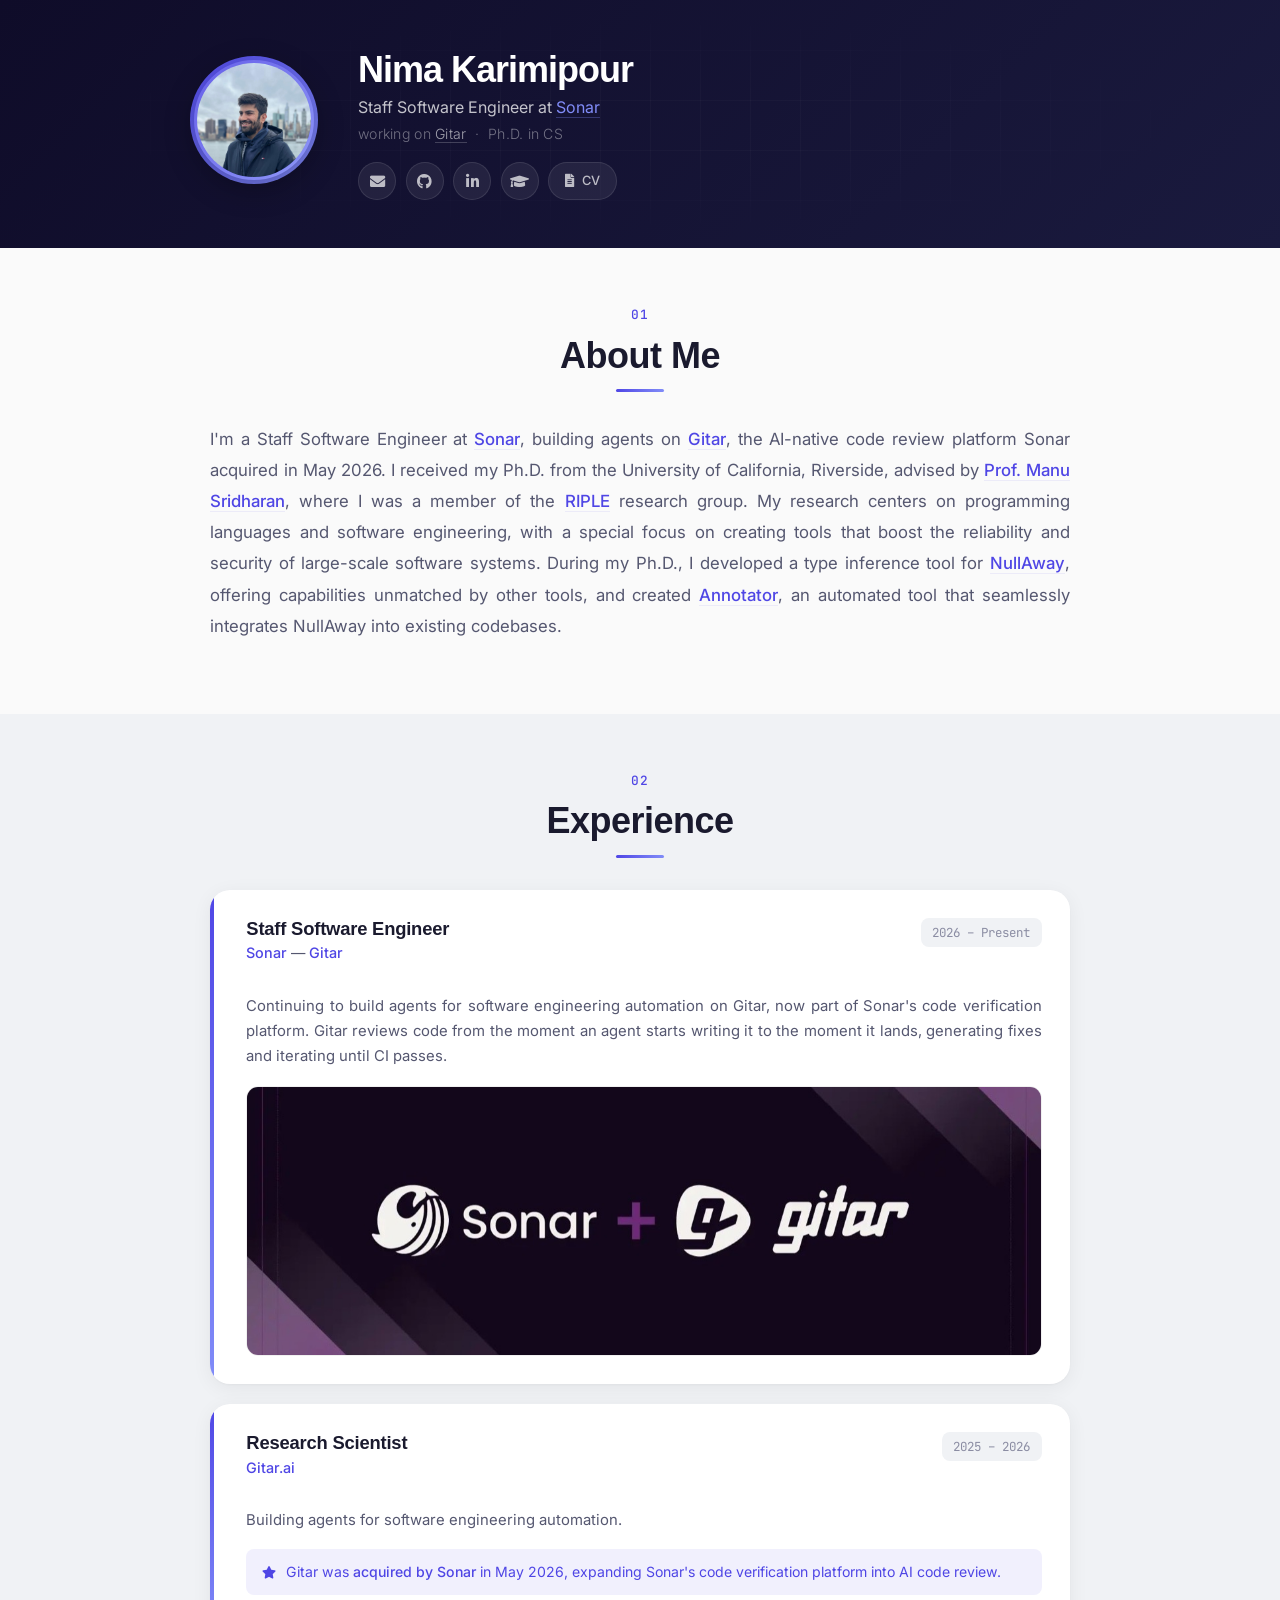
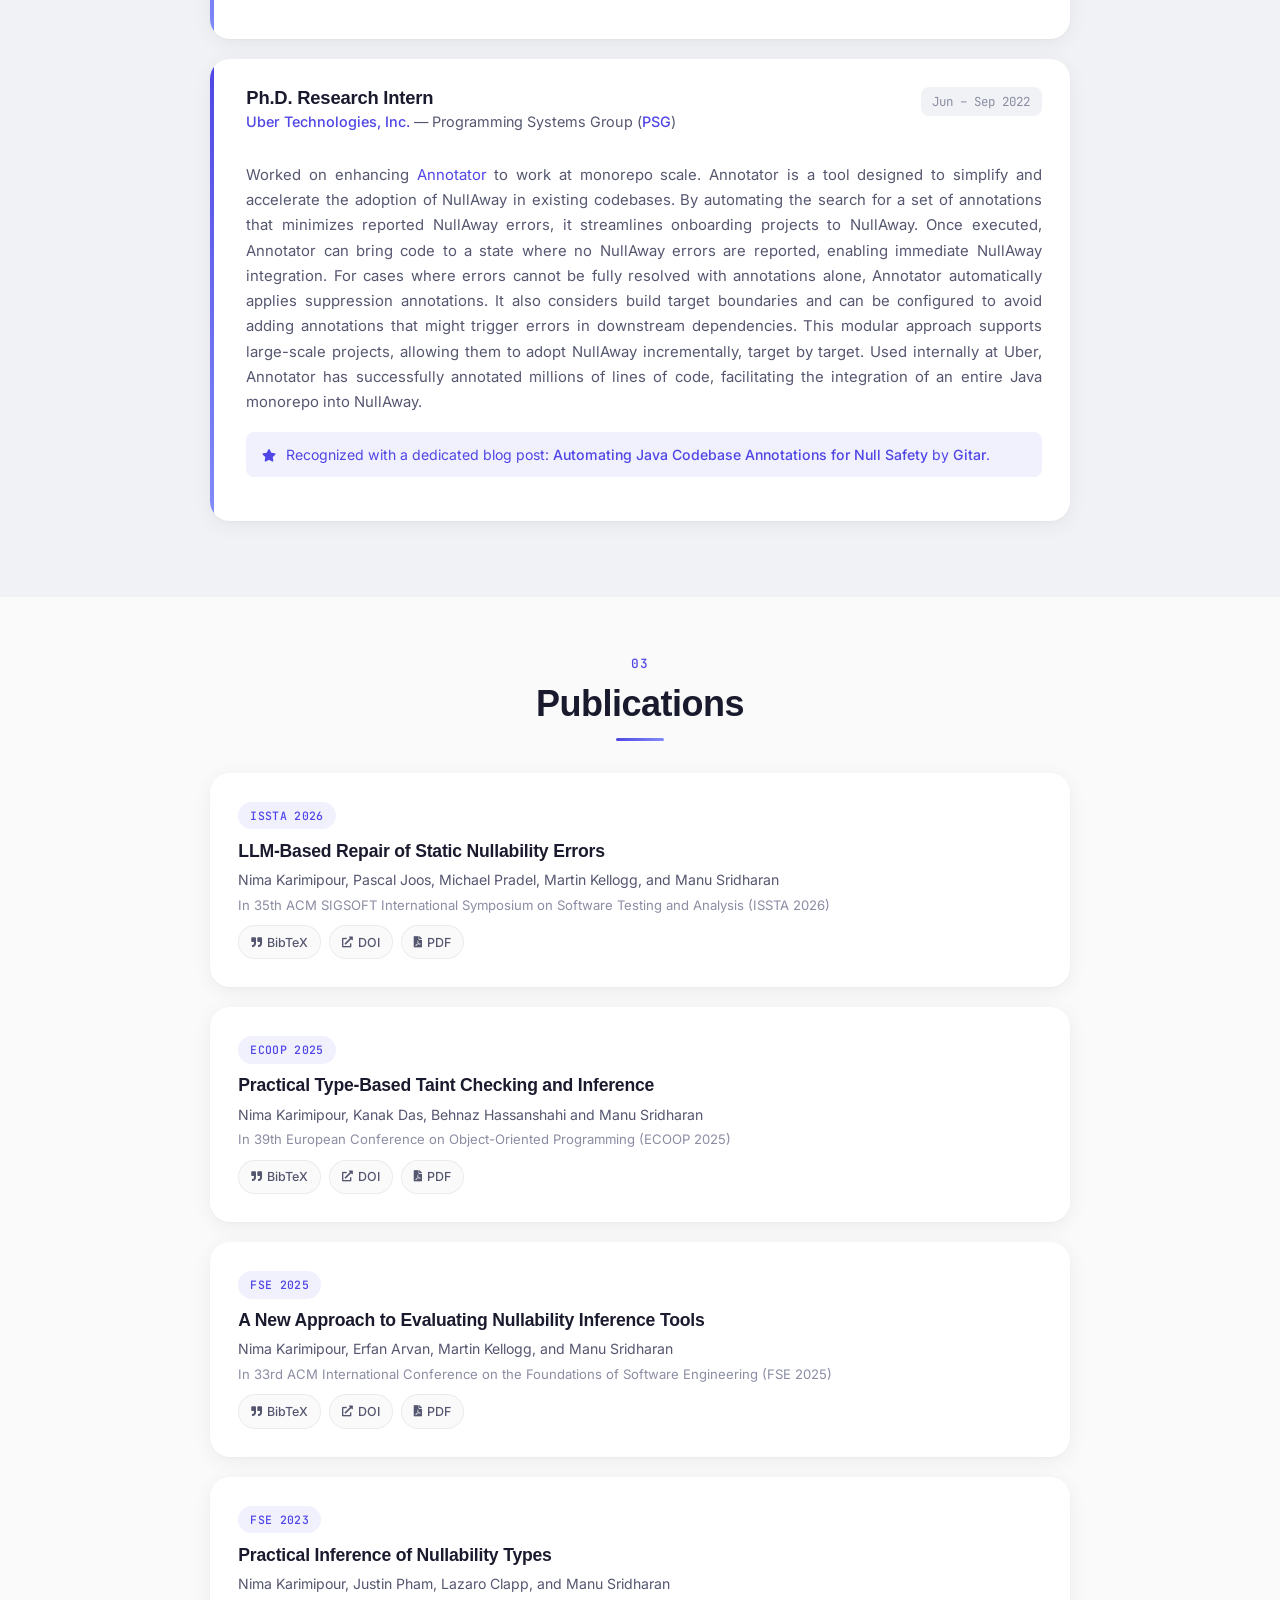
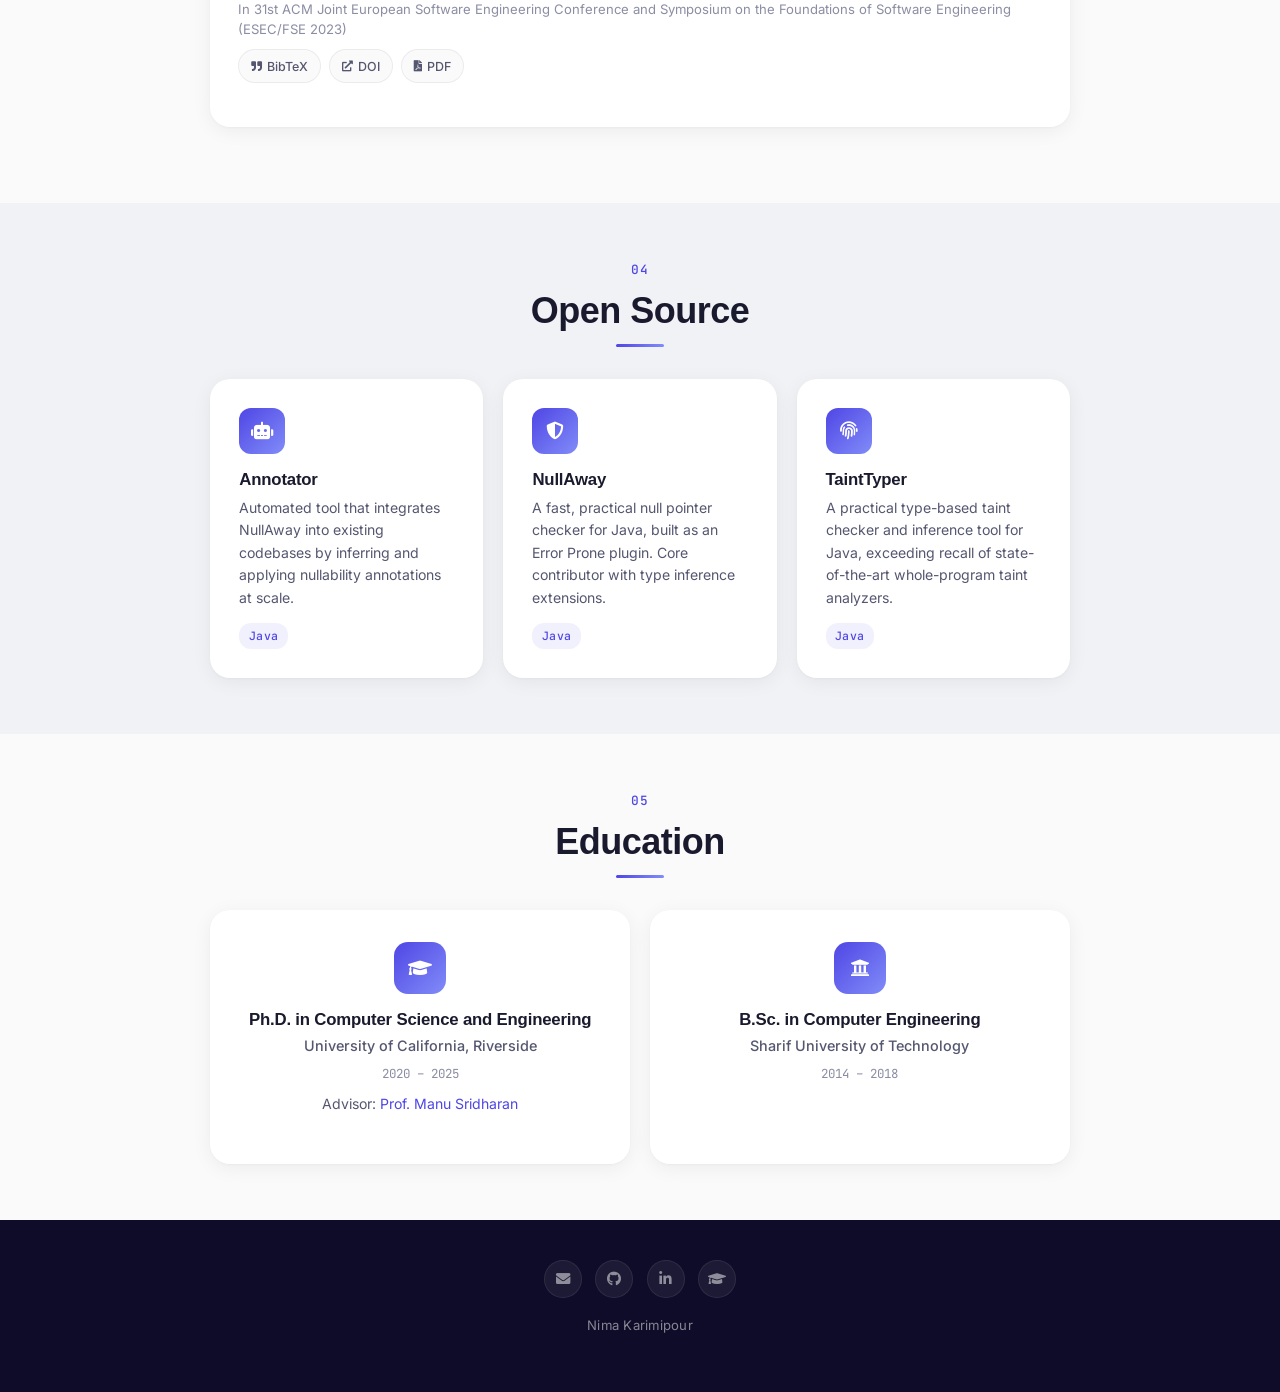
==== commit 9dba8c6e: "use Staff Software Engineer title and update avatar photo Co-Authored-By: Claude Opus 5.5 <noreply@a" ====
--- a/index.html
+++ b/index.html
@@ -6,304 +6,347 @@
   <meta name="keywords"
     content="Static Analysis, Nima, Nima Karimipour, Nima K, Computer Science, Sonar, SonarSource, SonarQube, AI Code Review, Code Verification, Gitar, Gitar.ai, Agents, Uber, Uber Technologies, NullAway, Annotator, NullAwayAnnotator, UCR RIPLE, Prof. Manu Sridharan, Java, Software Engineering">
   <meta charset="UTF-8">
+  <meta http-equiv="X-UA-Compatible" content="IE=edge">
   <meta name="viewport" content="width=device-width, initial-scale=1">
-  <meta name="description" content="Nima Karimipour — Staff Software Engineer at Sonar, building agents on Gitar. Ph.D. in Computer Science from UC Riverside.">
   <title>Nima Karimipour</title>
-  <script>
-    (function () {
-      var t = localStorage.getItem('theme');
-      if (t === 'dark' || (!t && matchMedia('(prefers-color-scheme: dark)').matches)) {
-        document.documentElement.setAttribute('data-theme', 'dark');
-      }
-    })();
-  </script>
   <link rel="preconnect" href="https://fonts.googleapis.com">
   <link rel="preconnect" href="https://fonts.gstatic.com" crossorigin>
-  <link href="https://fonts.googleapis.com/css2?family=Geist:wght@300..700&family=Geist+Mono:wght@400;500&display=swap" rel="stylesheet">
-  <link href="css/redesign.css?ver=4.0.0" rel="stylesheet">
+  <link href="https://fonts.googleapis.com/css2?family=Inter:wght@300;400;500;600;700;800&family=JetBrains+Mono:wght@400;500&display=swap" rel="stylesheet">
+  <link href="css/font-awesome/css/all.min.css?ver=1.2.0" rel="stylesheet">
+  <link href="css/bootstrap.min.css?ver=1.2.0" rel="stylesheet">
+  <link href="css/main.css?ver=3.1.0" rel="stylesheet">
+  <link href="https://unpkg.com/aos@2.3.4/dist/aos.css" rel="stylesheet">
 </head>
 
-<body>
-  <div class="scroll-progress" id="scrollProgress"></div>
-  <div class="bg-glow" aria-hidden="true"><span></span><span></span></div>
-  <div class="grain" aria-hidden="true"></div>
-
-  <div class="layout">
-
-    <!-- Sidebar -->
-    <aside class="sidebar">
-      <div class="side-inner">
-        <div class="avatar-wrap load" style="--d:0ms">
-          <div class="avatar-clip"><img src="images/avatar.jpg" alt="Nima Karimipour" class="avatar" /></div>
-        </div>
-
-        <h1 class="name">
-          <span class="w" style="--i:0">Nima</span>
-          <span class="w dim" style="--i:1">Karimipour</span>
-        </h1>
-
-        <p class="role load" style="--d:350ms">
-          Staff Software Engineer at <a href="https://www.sonarsource.com" target="_blank" rel="noopener noreferrer">Sonar</a>
-        </p>
-        <p class="sub load" style="--d:450ms">
-          Building agents on <a href="https://gitar.ai" target="_blank" rel="noopener noreferrer">Gitar</a>. Ph.D. in Computer Science.
-        </p>
-
-        <nav class="side-nav load" style="--d:550ms" aria-label="Sections">
-          <a href="#about"><span class="nav-num">01</span><span class="nav-line"></span><span class="nav-label">About</span></a>
-          <a href="#experience"><span class="nav-num">02</span><span class="nav-line"></span><span class="nav-label">Experience</span></a>
-          <a href="#publications"><span class="nav-num">03</span><span class="nav-line"></span><span class="nav-label">Publications</span></a>
-          <a href="#projects"><span class="nav-num">04</span><span class="nav-line"></span><span class="nav-label">Open Source</span></a>
-          <a href="#education"><span class="nav-num">05</span><span class="nav-line"></span><span class="nav-label">Education</span></a>
-        </nav>
-
-        <div class="side-bottom load" style="--d:650ms">
-          <div class="socials">
-            <a href="mailto:nima.karimipour@sonarsource.com" class="icon-btn" title="Email" aria-label="Email">
-              <svg viewBox="0 0 24 24" class="stroke"><rect width="20" height="16" x="2" y="4" rx="2"/><path d="m22 7-8.97 5.7a1.94 1.94 0 0 1-2.06 0L2 7"/></svg>
-            </a>
-            <a href="https://github.com/nimakarimipour" target="_blank" rel="noopener noreferrer" class="icon-btn" title="GitHub" aria-label="GitHub">
-              <span class="mask-icon" style="--src:url(/images/github-mark.svg)"></span>
-            </a>
-            <a href="https://www.linkedin.com/in/nima-karimipour-846359144/" target="_blank" rel="noopener noreferrer" class="icon-btn" title="LinkedIn" aria-label="LinkedIn">
-              <span class="mask-icon" style="--src:url(/images/linkedin.svg)"></span>
-            </a>
-            <a href="https://scholar.google.com/citations?user=zPD7PukAAAAJ&hl=en" target="_blank" rel="noopener noreferrer" class="icon-btn" title="Google Scholar" aria-label="Google Scholar">
-              <svg viewBox="0 0 24 24" class="stroke"><path d="M21.42 10.922a1 1 0 0 0-.019-1.838L12.83 5.18a2 2 0 0 0-1.66 0L2.6 9.08a1 1 0 0 0 0 1.832l8.57 3.908a2 2 0 0 0 1.66 0z"/><path d="M22 10v6"/><path d="M6 12.5V16a6 3 0 0 0 12 0v-3.5"/></svg>
-            </a>
-            <button class="icon-btn theme-toggle" id="themeToggle" title="Toggle theme" aria-label="Toggle theme">
-              <svg viewBox="0 0 24 24" class="stroke icon-moon"><path d="M12 3a6 6 0 0 0 9 9 9 9 0 1 1-9-9Z"/></svg>
-              <svg viewBox="0 0 24 24" class="stroke icon-sun"><circle cx="12" cy="12" r="4"/><path d="M12 2v2M12 20v2M4.93 4.93l1.41 1.41M17.66 17.66l1.41 1.41M2 12h2M20 12h2M6.34 17.66l-1.41 1.41M19.07 4.93l-1.41 1.41"/></svg>
-            </button>
-          </div>
-          <a href="files/CV.pdf" target="_blank" class="cv-link">
-            <span>Curriculum Vitae</span>
-            <svg viewBox="0 0 24 24" class="stroke arrow"><path d="M7 7h10v10"/><path d="M7 17 17 7"/></svg>
-          </a>
-        </div>
-      </div>
-    </aside>
-
-    <!-- Main content -->
-    <main class="content">
-
-      <section class="section" id="about">
-        <h2 class="section-title reveal"><span class="num">01</span>About</h2>
-        <p class="lead reveal">
-          I build agents that review, fix, and verify code, and I care about tools that make large-scale
-          software more <em>reliable</em> and <em>secure</em>.
-        </p>
-        <p class="reveal">
-          I'm a Staff Software Engineer at <a href="https://www.sonarsource.com">Sonar</a>, building agents on
-          <a href="https://gitar.ai">Gitar</a>, the AI-native code review platform Sonar acquired in May 2026.
-          I received my Ph.D. from the University of California, Riverside, advised by
-          <a href="https://manu.sridharan.net">Prof. Manu Sridharan</a>, where I was a member of the
-          <a href="https://riple.cs.ucr.edu/">RIPLE</a> research group.
-        </p>
-        <p class="reveal">
-          My research centers on programming languages and software engineering. During my Ph.D., I developed a
-          type inference tool for <a href="https://www.uber.com/blog/nullaway/">NullAway</a>, offering capabilities
-          unmatched by other tools, and created <a href="https://github.com/ucr-riple/NullAwayAnnotator">Annotator</a>,
-          an automated tool that seamlessly integrates NullAway into existing codebases.
-        </p>
-      </section>
-
-      <section class="section" id="experience">
-        <h2 class="section-title reveal"><span class="num">02</span>Experience</h2>
-
-        <ol class="timeline" id="timeline">
-          <span class="timeline-progress" aria-hidden="true"></span>
-
-          <li class="tl-item reveal">
-            <p class="tl-date">2026 — Present</p>
-            <h3 class="tl-role">Staff Software Engineer</h3>
-            <p class="tl-org"><a href="https://www.sonarsource.com">Sonar</a> · <a href="https://gitar.ai">Gitar</a></p>
-            <p>
-              Continuing to build agents for software engineering automation on Gitar, now part of Sonar's
-              code verification platform. Gitar reviews code from the moment an agent starts writing it to the
-              moment it lands, generating fixes and iterating until CI passes.
-            </p>
-            <a href="https://www.sonarsource.com/blog/welcoming-gitar-to-sonar/" target="_blank" rel="noopener noreferrer" class="tl-banner">
-              <img src="images/sonar-gitar.jpg" alt="Sonar + Gitar" loading="lazy" />
-            </a>
-          </li>
-
-          <li class="tl-item reveal">
-            <p class="tl-date">2025 — 2026</p>
-            <h3 class="tl-role">Research Scientist</h3>
-            <p class="tl-org"><a href="https://gitar.ai">Gitar.ai</a></p>
-            <p>Building agents for software engineering automation.</p>
-            <p class="note">
-              Gitar was <a href="https://www.sonarsource.com/company/press-releases/sonar-acquires-gitar/">acquired by Sonar</a>
-              in May 2026, expanding Sonar's code verification platform into AI code review.
-            </p>
-          </li>
-
-          <li class="tl-item reveal">
-            <p class="tl-date">Jun — Sep 2022</p>
-            <h3 class="tl-role">Ph.D. Research Intern</h3>
-            <p class="tl-org"><a href="https://uber.com">Uber Technologies</a> · Programming Systems Group (<a href="https://www.uber.com/fr/en/about/science/">PSG</a>)</p>
-            <p>
-              Worked on enhancing <a href="https://github.com/ucr-riple/NullAwayAnnotator">Annotator</a> to work at
-              monorepo scale. Used internally at Uber, Annotator has annotated millions of lines of code, bringing an
-              entire Java monorepo onto NullAway.
-            </p>
-            <div class="more" id="uberMore">
-              <div class="more-inner">
-                <p>
-                  Annotator simplifies and accelerates the adoption of NullAway in existing codebases. By automating
-                  the search for a set of annotations that minimizes reported NullAway errors, it streamlines
-                  onboarding projects to NullAway. Once executed, Annotator can bring code to a state where no
-                  NullAway errors are reported, enabling immediate integration. For cases where errors cannot be
-                  fully resolved with annotations alone, it automatically applies suppression annotations. It also
-                  considers build target boundaries and can be configured to avoid adding annotations that might
-                  trigger errors in downstream dependencies, so large projects can adopt NullAway incrementally,
-                  target by target.
-                </p>
+<body id="top">
+
+  <!-- Navigation -->
+  <nav class="navbar-fixed" id="navbar">
+    <div class="nav-inner">
+      <a href="#top" class="nav-logo">NK</a>
+      <div class="nav-links">
+        <a href="#about">About</a>
+        <a href="#experience">Experience</a>
+        <a href="#publications">Publications</a>
+        <a href="#projects">Projects</a>
+        <a href="#education">Education</a>
+        <button class="theme-toggle" id="themeToggle" title="Toggle dark mode">
+          <i class="fas fa-moon"></i>
+        </button>
+      </div>
+    </div>
+  </nav>
+
+  <!-- Hero Banner -->
+  <section class="hero-banner" id="hero">
+    <div class="container">
+      <div class="hero-row">
+        <div class="hero-avatar-col">
+          <div class="avatar-ring">
+            <img src="images/avatar.jpg" alt="Nima Karimipour" class="hero-avatar" />
+          </div>
+        </div>
+        <div class="hero-info-col">
+          <h1 class="hero-name">Nima Karimipour</h1>
+          <p class="hero-title">Staff Software Engineer at <a href="https://www.sonarsource.com" target="_blank" rel="noopener noreferrer">Sonar</a></p>
+          <p class="hero-subtitle">working on <a href="https://gitar.ai" target="_blank" rel="noopener noreferrer">Gitar</a> &nbsp;&middot;&nbsp; Ph.D. in CS</p>
+          <div class="hero-links">
+            <a href="mailto:nima.karimipour@sonarsource.com" class="hero-btn" title="Email">
+              <i class="fas fa-envelope"></i>
+            </a>
+            <a href="https://github.com/nimakarimipour" target="_blank" rel="noopener noreferrer" class="hero-btn" title="GitHub">
+              <i class="fab fa-github"></i>
+            </a>
+            <a href="https://www.linkedin.com/in/nima-karimipour-846359144/" target="_blank" rel="noopener noreferrer" class="hero-btn" title="LinkedIn">
+              <i class="fab fa-linkedin-in"></i>
+            </a>
+            <a href="https://scholar.google.com/citations?user=zPD7PukAAAAJ&hl=en" target="_blank" rel="noopener noreferrer" class="hero-btn" title="Google Scholar">
+              <i class="fas fa-graduation-cap"></i>
+            </a>
+            <a href="files/CV.pdf" target="_blank" class="hero-btn hero-btn-outline" title="Download CV">
+              <i class="fas fa-file-alt"></i> <span>CV</span>
+            </a>
+          </div>
+        </div>
+      </div>
+    </div>
+  </section>
+
+  <!-- About Section -->
+  <section class="section" id="about">
+    <div class="container">
+      <div class="section-header" data-aos="fade-up">
+        <span class="section-tag">01</span>
+        <h2 class="section-title">About Me</h2>
+        <div class="section-line"></div>
+      </div>
+      <div class="row justify-content-center" data-aos="fade-up" data-aos-delay="100">
+        <div class="col-lg-10">
+          <p class="about-text">
+            I'm a Staff Software Engineer at <a href="https://www.sonarsource.com">Sonar</a>, building agents on
+            <a href="https://gitar.ai">Gitar</a>, the AI-native code review platform Sonar acquired in May 2026.
+            I received my Ph.D. from the University of California, Riverside, advised by <a
+              href="https://manu.sridharan.net">Prof. Manu Sridharan</a>, where I was a member of the <a
+              href="https://riple.cs.ucr.edu/">RIPLE</a> research group. My research centers on programming
+            languages and software engineering, with a special focus on creating tools that boost the reliability
+            and security of large-scale software systems. During my Ph.D., I developed a type inference tool
+            for <a href="https://www.uber.com/blog/nullaway/">NullAway</a>, offering capabilities unmatched by other
+            tools, and created <a href="https://github.com/ucr-riple/NullAwayAnnotator">Annotator</a>, an automated
+            tool that seamlessly integrates NullAway into existing codebases.
+          </p>
+        </div>
+      </div>
+    </div>
+  </section>
+
+  <!-- Experience Section -->
+  <section class="section section-alt" id="experience">
+    <div class="container">
+      <div class="section-header" data-aos="fade-up">
+        <span class="section-tag">02</span>
+        <h2 class="section-title">Experience</h2>
+        <div class="section-line"></div>
+      </div>
+      <div class="row justify-content-center">
+        <div class="col-lg-10">
+          <div class="exp-card" data-aos="fade-up" data-aos-delay="100">
+            <div class="exp-card-accent"></div>
+            <div class="exp-card-content">
+              <div class="exp-header">
+                <div>
+                  <h3 class="exp-role">Staff Software Engineer</h3>
+                  <p class="exp-company"><a href="https://www.sonarsource.com">Sonar</a> &mdash; <a href="https://gitar.ai">Gitar</a></p>
+                </div>
+                <span class="exp-date">2026 &ndash; Present</span>
               </div>
-            </div>
-            <button class="text-btn more-btn" data-target="uberMore" aria-expanded="false">
-              <span class="more-label">Read more</span>
-              <svg viewBox="0 0 24 24" class="stroke chev"><path d="m6 9 6 6 6-6"/></svg>
-            </button>
-            <p class="note">
-              Featured in <a href="https://gitar.ai/blog/automating-java-codebase-annotations-for-null-safety">Automating Java Codebase Annotations for Null Safety</a>
-              by <a href="https://gitar.ai/">Gitar</a>.
-            </p>
-          </li>
-        </ol>
-      </section>
-
-      <section class="section" id="publications">
-        <h2 class="section-title reveal"><span class="num">03</span>Publications</h2>
-
-        <ul class="pubs">
-          <li class="pub reveal">
-            <span class="pub-venue">ISSTA '26</span>
-            <div>
-              <h3 class="pub-title">LLM-Based Repair of Static Nullability Errors</h3>
-              <p class="pub-authors"><span class="me">Nima Karimipour</span>, Pascal Joos, Michael Pradel, Martin Kellogg, and Manu Sridharan</p>
-              <p class="pub-detail">35th ACM SIGSOFT International Symposium on Software Testing and Analysis</p>
-              <div class="pub-links">
-                <a href="https://arxiv.org/pdf/2507.20674">PDF</a>
-                <a href="https://arxiv.org/abs/2507.20674">DOI</a>
-                <a href="files/papers/issta2026-llm-nullability-repair.bib">BibTeX</a>
+              <p class="exp-desc">
+                Continuing to build agents for software engineering automation on Gitar, now part of Sonar's
+                code verification platform. Gitar reviews code from the moment an agent starts writing it to the
+                moment it lands, generating fixes and iterating until CI passes.
+              </p>
+              <a href="https://www.sonarsource.com/blog/welcoming-gitar-to-sonar/" target="_blank" rel="noopener noreferrer" class="exp-banner">
+                <img src="images/sonar-gitar.jpg" alt="Sonar + Gitar" loading="lazy" />
+              </a>
+            </div>
+          </div>
+
+          <div class="exp-card" data-aos="fade-up" data-aos-delay="200">
+            <div class="exp-card-accent"></div>
+            <div class="exp-card-content">
+              <div class="exp-header">
+                <div>
+                  <h3 class="exp-role">Research Scientist</h3>
+                  <p class="exp-company"><a href="https://gitar.ai">Gitar.ai</a></p>
+                </div>
+                <span class="exp-date">2025 &ndash; 2026</span>
               </div>
-            </div>
-          </li>
-
-          <li class="pub reveal">
-            <span class="pub-venue">ECOOP '25</span>
-            <div>
-              <h3 class="pub-title">Practical Type-Based Taint Checking and Inference</h3>
-              <p class="pub-authors"><span class="me">Nima Karimipour</span>, Kanak Das, Behnaz Hassanshahi, and Manu Sridharan</p>
-              <p class="pub-detail">39th European Conference on Object-Oriented Programming</p>
-              <div class="pub-links">
-                <a href="files/papers/ecoop2025-taint-inference.pdf">PDF</a>
-                <a href="https://arxiv.org/abs/2504.18529">DOI</a>
-                <a href="files/papers/ecoop2025-taint-inference.bib">BibTeX</a>
+              <p class="exp-desc">Building agents for software engineering automation.</p>
+              <p class="exp-highlight">
+                <i class="fas fa-star"></i>
+                Gitar was <a href="https://www.sonarsource.com/company/press-releases/sonar-acquires-gitar/">acquired by Sonar</a> in May 2026, expanding Sonar's code verification platform into AI code review.
+              </p>
+            </div>
+          </div>
+
+          <div class="exp-card" data-aos="fade-up" data-aos-delay="300">
+            <div class="exp-card-accent"></div>
+            <div class="exp-card-content">
+              <div class="exp-header">
+                <div>
+                  <h3 class="exp-role">Ph.D. Research Intern</h3>
+                  <p class="exp-company"><a href="https://uber.com">Uber Technologies, Inc.</a> &mdash; Programming Systems Group (<a href="https://www.uber.com/fr/en/about/science/">PSG</a>)</p>
+                </div>
+                <span class="exp-date">Jun &ndash; Sep 2022</span>
               </div>
-            </div>
-          </li>
-
-          <li class="pub reveal">
-            <span class="pub-venue">FSE '25</span>
-            <div>
-              <h3 class="pub-title">A New Approach to Evaluating Nullability Inference Tools</h3>
-              <p class="pub-authors"><span class="me">Nima Karimipour</span>, Erfan Arvan, Martin Kellogg, and Manu Sridharan</p>
-              <p class="pub-detail">33rd ACM International Conference on the Foundations of Software Engineering</p>
-              <div class="pub-links">
-                <a href="files/papers/fse2025-nullability-comparison.pdf">PDF</a>
-                <a href="http://dx.doi.org/10.1145/3715732">DOI</a>
-                <a href="files/papers/fse2025-nullability-comparison.bib">BibTeX</a>
-              </div>
-            </div>
-          </li>
-
-          <li class="pub reveal">
-            <span class="pub-venue">FSE '23</span>
-            <div>
-              <h3 class="pub-title">Practical Inference of Nullability Types</h3>
-              <p class="pub-authors"><span class="me">Nima Karimipour</span>, Justin Pham, Lazaro Clapp, and Manu Sridharan</p>
-              <p class="pub-detail">31st ACM Joint European Software Engineering Conference and Symposium on the Foundations of Software Engineering</p>
-              <div class="pub-links">
-                <a href="https://manu.sridharan.net/files/FSE23Practical.pdf">PDF</a>
-                <a href="http://dx.doi.org/10.1145/3611643.3616326">DOI</a>
-                <a href="https://manu.sridharan.net/pubs_bib.html#karimipour23practical">BibTeX</a>
-                <button class="text-btn talk-btn" id="talkBtn">
-                  <svg viewBox="0 0 24 24" class="fill play"><polygon points="7 4 20 12 7 20 7 4"/></svg>
-                  Watch the talk
-                </button>
-              </div>
-              <div class="talk-embed" id="talkEmbed"></div>
-            </div>
-          </li>
-        </ul>
-      </section>
-
-      <section class="section" id="projects">
-        <h2 class="section-title reveal"><span class="num">04</span>Open Source</h2>
-
-        <div class="cards">
-          <a href="https://github.com/ucr-riple/NullAwayAnnotator" target="_blank" rel="noopener noreferrer" class="card reveal">
-            <div class="card-top">
-              <h3 class="card-name">Annotator</h3>
-              <svg viewBox="0 0 24 24" class="stroke arrow"><path d="M7 7h10v10"/><path d="M7 17 17 7"/></svg>
-            </div>
-            <p>Integrates NullAway into existing codebases by inferring and applying nullability annotations at scale.</p>
-            <span class="tag">Java</span>
-          </a>
-
-          <a href="https://github.com/uber/NullAway" target="_blank" rel="noopener noreferrer" class="card reveal">
-            <div class="card-top">
-              <h3 class="card-name">NullAway</h3>
-              <svg viewBox="0 0 24 24" class="stroke arrow"><path d="M7 7h10v10"/><path d="M7 17 17 7"/></svg>
-            </div>
-            <p>A fast, practical null pointer checker for Java, built as an Error Prone plugin. Core contributor with type inference extensions.</p>
-            <span class="tag">Java</span>
-          </a>
-
-          <a href="https://github.com/ucr-riple/TaintTyper" target="_blank" rel="noopener noreferrer" class="card reveal">
-            <div class="card-top">
-              <h3 class="card-name">TaintTyper</h3>
-              <svg viewBox="0 0 24 24" class="stroke arrow"><path d="M7 7h10v10"/><path d="M7 17 17 7"/></svg>
-            </div>
-            <p>Type-based taint checking and inference for Java, exceeding the recall of state-of-the-art whole-program analyzers.</p>
-            <span class="tag">Java</span>
-          </a>
-        </div>
-      </section>
-
-      <section class="section" id="education">
-        <h2 class="section-title reveal"><span class="num">05</span>Education</h2>
-
-        <ul class="edu">
-          <li class="edu-item reveal">
-            <div>
+              <p class="exp-desc">
+                Worked on enhancing <a href="https://github.com/ucr-riple/NullAwayAnnotator">Annotator</a> to work at
+                monorepo scale. Annotator is a tool designed to simplify and accelerate the adoption of NullAway in
+                existing codebases. By automating the search for a set of annotations that minimizes reported NullAway
+                errors, it streamlines onboarding projects to NullAway. Once executed, Annotator can bring code to a
+                state where no NullAway errors are reported, enabling immediate NullAway integration. For cases where
+                errors cannot be fully resolved with annotations alone, Annotator automatically applies suppression
+                annotations. It also considers build target boundaries and can be configured to avoid adding
+                annotations that might trigger errors in downstream dependencies. This modular approach supports
+                large-scale projects, allowing them to adopt NullAway incrementally, target by target. Used internally
+                at Uber, Annotator has successfully annotated millions of lines of code, facilitating the integration
+                of an entire Java monorepo into NullAway.
+              </p>
+              <p class="exp-highlight">
+                <i class="fas fa-star"></i>
+                Recognized with a dedicated blog post: <a href="https://gitar.ai/blog/automating-java-codebase-annotations-for-null-safety">Automating Java Codebase Annotations for Null Safety</a> by <a href="https://gitar.ai/">Gitar</a>.
+              </p>
+            </div>
+          </div>
+        </div>
+      </div>
+    </div>
+  </section>
+
+  <!-- Publications Section -->
+  <section class="section" id="publications">
+    <div class="container">
+      <div class="section-header" data-aos="fade-up">
+        <span class="section-tag">03</span>
+        <h2 class="section-title">Publications</h2>
+        <div class="section-line"></div>
+      </div>
+      <div class="row justify-content-center">
+        <div class="col-lg-10">
+
+          <div class="pub-card" data-aos="fade-up" data-aos-delay="100">
+            <div class="pub-venue-badge">ISSTA 2026</div>
+            <h3 class="pub-title">LLM-Based Repair of Static Nullability Errors</h3>
+            <p class="pub-authors">Nima Karimipour, Pascal Joos, Michael Pradel, Martin Kellogg, and Manu Sridharan</p>
+            <p class="pub-venue-detail">In 35th ACM SIGSOFT International Symposium on Software Testing and Analysis (ISSTA 2026)</p>
+            <div class="pub-links">
+              <a href="files/papers/issta2026-llm-nullability-repair.bib" class="pub-link"><i class="fas fa-quote-right"></i> BibTeX</a>
+              <a href="https://arxiv.org/abs/2507.20674" class="pub-link"><i class="fas fa-external-link-alt"></i> DOI</a>
+              <a href="https://arxiv.org/pdf/2507.20674" class="pub-link"><i class="fas fa-file-pdf"></i> PDF</a>
+            </div>
+          </div>
+
+          <div class="pub-card" data-aos="fade-up" data-aos-delay="150">
+            <div class="pub-venue-badge">ECOOP 2025</div>
+            <h3 class="pub-title">Practical Type-Based Taint Checking and Inference</h3>
+            <p class="pub-authors">Nima Karimipour, Kanak Das, Behnaz Hassanshahi and Manu Sridharan</p>
+            <p class="pub-venue-detail">In 39th European Conference on Object-Oriented Programming (ECOOP 2025)</p>
+            <div class="pub-links">
+              <a href="files/papers/ecoop2025-taint-inference.bib" class="pub-link"><i class="fas fa-quote-right"></i> BibTeX</a>
+              <a href="https://arxiv.org/abs/2504.18529" class="pub-link"><i class="fas fa-external-link-alt"></i> DOI</a>
+              <a href="files/papers/ecoop2025-taint-inference.pdf" class="pub-link"><i class="fas fa-file-pdf"></i> PDF</a>
+            </div>
+          </div>
+
+          <div class="pub-card" data-aos="fade-up" data-aos-delay="200">
+            <div class="pub-venue-badge">FSE 2025</div>
+            <h3 class="pub-title">A New Approach to Evaluating Nullability Inference Tools</h3>
+            <p class="pub-authors">Nima Karimipour, Erfan Arvan, Martin Kellogg, and Manu Sridharan</p>
+            <p class="pub-venue-detail">In 33rd ACM International Conference on the Foundations of Software Engineering (FSE 2025)</p>
+            <div class="pub-links">
+              <a href="files/papers/fse2025-nullability-comparison.bib" class="pub-link"><i class="fas fa-quote-right"></i> BibTeX</a>
+              <a href="http://dx.doi.org/10.1145/3715732" class="pub-link"><i class="fas fa-external-link-alt"></i> DOI</a>
+              <a href="files/papers/fse2025-nullability-comparison.pdf" class="pub-link"><i class="fas fa-file-pdf"></i> PDF</a>
+            </div>
+          </div>
+
+          <div class="pub-card" data-aos="fade-up" data-aos-delay="250">
+            <div class="pub-venue-badge">FSE 2023</div>
+            <h3 class="pub-title">Practical Inference of Nullability Types</h3>
+            <p class="pub-authors">Nima Karimipour, Justin Pham, Lazaro Clapp, and Manu Sridharan</p>
+            <p class="pub-venue-detail">In 31st ACM Joint European Software Engineering Conference and Symposium on the Foundations of Software Engineering (ESEC/FSE 2023)</p>
+            <div class="pub-links">
+              <a href="https://manu.sridharan.net/pubs_bib.html#karimipour23practical" class="pub-link"><i class="fas fa-quote-right"></i> BibTeX</a>
+              <a href="http://dx.doi.org/10.1145/3611643.3616326" class="pub-link"><i class="fas fa-external-link-alt"></i> DOI</a>
+              <a href="https://manu.sridharan.net/files/FSE23Practical.pdf" class="pub-link"><i class="fas fa-file-pdf"></i> PDF</a>
+            </div>
+            <div class="pub-talk" id="presentation-embed-39014105"></div>
+            <script src="https://slideslive.com/embed_presentation.js"></script>
+            <script>
+              document.addEventListener("DOMContentLoaded", function () {
+                new SlidesLiveEmbed("presentation-embed-39014105", {
+                  presentationId: "39014105",
+                  autoPlay: false,
+                  verticalEnabled: true,
+                });
+              });
+            </script>
+          </div>
+
+        </div>
+      </div>
+    </div>
+  </section>
+
+  <!-- Projects Section -->
+  <section class="section section-alt" id="projects">
+    <div class="container">
+      <div class="section-header" data-aos="fade-up">
+        <span class="section-tag">04</span>
+        <h2 class="section-title">Open Source</h2>
+        <div class="section-line"></div>
+      </div>
+      <div class="row justify-content-center">
+        <div class="col-lg-10">
+          <div class="project-grid">
+
+            <a href="https://github.com/ucr-riple/NullAwayAnnotator" target="_blank" rel="noopener noreferrer" class="project-card" data-aos="fade-up" data-aos-delay="100">
+              <div class="project-icon"><i class="fas fa-robot"></i></div>
+              <h3 class="project-name">Annotator</h3>
+              <p class="project-desc">Automated tool that integrates NullAway into existing codebases by inferring and applying nullability annotations at scale.</p>
+              <span class="project-tag">Java</span>
+            </a>
+
+            <a href="https://github.com/uber/NullAway" target="_blank" rel="noopener noreferrer" class="project-card" data-aos="fade-up" data-aos-delay="200">
+              <div class="project-icon"><i class="fas fa-shield-alt"></i></div>
+              <h3 class="project-name">NullAway</h3>
+              <p class="project-desc">A fast, practical null pointer checker for Java, built as an Error Prone plugin. Core contributor with type inference extensions.</p>
+              <span class="project-tag">Java</span>
+            </a>
+
+            <a href="https://github.com/ucr-riple/TaintTyper" target="_blank" rel="noopener noreferrer" class="project-card" data-aos="fade-up" data-aos-delay="300">
+              <div class="project-icon"><i class="fas fa-fingerprint"></i></div>
+              <h3 class="project-name">TaintTyper</h3>
+              <p class="project-desc">A practical type-based taint checker and inference tool for Java, exceeding recall of state-of-the-art whole-program taint analyzers.</p>
+              <span class="project-tag">Java</span>
+            </a>
+
+          </div>
+        </div>
+      </div>
+    </div>
+  </section>
+
+  <!-- Education Section -->
+  <section class="section" id="education">
+    <div class="container">
+      <div class="section-header" data-aos="fade-up">
+        <span class="section-tag">05</span>
+        <h2 class="section-title">Education</h2>
+        <div class="section-line"></div>
+      </div>
+      <div class="row justify-content-center">
+        <div class="col-lg-10">
+          <div class="edu-grid">
+
+            <div class="edu-card" data-aos="fade-up" data-aos-delay="100">
+              <div class="edu-icon"><i class="fas fa-graduation-cap"></i></div>
               <h3 class="edu-degree">Ph.D. in Computer Science and Engineering</h3>
               <p class="edu-school"><a href="https://www.ucr.edu/">University of California, Riverside</a></p>
+              <p class="edu-date">2020 &ndash; 2025</p>
               <p class="edu-detail">Advisor: <a href="https://manu.sridharan.net/">Prof. Manu Sridharan</a></p>
             </div>
-            <span class="edu-date">2020 — 2025</span>
-          </li>
-          <li class="edu-item reveal">
-            <div>
+
+            <div class="edu-card" data-aos="fade-up" data-aos-delay="200">
+              <div class="edu-icon"><i class="fas fa-university"></i></div>
               <h3 class="edu-degree">B.Sc. in Computer Engineering</h3>
               <p class="edu-school"><a href="https://en.sharif.edu">Sharif University of Technology</a></p>
-            </div>
-            <span class="edu-date">2014 — 2018</span>
-          </li>
-        </ul>
-      </section>
-
-      <footer class="footer reveal">
-        <span>© 2026 Nima Karimipour</span>
-        <a href="#about" class="to-top">Back to top ↑</a>
-      </footer>
-    </main>
-  </div>
-
-  <script src="scripts/redesign.js?ver=4.0.0"></script>
+              <p class="edu-date">2014 &ndash; 2018</p>
+            </div>
+
+          </div>
+        </div>
+      </div>
+    </div>
+  </section>
+
+  <!-- Footer -->
+  <footer class="site-footer">
+    <div class="container">
+      <div class="footer-content">
+        <div class="footer-links">
+          <a href="mailto:nima.karimipour@sonarsource.com" title="Email"><i class="fas fa-envelope"></i></a>
+          <a href="https://github.com/nimakarimipour" target="_blank" rel="noopener noreferrer" title="GitHub"><i class="fab fa-github"></i></a>
+          <a href="https://www.linkedin.com/in/nima-karimipour-846359144/" target="_blank" rel="noopener noreferrer" title="LinkedIn"><i class="fab fa-linkedin-in"></i></a>
+          <a href="https://scholar.google.com/citations?user=zPD7PukAAAAJ&hl=en" target="_blank" rel="noopener noreferrer" title="Google Scholar"><i class="fas fa-graduation-cap"></i></a>
+        </div>
+        <p class="footer-text">Nima Karimipour</p>
+      </div>
+    </div>
+  </footer>
+
+  <script src="scripts/bootstrap.bundle.min.js?ver=1.2.0"></script>
+  <script src="https://unpkg.com/aos@2.3.4/dist/aos.js"></script>
+  <script src="scripts/main.js?ver=3.1.0"></script>
 </body>
 
 </html>
--- a/css/main.css
+++ b/css/main.css
@@ -0,0 +1,869 @@
+/* ======================================================
+   NIMA KARIMIPOUR — Personal Website
+   Modern, clean, professional design
+   ====================================================== */
+
+/* --- Reset & Base --- */
+*, *::before, *::after {
+  margin: 0;
+  padding: 0;
+  box-sizing: border-box;
+}
+
+:root {
+  --color-bg: #fafafa;
+  --color-bg-alt: #f0f2f5;
+  --color-surface: #ffffff;
+  --color-text: #1a1a2e;
+  --color-text-secondary: #555770;
+  --color-text-muted: #8b8da3;
+  --color-accent: #4f46e5;
+  --color-accent-light: #818cf8;
+  --color-accent-bg: rgba(79, 70, 229, 0.08);
+  --color-border: rgba(0, 0, 0, 0.06);
+  --color-dark: #0f0c29;
+  --color-dark-mid: #1a1a3e;
+  --font-sans: 'Inter', -apple-system, BlinkMacSystemFont, 'Segoe UI', sans-serif;
+  --font-mono: 'JetBrains Mono', 'Fira Code', monospace;
+  --radius-sm: 8px;
+  --radius-md: 12px;
+  --radius-lg: 20px;
+  --shadow-sm: 0 1px 3px rgba(0, 0, 0, 0.04), 0 1px 2px rgba(0, 0, 0, 0.06);
+  --shadow-md: 0 4px 20px rgba(0, 0, 0, 0.06), 0 1px 3px rgba(0, 0, 0, 0.04);
+  --shadow-lg: 0 10px 40px rgba(0, 0, 0, 0.08), 0 2px 6px rgba(0, 0, 0, 0.04);
+  --transition-fast: 0.2s cubic-bezier(0.4, 0, 0.2, 1);
+  --transition-smooth: 0.4s cubic-bezier(0.4, 0, 0.2, 1);
+}
+
+/* --- Dark Mode --- */
+[data-theme="dark"] {
+  --color-bg: #0f0f1a;
+  --color-bg-alt: #161625;
+  --color-surface: #1c1c30;
+  --color-text: #e4e4ef;
+  --color-text-secondary: #a0a0bb;
+  --color-text-muted: #6b6b85;
+  --color-accent: #818cf8;
+  --color-accent-light: #a5b4fc;
+  --color-accent-bg: rgba(129, 140, 248, 0.12);
+  --color-border: rgba(255, 255, 255, 0.08);
+  --color-dark: #08081a;
+  --color-dark-mid: #0e0e24;
+  --shadow-sm: 0 1px 3px rgba(0, 0, 0, 0.2), 0 1px 2px rgba(0, 0, 0, 0.3);
+  --shadow-md: 0 4px 20px rgba(0, 0, 0, 0.25), 0 1px 3px rgba(0, 0, 0, 0.2);
+  --shadow-lg: 0 10px 40px rgba(0, 0, 0, 0.35), 0 2px 6px rgba(0, 0, 0, 0.2);
+}
+
+[data-theme="dark"] .navbar-fixed.visible {
+  background: rgba(15, 15, 26, 0.85);
+}
+
+[data-theme="dark"] .nav-logo {
+  color: var(--color-text) !important;
+}
+
+[data-theme="dark"] .nav-links a {
+  color: var(--color-text-secondary) !important;
+}
+
+[data-theme="dark"] .nav-links a:hover {
+  color: var(--color-text) !important;
+}
+
+html {
+  scroll-behavior: smooth;
+  -webkit-font-smoothing: antialiased;
+  -moz-osx-font-smoothing: grayscale;
+}
+
+body {
+  font-family: var(--font-sans);
+  background-color: var(--color-bg);
+  color: var(--color-text);
+  line-height: 1.7;
+  font-size: 16px;
+  overflow-x: hidden;
+}
+
+a {
+  color: var(--color-accent);
+  text-decoration: none;
+  transition: color var(--transition-fast);
+}
+
+a:hover {
+  color: var(--color-accent-light);
+}
+
+/* --- Navigation --- */
+.navbar-fixed {
+  position: fixed;
+  top: 0;
+  left: 0;
+  right: 0;
+  z-index: 1000;
+  padding: 0 2rem;
+  transform: translateY(-100%);
+  transition: transform var(--transition-smooth), background var(--transition-smooth), box-shadow var(--transition-smooth);
+}
+
+.navbar-fixed.visible {
+  transform: translateY(0);
+  background: rgba(255, 255, 255, 0.85);
+  backdrop-filter: blur(20px) saturate(180%);
+  -webkit-backdrop-filter: blur(20px) saturate(180%);
+  box-shadow: 0 1px 0 var(--color-border), var(--shadow-sm);
+}
+
+.nav-inner {
+  max-width: 1100px;
+  margin: 0 auto;
+  display: flex;
+  align-items: center;
+  justify-content: space-between;
+  height: 56px;
+}
+
+.nav-logo {
+  font-weight: 800;
+  font-size: 1.25rem;
+  color: var(--color-text) !important;
+  letter-spacing: -0.5px;
+}
+
+.nav-links {
+  display: flex;
+  gap: 2rem;
+}
+
+.nav-links a {
+  font-size: 0.875rem;
+  font-weight: 500;
+  color: var(--color-text-secondary) !important;
+  letter-spacing: 0.01em;
+  position: relative;
+  padding: 4px 0;
+}
+
+.nav-links a::after {
+  content: '';
+  position: absolute;
+  bottom: 0;
+  left: 0;
+  width: 0;
+  height: 2px;
+  background: var(--color-accent);
+  border-radius: 1px;
+  transition: width var(--transition-fast);
+}
+
+.nav-links a:hover::after {
+  width: 100%;
+}
+
+.nav-links a:hover {
+  color: var(--color-text) !important;
+}
+
+/* --- Hero Banner (compact) --- */
+.hero-banner {
+  background: linear-gradient(135deg, var(--color-dark), var(--color-dark-mid));
+  padding: 3rem 2rem;
+  position: relative;
+  overflow: hidden;
+}
+
+.hero-banner::before {
+  content: '';
+  position: absolute;
+  inset: 0;
+  background-image:
+    linear-gradient(rgba(255, 255, 255, 0.025) 1px, transparent 1px),
+    linear-gradient(90deg, rgba(255, 255, 255, 0.025) 1px, transparent 1px);
+  background-size: 50px 50px;
+  mask-image: radial-gradient(ellipse 70% 70% at 50% 50%, black 20%, transparent 70%);
+  -webkit-mask-image: radial-gradient(ellipse 70% 70% at 50% 50%, black 20%, transparent 70%);
+  pointer-events: none;
+}
+
+.hero-row {
+  display: flex;
+  align-items: center;
+  gap: 2.5rem;
+  max-width: 900px;
+  margin: 0 auto;
+  position: relative;
+  z-index: 1;
+}
+
+.hero-avatar-col {
+  flex-shrink: 0;
+}
+
+.avatar-ring {
+  position: relative;
+  display: inline-block;
+  padding: 4px;
+  border-radius: 50%;
+  background: linear-gradient(135deg, var(--color-accent), var(--color-accent-light), #c084fc, var(--color-accent));
+  background-size: 300% 300%;
+  animation: ring-shimmer 4s ease infinite;
+}
+
+@keyframes ring-shimmer {
+  0%, 100% { background-position: 0% 50%; }
+  50% { background-position: 100% 50%; }
+}
+
+.hero-avatar {
+  width: 120px;
+  height: 120px;
+  border-radius: 50%;
+  object-fit: cover;
+  border: 3px solid rgba(255, 255, 255, 0.12);
+  box-shadow: 0 8px 30px rgba(0, 0, 0, 0.3);
+  display: block;
+}
+
+.hero-info-col {
+  min-width: 0;
+}
+
+.hero-name {
+  font-size: clamp(1.75rem, 3.5vw, 2.25rem);
+  font-weight: 800;
+  color: #ffffff;
+  letter-spacing: -1px;
+  margin-bottom: 0.15rem;
+  line-height: 1.2;
+}
+
+.hero-title {
+  font-size: 1rem;
+  color: rgba(255, 255, 255, 0.75);
+  font-weight: 400;
+  margin-bottom: 0.1rem;
+}
+
+.hero-title a {
+  color: var(--color-accent-light);
+  border-bottom: 1px solid rgba(129, 140, 248, 0.3);
+  transition: border-color var(--transition-fast), color var(--transition-fast);
+}
+
+.hero-title a:hover {
+  color: #c4b5fd;
+  border-color: rgba(196, 181, 253, 0.5);
+}
+
+.hero-subtitle {
+  font-size: 0.88rem;
+  color: rgba(255, 255, 255, 0.4);
+  font-weight: 300;
+  margin-bottom: 1rem;
+  letter-spacing: 0.02em;
+}
+
+.hero-subtitle a {
+  color: rgba(255, 255, 255, 0.6);
+  border-bottom: 1px solid rgba(255, 255, 255, 0.2);
+  transition: border-color var(--transition-fast), color var(--transition-fast);
+}
+
+.hero-subtitle a:hover {
+  color: var(--color-accent-light);
+  border-color: rgba(129, 140, 248, 0.5);
+}
+
+/* --- Hero Buttons --- */
+.hero-links {
+  display: flex;
+  align-items: center;
+  gap: 0.6rem;
+  flex-wrap: wrap;
+}
+
+.hero-btn {
+  display: inline-flex;
+  align-items: center;
+  justify-content: center;
+  width: 38px;
+  height: 38px;
+  border-radius: 50%;
+  background: rgba(255, 255, 255, 0.07);
+  border: 1px solid rgba(255, 255, 255, 0.1);
+  color: rgba(255, 255, 255, 0.7) !important;
+  font-size: 0.95rem;
+  transition: all var(--transition-fast);
+}
+
+.hero-btn:hover {
+  background: rgba(255, 255, 255, 0.15);
+  border-color: rgba(255, 255, 255, 0.22);
+  color: #ffffff !important;
+  transform: translateY(-2px);
+  box-shadow: 0 6px 20px rgba(0, 0, 0, 0.2);
+}
+
+.hero-btn-outline {
+  width: auto;
+  border-radius: 20px;
+  padding: 0 1rem;
+  gap: 0.4rem;
+  font-size: 0.8rem;
+  font-weight: 500;
+}
+
+/* --- Sections --- */
+.section {
+  padding: 3.5rem 2rem;
+}
+
+.section-alt {
+  background-color: var(--color-bg-alt);
+}
+
+.section-header {
+  text-align: center;
+  margin-bottom: 2rem;
+}
+
+.section-tag {
+  font-family: var(--font-mono);
+  font-size: 0.8rem;
+  font-weight: 500;
+  color: var(--color-accent);
+  letter-spacing: 0.05em;
+  display: block;
+  margin-bottom: 0.5rem;
+}
+
+.section-title {
+  font-size: clamp(1.75rem, 3vw, 2.25rem);
+  font-weight: 700;
+  letter-spacing: -0.5px;
+  color: var(--color-text);
+  margin-bottom: 0.75rem;
+}
+
+.section-line {
+  width: 48px;
+  height: 3px;
+  background: linear-gradient(90deg, var(--color-accent), var(--color-accent-light));
+  border-radius: 2px;
+  margin: 0 auto;
+}
+
+/* --- About --- */
+.about-text {
+  font-size: 1.05rem;
+  line-height: 1.85;
+  color: var(--color-text-secondary);
+  text-align: justify;
+}
+
+.about-text a {
+  font-weight: 500;
+  border-bottom: 1px solid var(--color-accent-bg);
+  transition: border-color var(--transition-fast);
+}
+
+.about-text a:hover {
+  border-color: var(--color-accent);
+}
+
+/* --- Experience Cards --- */
+.exp-card {
+  position: relative;
+  background: var(--color-surface);
+  border-radius: var(--radius-lg);
+  overflow: hidden;
+  margin-bottom: 1.25rem;
+  box-shadow: var(--shadow-md);
+  transition: transform var(--transition-smooth), box-shadow var(--transition-smooth);
+}
+
+.exp-card:hover {
+  transform: translateY(-3px);
+  box-shadow: var(--shadow-lg);
+}
+
+.exp-card-accent {
+  position: absolute;
+  top: 0;
+  left: 0;
+  width: 4px;
+  height: 100%;
+  background: linear-gradient(180deg, var(--color-accent), var(--color-accent-light));
+  border-radius: 0 2px 2px 0;
+}
+
+.exp-card-content {
+  padding: 1.75rem 1.75rem 1.75rem 2.25rem;
+}
+
+.exp-header {
+  display: flex;
+  justify-content: space-between;
+  align-items: flex-start;
+  margin-bottom: 0.75rem;
+  gap: 1rem;
+}
+
+.exp-role {
+  font-size: 1.15rem;
+  font-weight: 700;
+  color: var(--color-text);
+  margin-bottom: 0.1rem;
+  letter-spacing: -0.2px;
+}
+
+.exp-company {
+  font-size: 0.9rem;
+  color: var(--color-text-secondary);
+}
+
+.exp-company a {
+  font-weight: 500;
+}
+
+.exp-date {
+  font-family: var(--font-mono);
+  font-size: 0.78rem;
+  color: var(--color-text-muted);
+  white-space: nowrap;
+  background: var(--color-bg-alt);
+  padding: 0.25rem 0.7rem;
+  border-radius: var(--radius-sm);
+  flex-shrink: 0;
+}
+
+.exp-desc {
+  font-size: 0.93rem;
+  line-height: 1.7;
+  color: var(--color-text-secondary);
+  text-align: justify;
+}
+
+.exp-highlight {
+  margin-top: 0.75rem;
+  padding: 0.75rem 1rem;
+  background: var(--color-accent-bg);
+  border-radius: var(--radius-sm);
+  font-size: 0.88rem;
+  color: var(--color-accent);
+  line-height: 1.5;
+}
+
+.exp-highlight i {
+  margin-right: 0.35rem;
+  font-size: 0.78rem;
+}
+
+.exp-highlight a {
+  font-weight: 500;
+}
+
+.exp-banner {
+  display: block;
+  margin-top: 1rem;
+  border-radius: var(--radius-md);
+  overflow: hidden;
+  border: 1px solid var(--color-border);
+  transition: transform var(--transition-fast), box-shadow var(--transition-fast);
+}
+
+.exp-banner img {
+  display: block;
+  width: 100%;
+  height: auto;
+}
+
+.exp-banner:hover {
+  transform: translateY(-2px);
+  box-shadow: var(--shadow-md);
+}
+
+/* --- Publication Cards --- */
+.pub-card {
+  background: var(--color-surface);
+  border-radius: var(--radius-lg);
+  padding: 1.75rem;
+  margin-bottom: 1.25rem;
+  box-shadow: var(--shadow-md);
+  transition: transform var(--transition-smooth), box-shadow var(--transition-smooth);
+  position: relative;
+}
+
+.pub-card:hover {
+  transform: translateY(-3px);
+  box-shadow: var(--shadow-lg);
+}
+
+.pub-venue-badge {
+  display: inline-block;
+  font-family: var(--font-mono);
+  font-size: 0.72rem;
+  font-weight: 500;
+  color: var(--color-accent);
+  background: var(--color-accent-bg);
+  padding: 0.25rem 0.75rem;
+  border-radius: 20px;
+  margin-bottom: 0.6rem;
+  letter-spacing: 0.03em;
+}
+
+.pub-title {
+  font-size: 1.1rem;
+  font-weight: 700;
+  color: var(--color-text);
+  margin-bottom: 0.35rem;
+  letter-spacing: -0.2px;
+  line-height: 1.4;
+}
+
+.pub-authors {
+  font-size: 0.88rem;
+  color: var(--color-text-secondary);
+  margin-bottom: 0.35rem;
+  line-height: 1.5;
+}
+
+.pub-venue-detail {
+  font-size: 0.82rem;
+  color: var(--color-text-muted);
+  margin-bottom: 0.6rem;
+  line-height: 1.5;
+}
+
+.pub-links {
+  display: flex;
+  gap: 0.5rem;
+  flex-wrap: wrap;
+}
+
+.pub-link {
+  display: inline-flex;
+  align-items: center;
+  gap: 0.3rem;
+  font-size: 0.78rem;
+  font-weight: 500;
+  padding: 0.35rem 0.75rem;
+  border-radius: 20px;
+  border: 1px solid var(--color-border);
+  color: var(--color-text-secondary) !important;
+  background: var(--color-bg);
+  transition: all var(--transition-fast);
+}
+
+.pub-link:hover {
+  border-color: var(--color-accent);
+  color: var(--color-accent) !important;
+  background: var(--color-accent-bg);
+}
+
+.pub-link i {
+  font-size: 0.68rem;
+}
+
+.pub-talk {
+  margin-top: 1rem;
+  border-radius: var(--radius-md);
+  overflow: hidden;
+}
+
+/* --- Education --- */
+.edu-grid {
+  display: grid;
+  grid-template-columns: repeat(auto-fit, minmax(280px, 1fr));
+  gap: 1.25rem;
+}
+
+.edu-card {
+  background: var(--color-surface);
+  border-radius: var(--radius-lg);
+  padding: 2rem 1.75rem;
+  text-align: center;
+  box-shadow: var(--shadow-md);
+  transition: transform var(--transition-smooth), box-shadow var(--transition-smooth);
+}
+
+.edu-card:hover {
+  transform: translateY(-3px);
+  box-shadow: var(--shadow-lg);
+}
+
+.edu-icon {
+  width: 52px;
+  height: 52px;
+  border-radius: 14px;
+  background: linear-gradient(135deg, var(--color-accent), var(--color-accent-light));
+  display: flex;
+  align-items: center;
+  justify-content: center;
+  margin: 0 auto 1rem;
+  font-size: 1.2rem;
+  color: #ffffff;
+}
+
+.edu-degree {
+  font-size: 1.05rem;
+  font-weight: 700;
+  color: var(--color-text);
+  margin-bottom: 0.25rem;
+  letter-spacing: -0.2px;
+}
+
+.edu-school {
+  font-size: 0.9rem;
+  margin-bottom: 0.25rem;
+}
+
+.edu-school a {
+  color: var(--color-text-secondary);
+  font-weight: 500;
+}
+
+.edu-school a:hover {
+  color: var(--color-accent);
+}
+
+.edu-date {
+  font-family: var(--font-mono);
+  font-size: 0.78rem;
+  color: var(--color-text-muted);
+  margin-bottom: 0.5rem;
+}
+
+.edu-detail {
+  font-size: 0.88rem;
+  color: var(--color-text-secondary);
+}
+
+/* --- Theme Toggle --- */
+.theme-toggle {
+  background: none;
+  border: 1px solid var(--color-border);
+  color: var(--color-text-secondary);
+  cursor: pointer;
+  width: 34px;
+  height: 34px;
+  border-radius: 50%;
+  display: inline-flex;
+  align-items: center;
+  justify-content: center;
+  font-size: 0.85rem;
+  transition: all var(--transition-fast);
+  margin-left: 0.5rem;
+}
+
+.theme-toggle:hover {
+  color: var(--color-accent);
+  border-color: var(--color-accent);
+  background: var(--color-accent-bg);
+}
+
+/* --- Project Cards --- */
+.project-grid {
+  display: grid;
+  grid-template-columns: repeat(auto-fit, minmax(260px, 1fr));
+  gap: 1.25rem;
+}
+
+.project-card {
+  display: block;
+  background: var(--color-surface);
+  border-radius: var(--radius-lg);
+  padding: 1.75rem;
+  box-shadow: var(--shadow-md);
+  transition: transform var(--transition-smooth), box-shadow var(--transition-smooth), border-color var(--transition-fast);
+  border: 1px solid transparent;
+  text-decoration: none !important;
+  color: inherit !important;
+}
+
+.project-card:hover {
+  transform: translateY(-5px);
+  box-shadow: var(--shadow-lg);
+  border-color: var(--color-accent);
+}
+
+.project-icon {
+  width: 46px;
+  height: 46px;
+  border-radius: 12px;
+  background: linear-gradient(135deg, var(--color-accent), var(--color-accent-light));
+  display: flex;
+  align-items: center;
+  justify-content: center;
+  font-size: 1.1rem;
+  color: #ffffff;
+  margin-bottom: 1rem;
+}
+
+.project-name {
+  font-size: 1.05rem;
+  font-weight: 700;
+  color: var(--color-text);
+  margin-bottom: 0.4rem;
+  letter-spacing: -0.2px;
+}
+
+.project-desc {
+  font-size: 0.88rem;
+  color: var(--color-text-secondary);
+  line-height: 1.6;
+  margin-bottom: 0.75rem;
+}
+
+.project-tag {
+  display: inline-block;
+  font-family: var(--font-mono);
+  font-size: 0.72rem;
+  font-weight: 500;
+  color: var(--color-accent);
+  background: var(--color-accent-bg);
+  padding: 0.2rem 0.6rem;
+  border-radius: 12px;
+  letter-spacing: 0.03em;
+}
+
+/* --- Footer --- */
+.site-footer {
+  padding: 2.5rem 2rem;
+  background: var(--color-dark);
+  color: rgba(255, 255, 255, 0.5);
+}
+
+.footer-content {
+  text-align: center;
+}
+
+.footer-links {
+  display: flex;
+  justify-content: center;
+  gap: 0.85rem;
+  margin-bottom: 1rem;
+}
+
+.footer-links a {
+  display: inline-flex;
+  align-items: center;
+  justify-content: center;
+  width: 38px;
+  height: 38px;
+  border-radius: 50%;
+  background: rgba(255, 255, 255, 0.06);
+  border: 1px solid rgba(255, 255, 255, 0.08);
+  color: rgba(255, 255, 255, 0.5) !important;
+  font-size: 0.9rem;
+  transition: all var(--transition-fast);
+}
+
+.footer-links a:hover {
+  background: rgba(255, 255, 255, 0.12);
+  color: rgba(255, 255, 255, 0.9) !important;
+  transform: translateY(-2px);
+}
+
+.footer-text {
+  font-size: 0.82rem;
+  letter-spacing: 0.02em;
+}
+
+/* --- Responsive --- */
+@media (max-width: 768px) {
+  .section {
+    padding: 2.5rem 1.25rem;
+  }
+
+  .hero-banner {
+    padding: 2.5rem 1.5rem;
+  }
+
+  .hero-row {
+    flex-direction: column;
+    text-align: center;
+    gap: 1.25rem;
+  }
+
+  .hero-links {
+    justify-content: center;
+  }
+
+  .hero-avatar {
+    width: 100px;
+    height: 100px;
+  }
+
+  .nav-links {
+    gap: 1rem;
+  }
+
+  .nav-links a {
+    font-size: 0.8rem;
+  }
+
+  .navbar-fixed {
+    padding: 0 1rem;
+  }
+
+  .exp-header {
+    flex-direction: column;
+    gap: 0.5rem;
+  }
+
+  .exp-card-content {
+    padding: 1.25rem 1.25rem 1.25rem 1.75rem;
+  }
+
+  .pub-card {
+    padding: 1.25rem;
+  }
+
+  .edu-grid {
+    grid-template-columns: 1fr;
+  }
+
+  .project-grid {
+    grid-template-columns: 1fr;
+  }
+}
+
+@media (max-width: 480px) {
+  .nav-links {
+    gap: 0.75rem;
+  }
+
+  .hero-links {
+    gap: 0.5rem;
+  }
+
+  .hero-btn {
+    width: 36px;
+    height: 36px;
+  }
+}
+
+/* --- Print --- */
+@media print {
+  .navbar-fixed {
+    display: none !important;
+  }
+
+  .hero-banner {
+    background: #333 !important;
+    padding: 2rem;
+  }
+
+  .section, .section-alt {
+    background: #fff !important;
+    padding: 1.5rem;
+  }
+
+  .exp-card, .pub-card, .edu-card, .project-card {
+    box-shadow: none;
+    border: 1px solid #e0e0e0;
+    break-inside: avoid;
+  }
+}
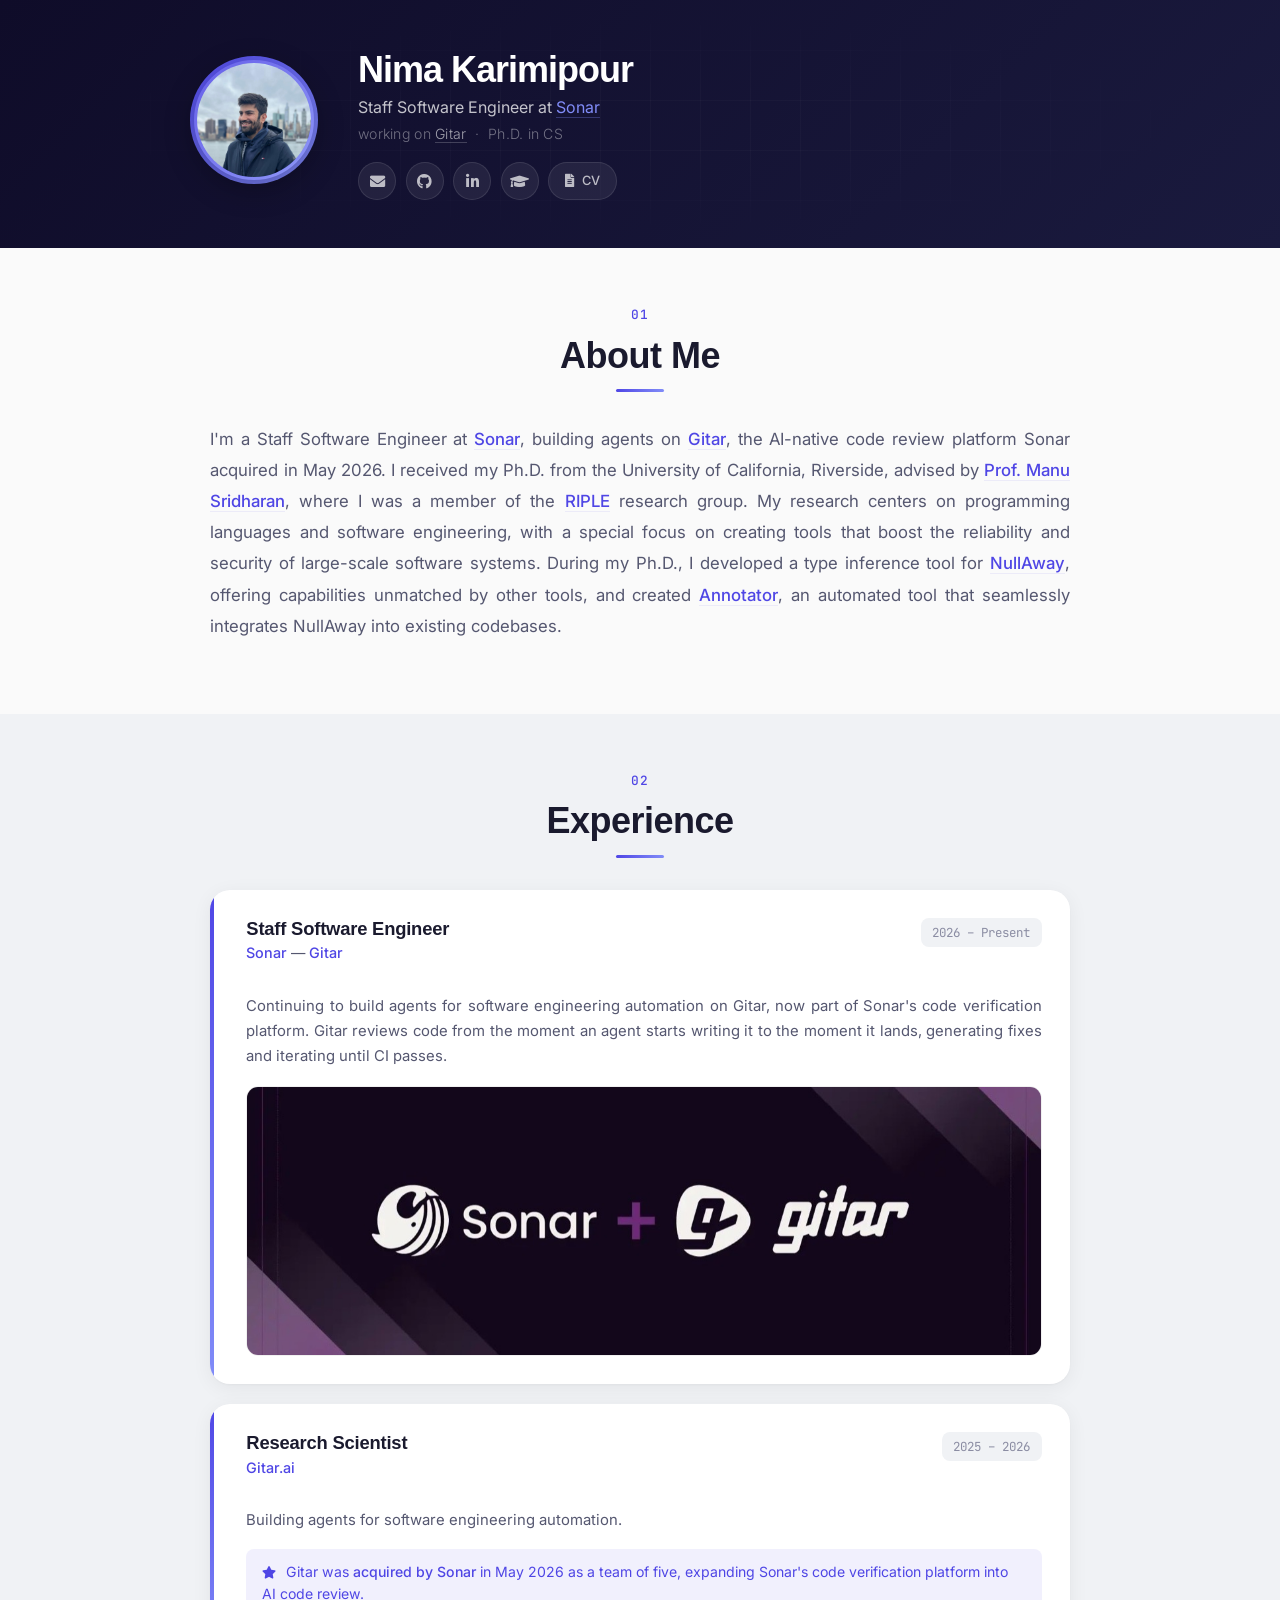
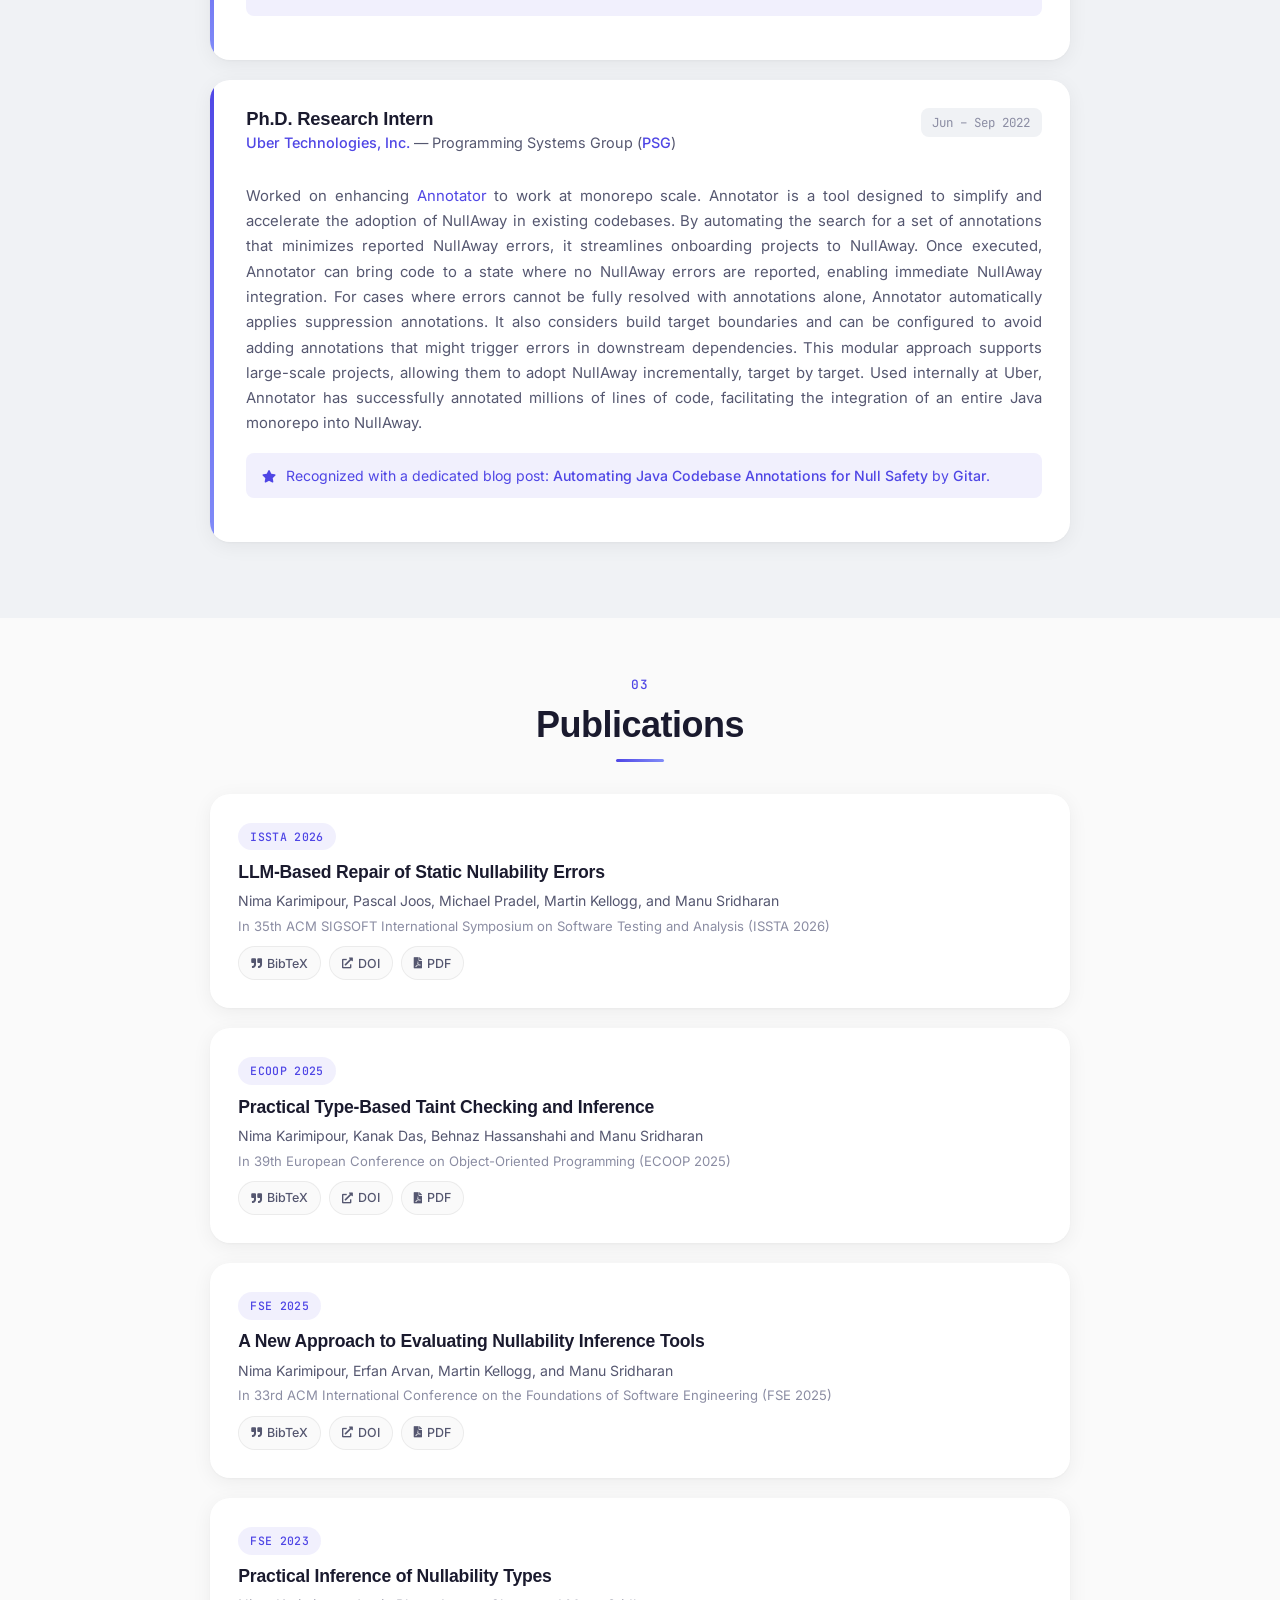
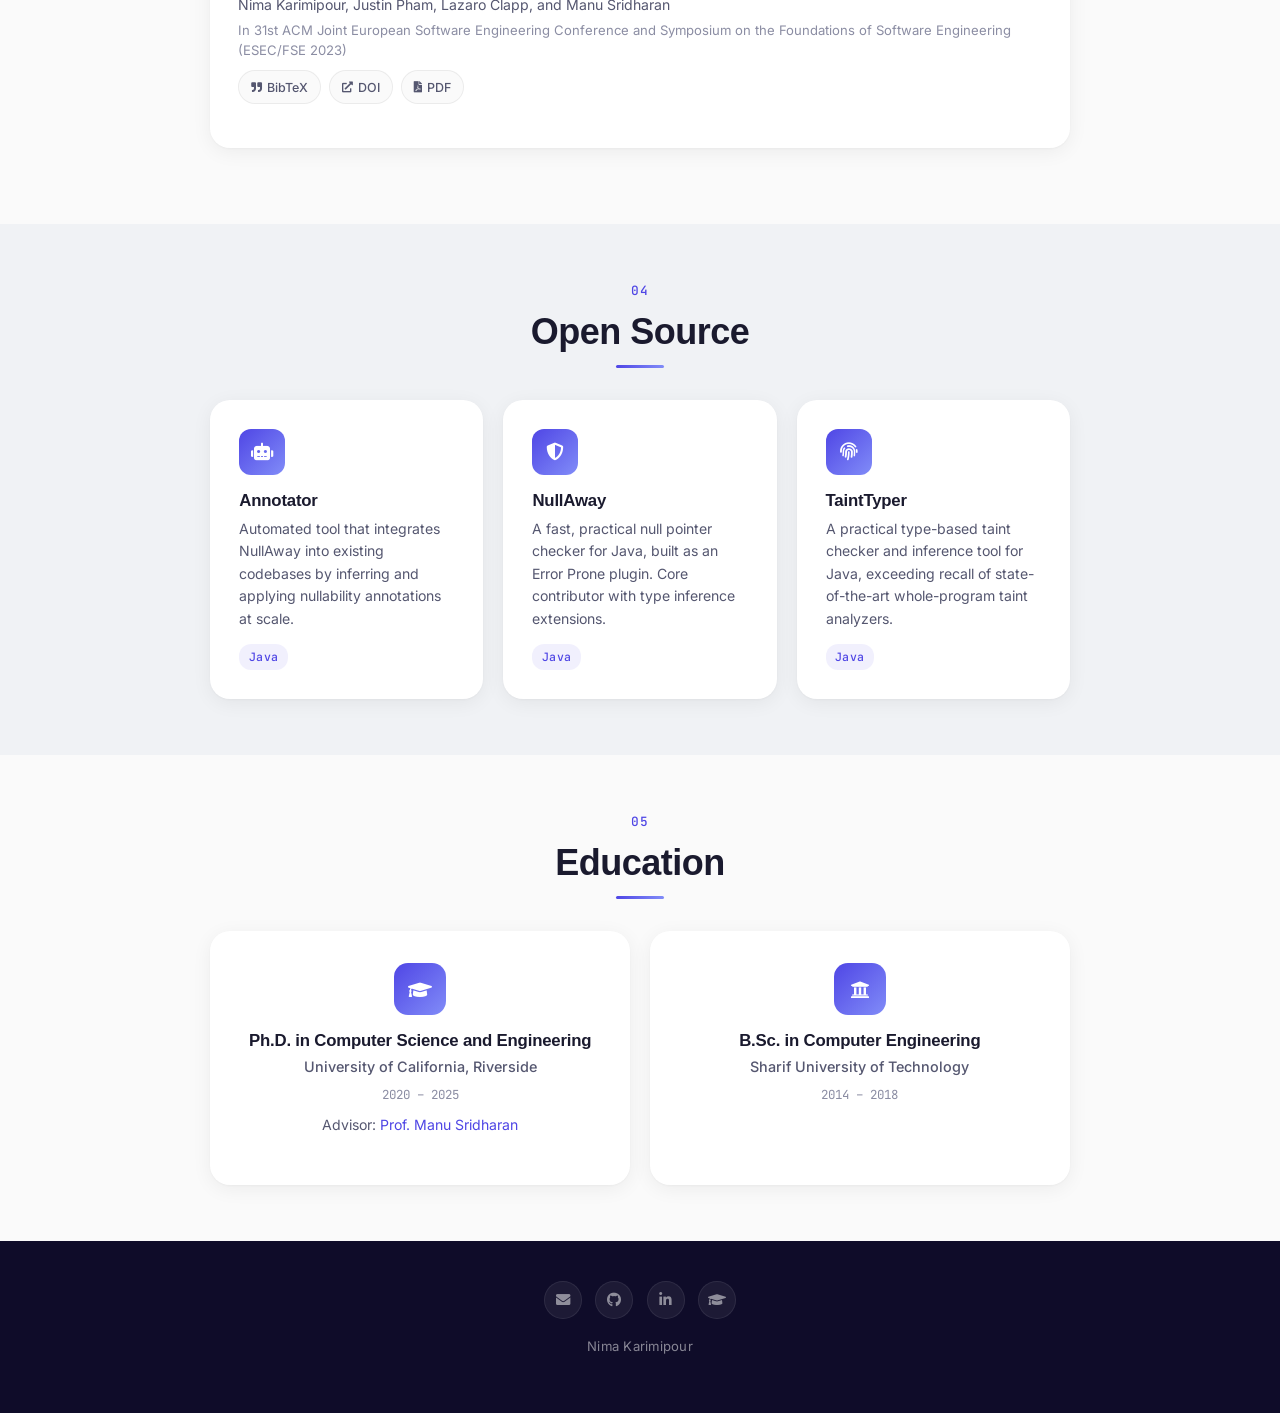
==== commit 65cc915c: "mention Gitar was acquired as a team of five Co-Authored-By: Claude Opus 5.5 <noreply@anthropic.com>" ====
--- a/index.html
+++ b/index.html
@@ -143,7 +143,7 @@
               <p class="exp-desc">Building agents for software engineering automation.</p>
               <p class="exp-highlight">
                 <i class="fas fa-star"></i>
-                Gitar was <a href="https://www.sonarsource.com/company/press-releases/sonar-acquires-gitar/">acquired by Sonar</a> in May 2026, expanding Sonar's code verification platform into AI code review.
+                Gitar was <a href="https://www.sonarsource.com/company/press-releases/sonar-acquires-gitar/">acquired by Sonar</a> in May 2026 as a team of five, expanding Sonar's code verification platform into AI code review.
               </p>
             </div>
           </div>
